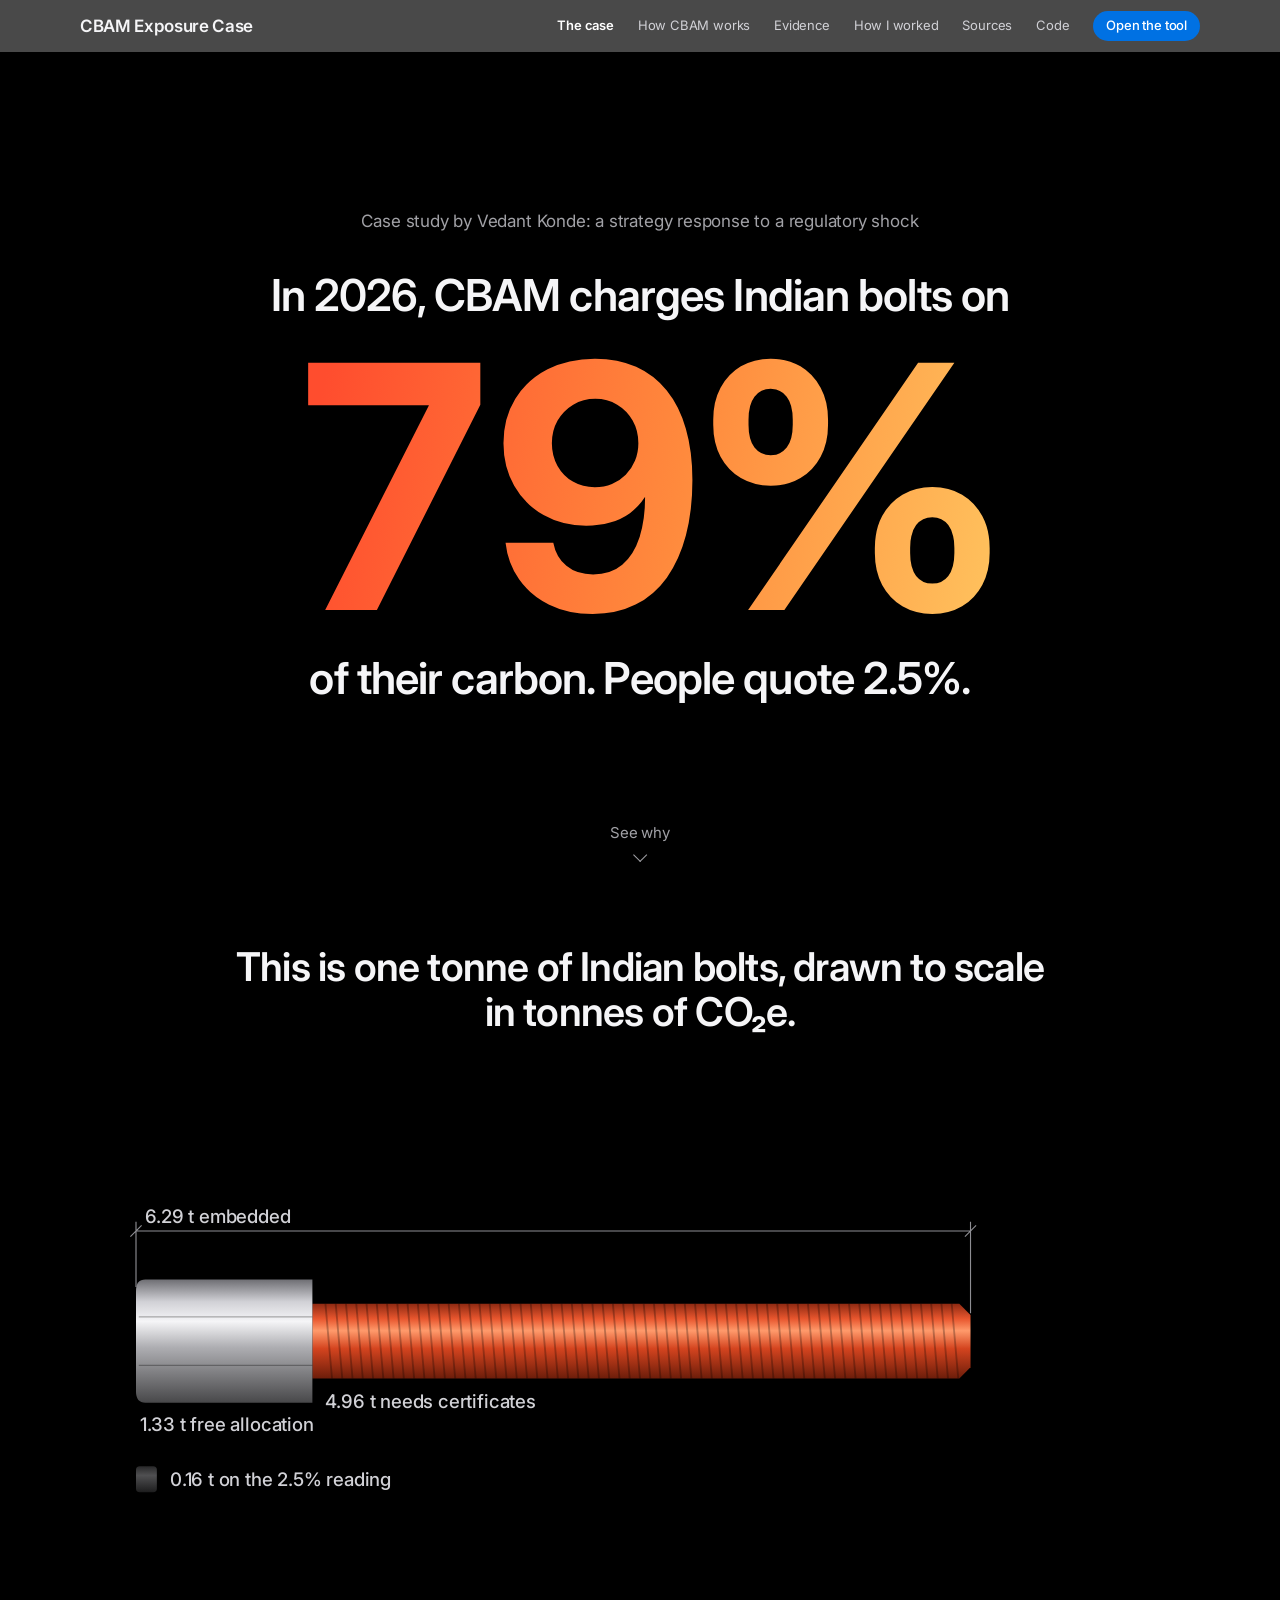
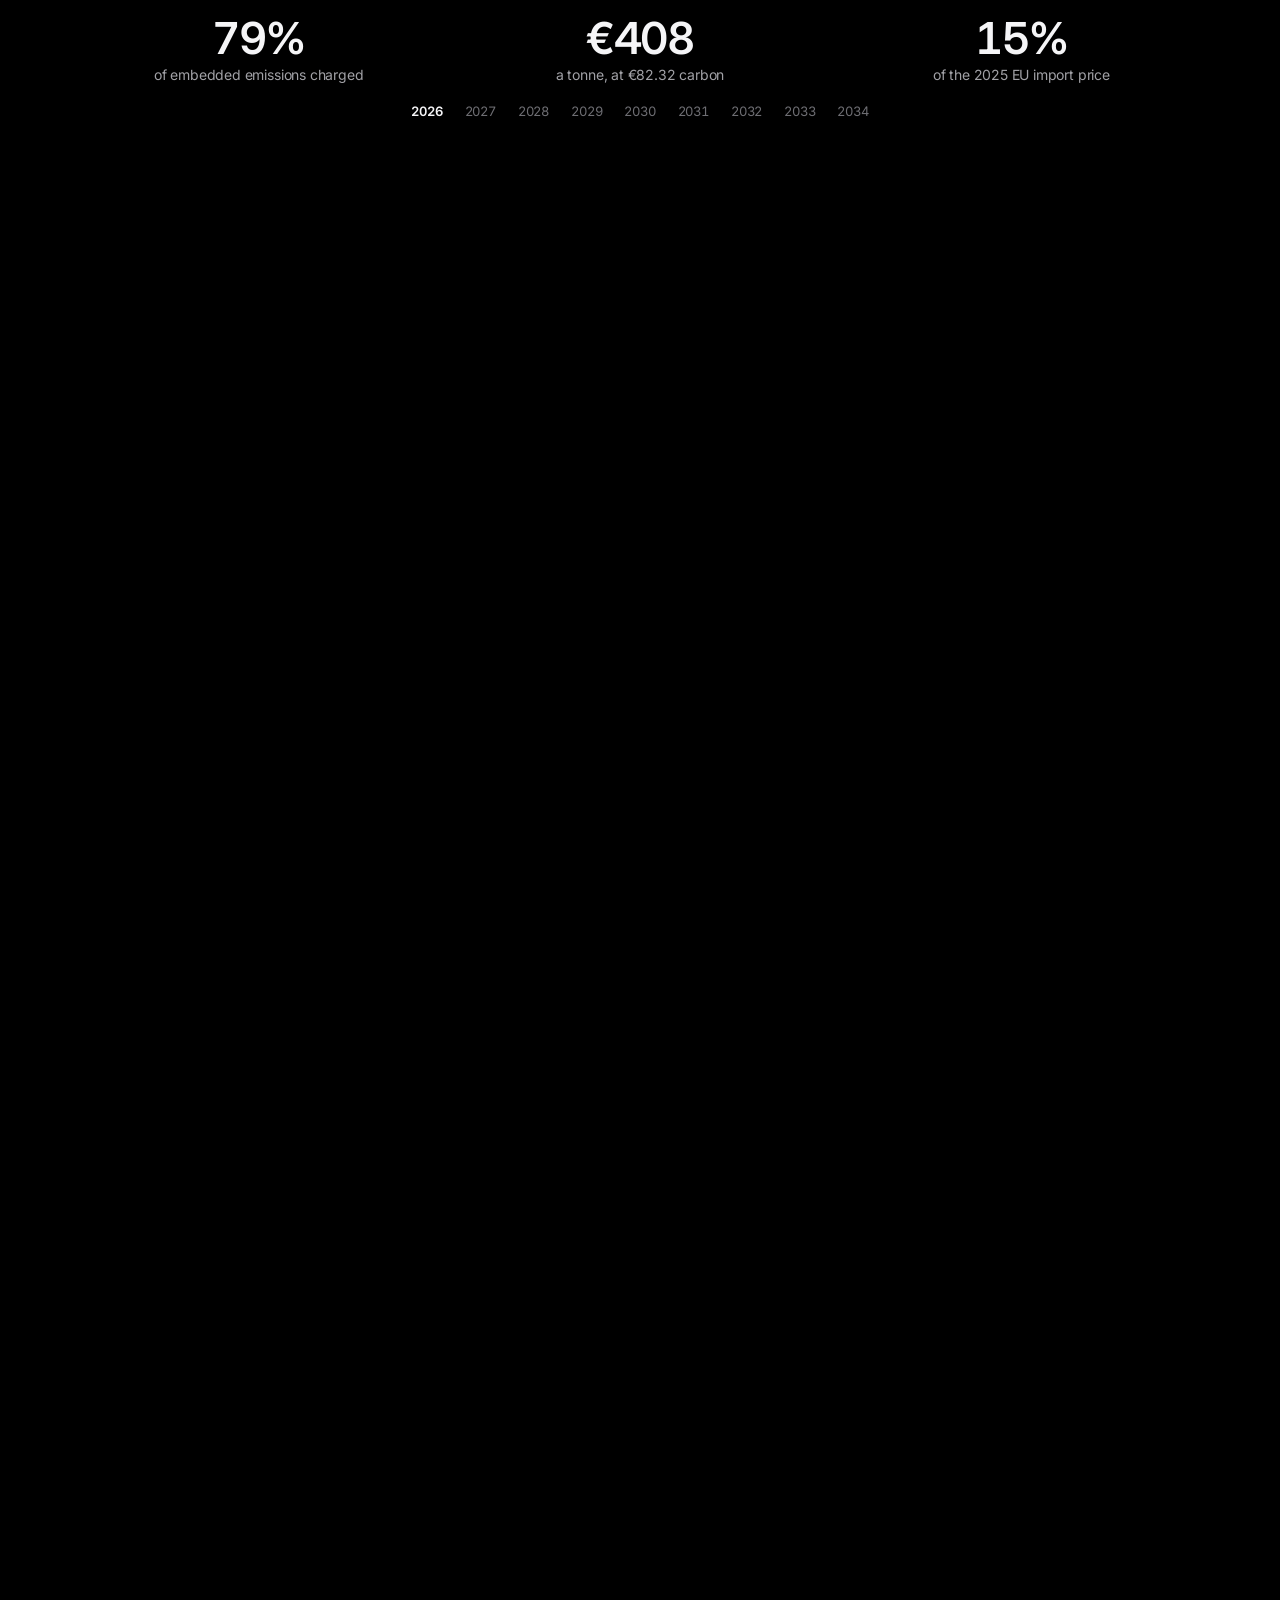
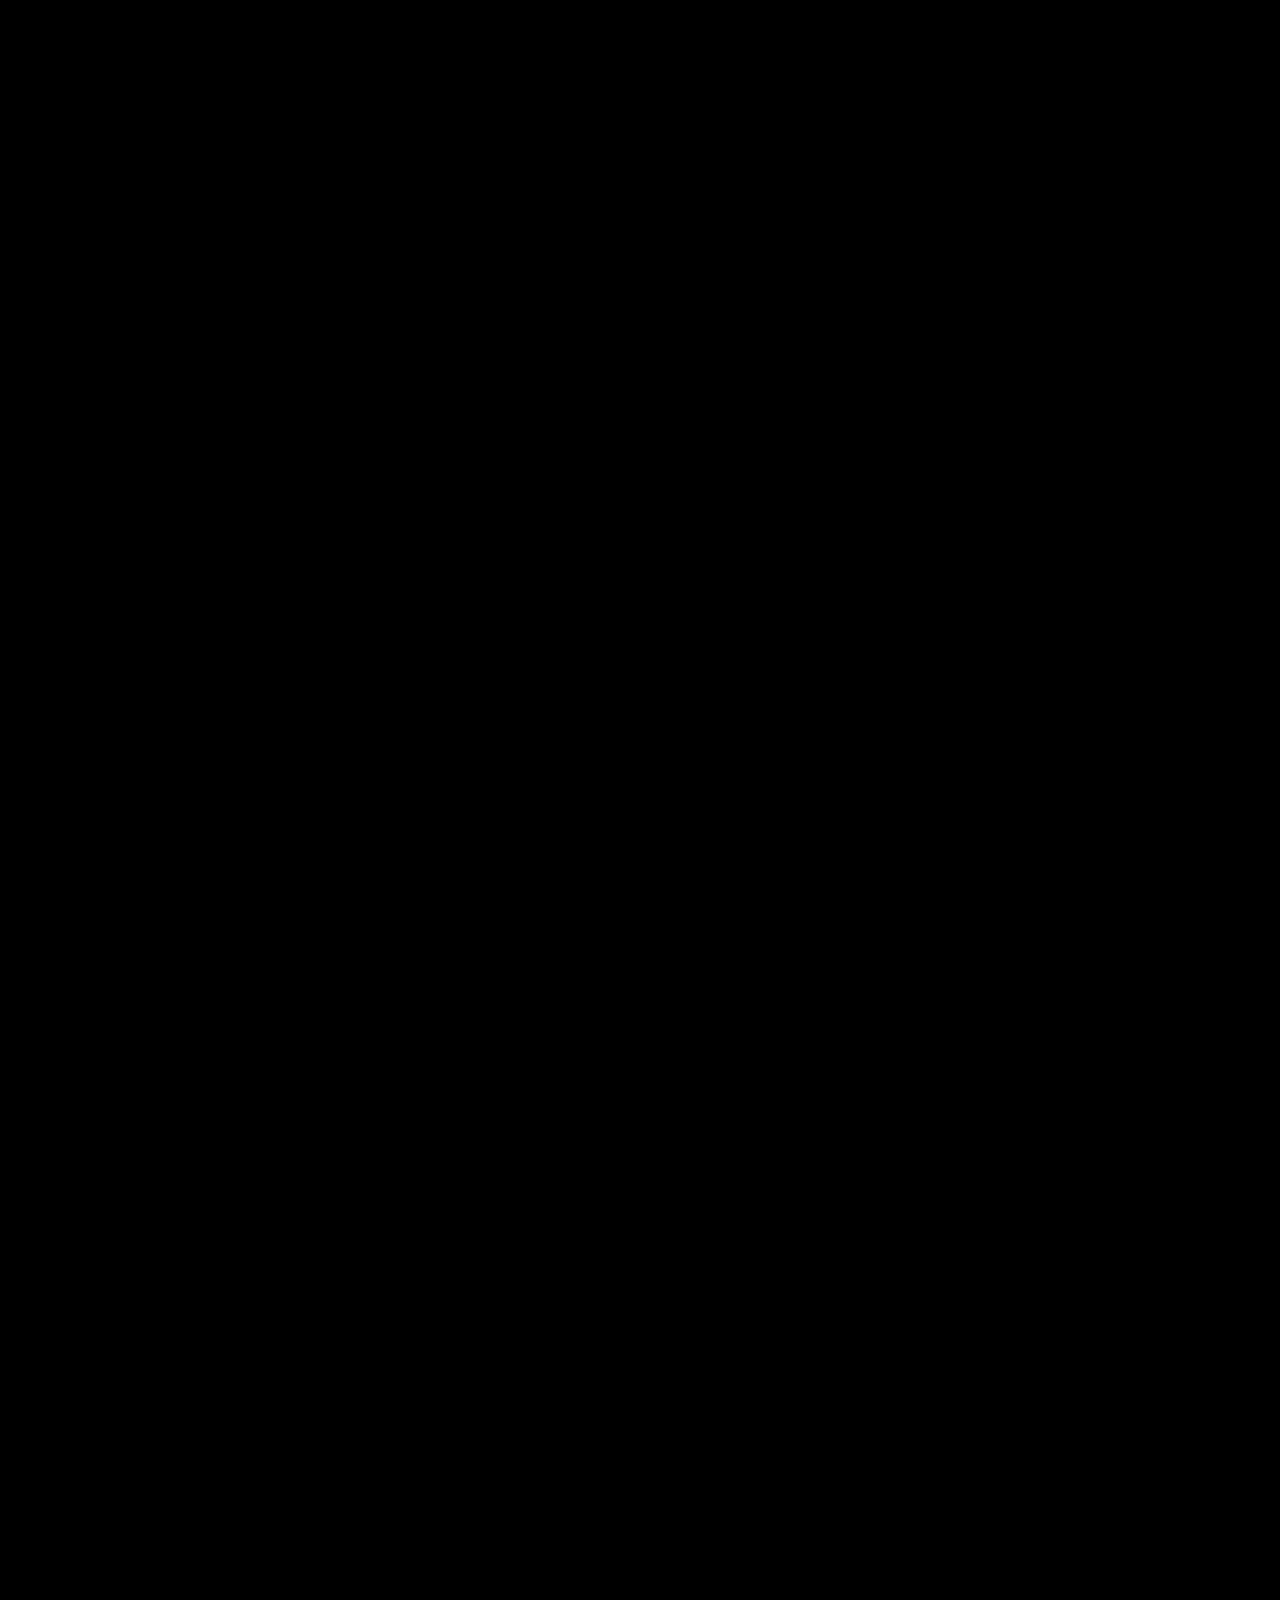
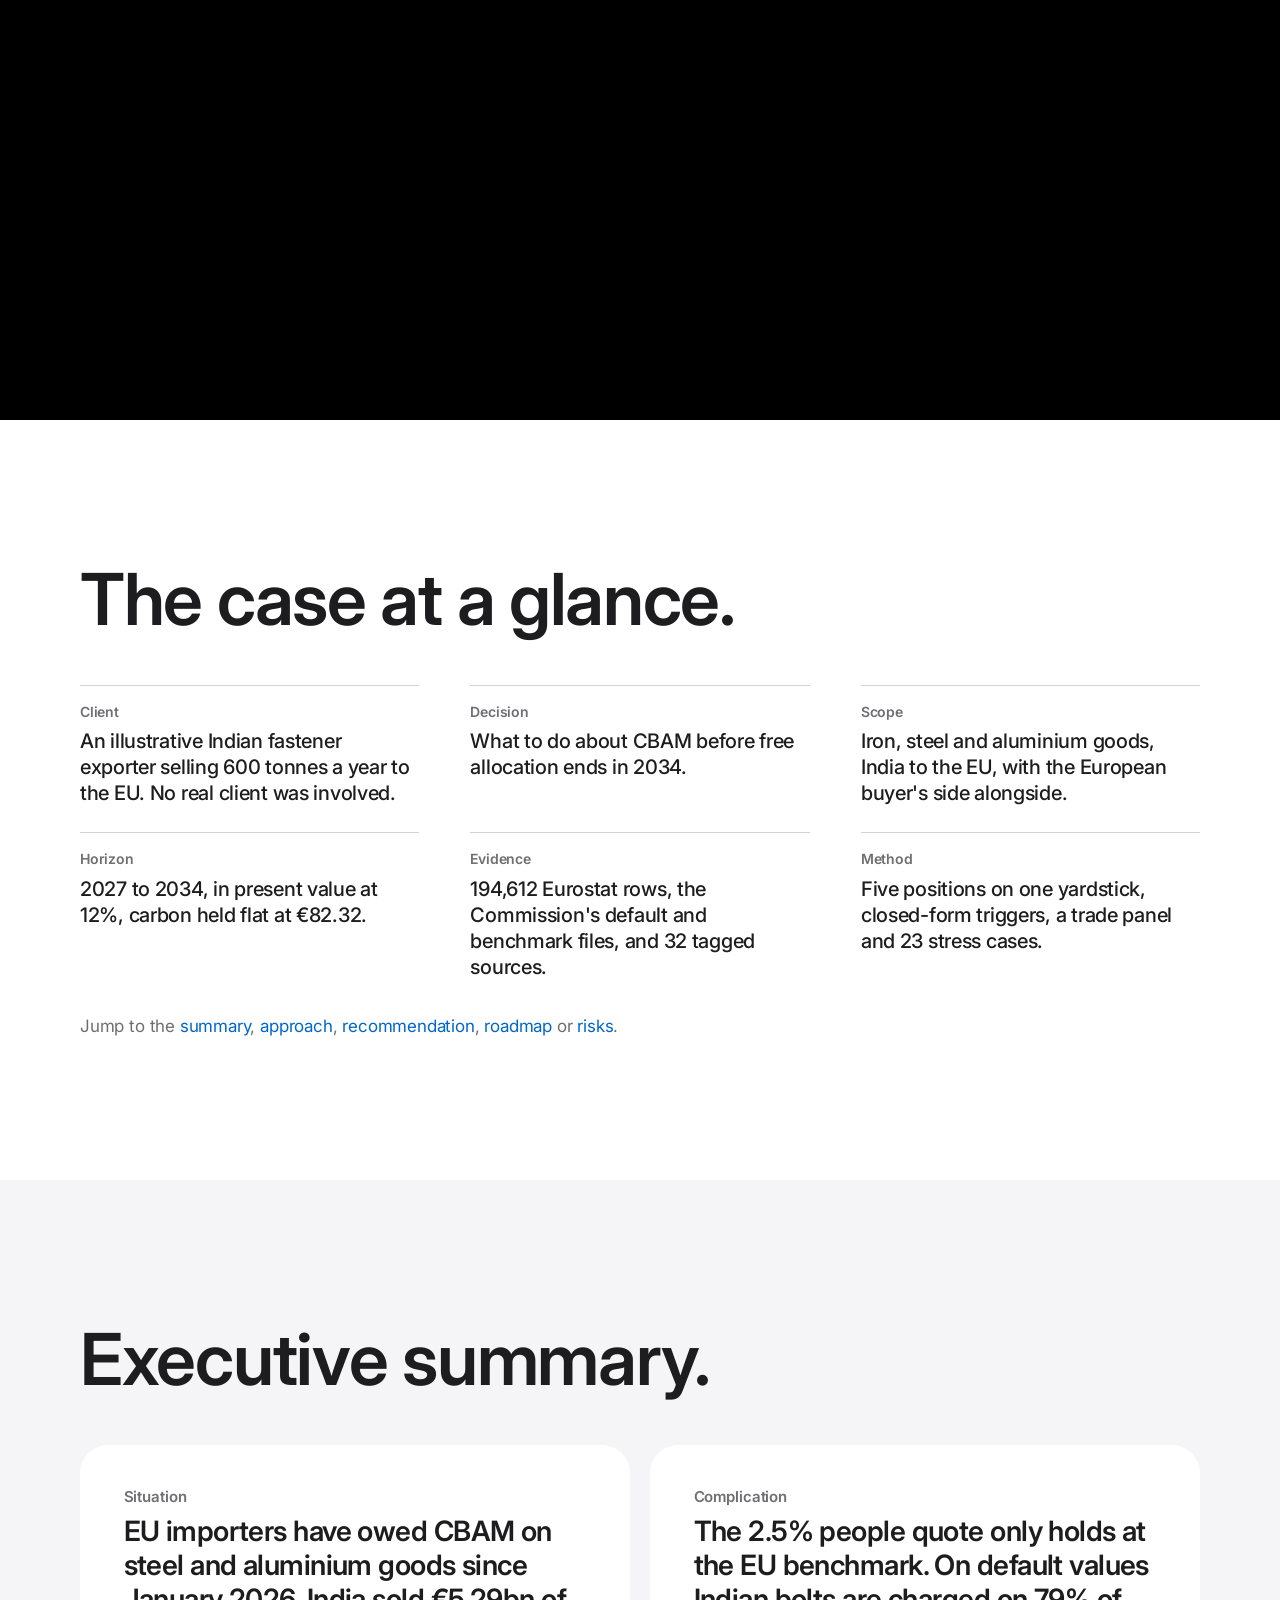
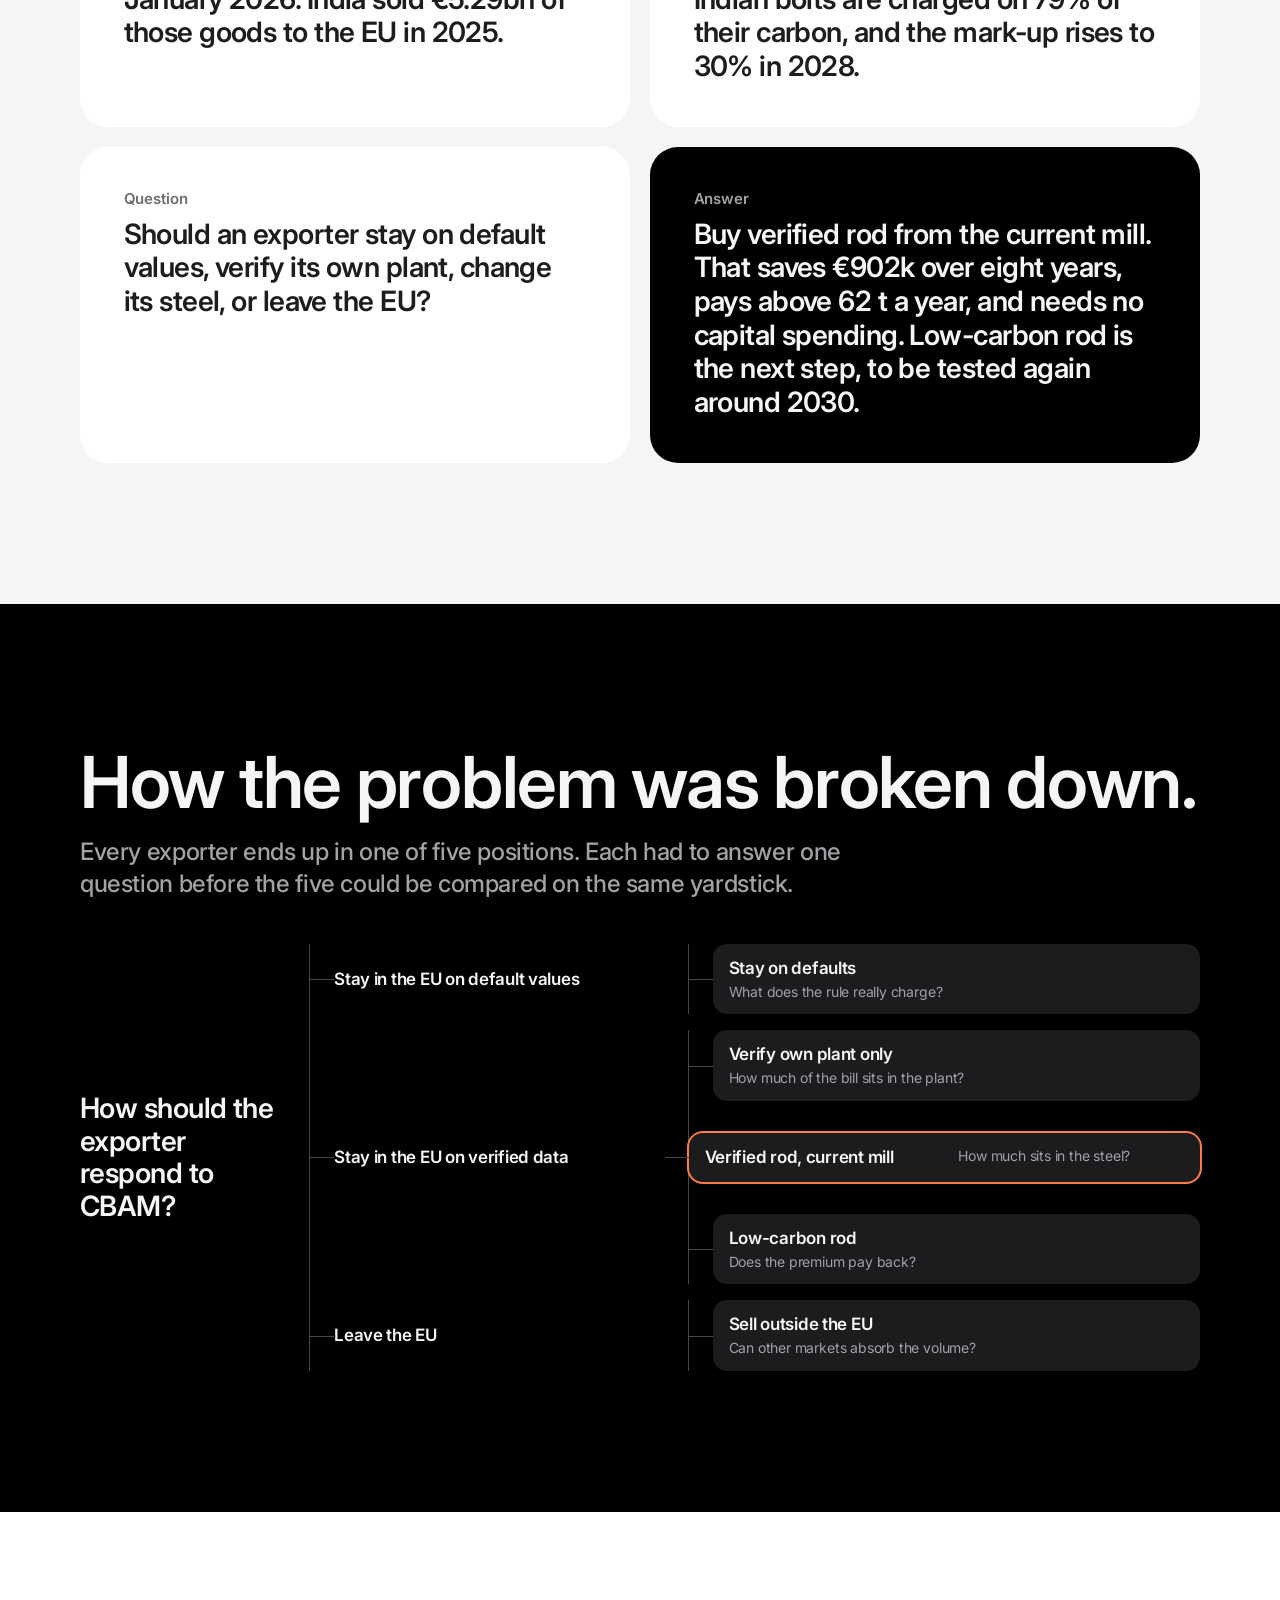
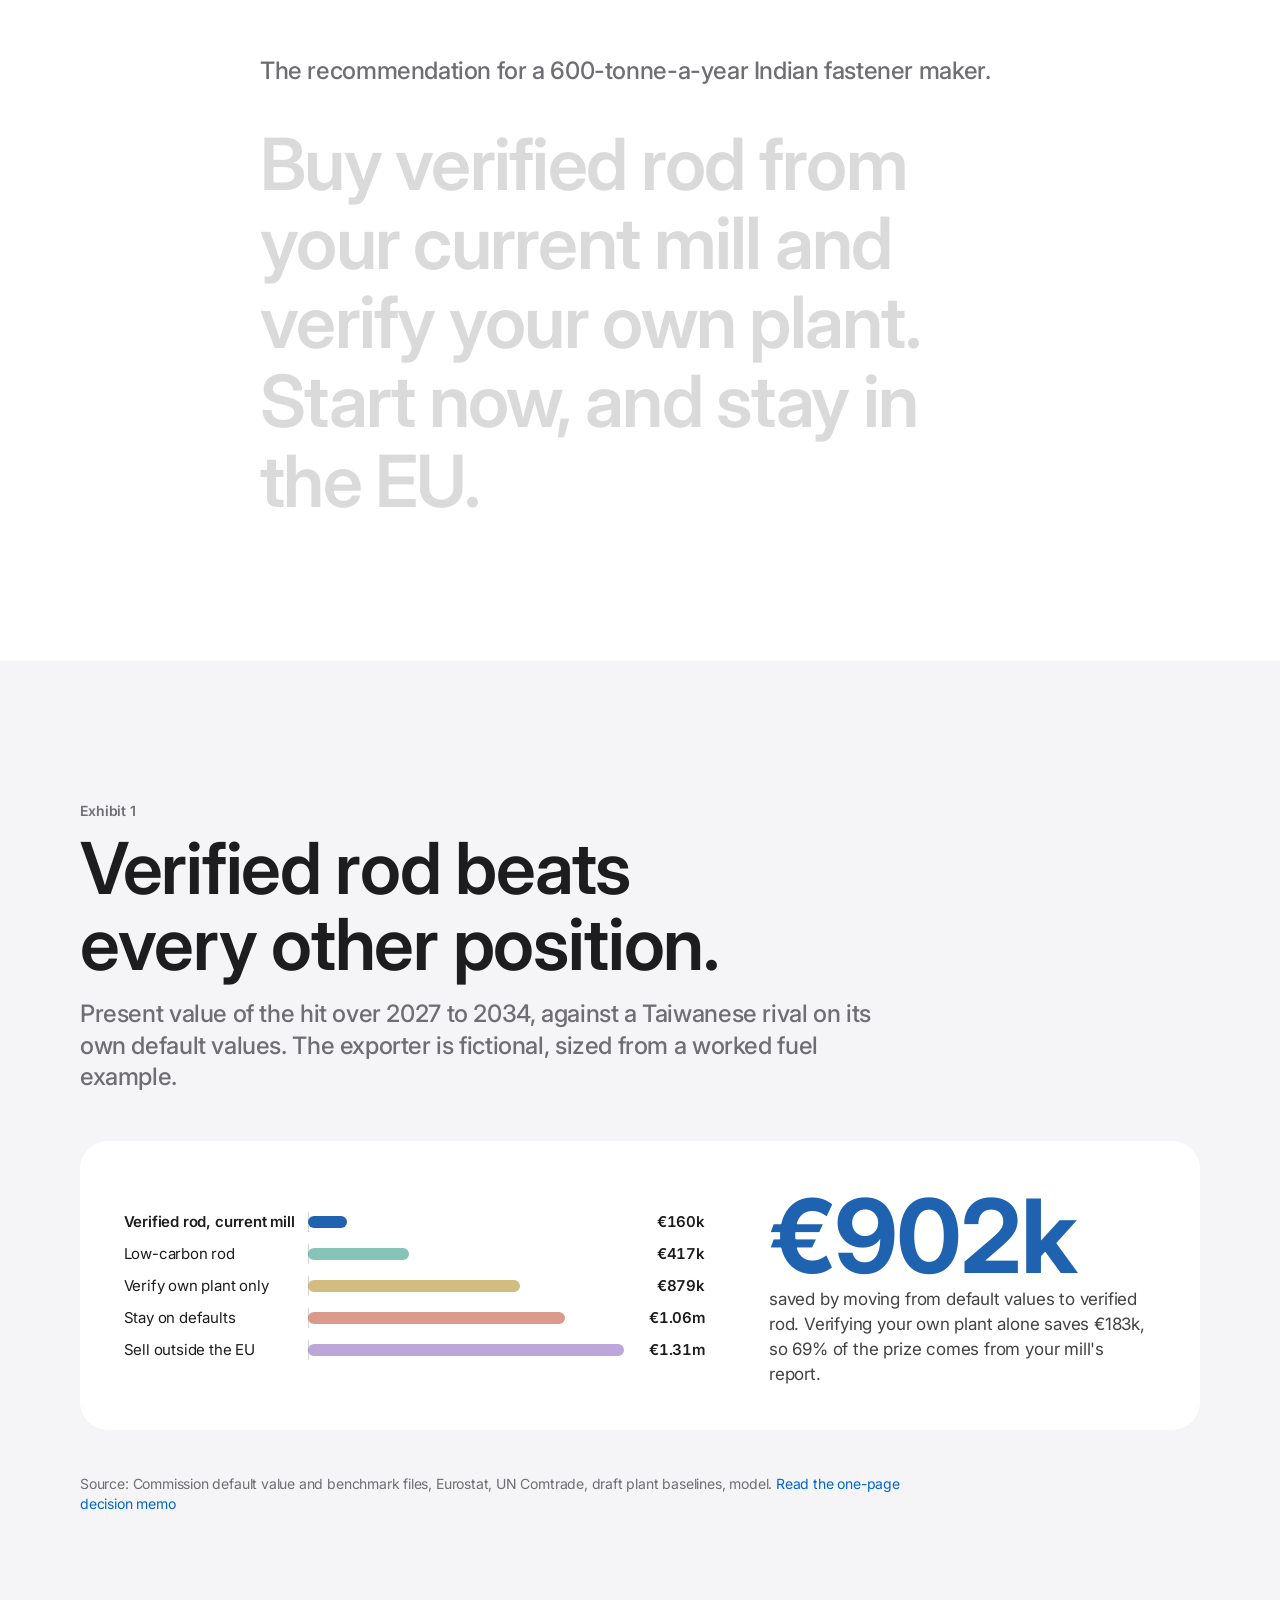
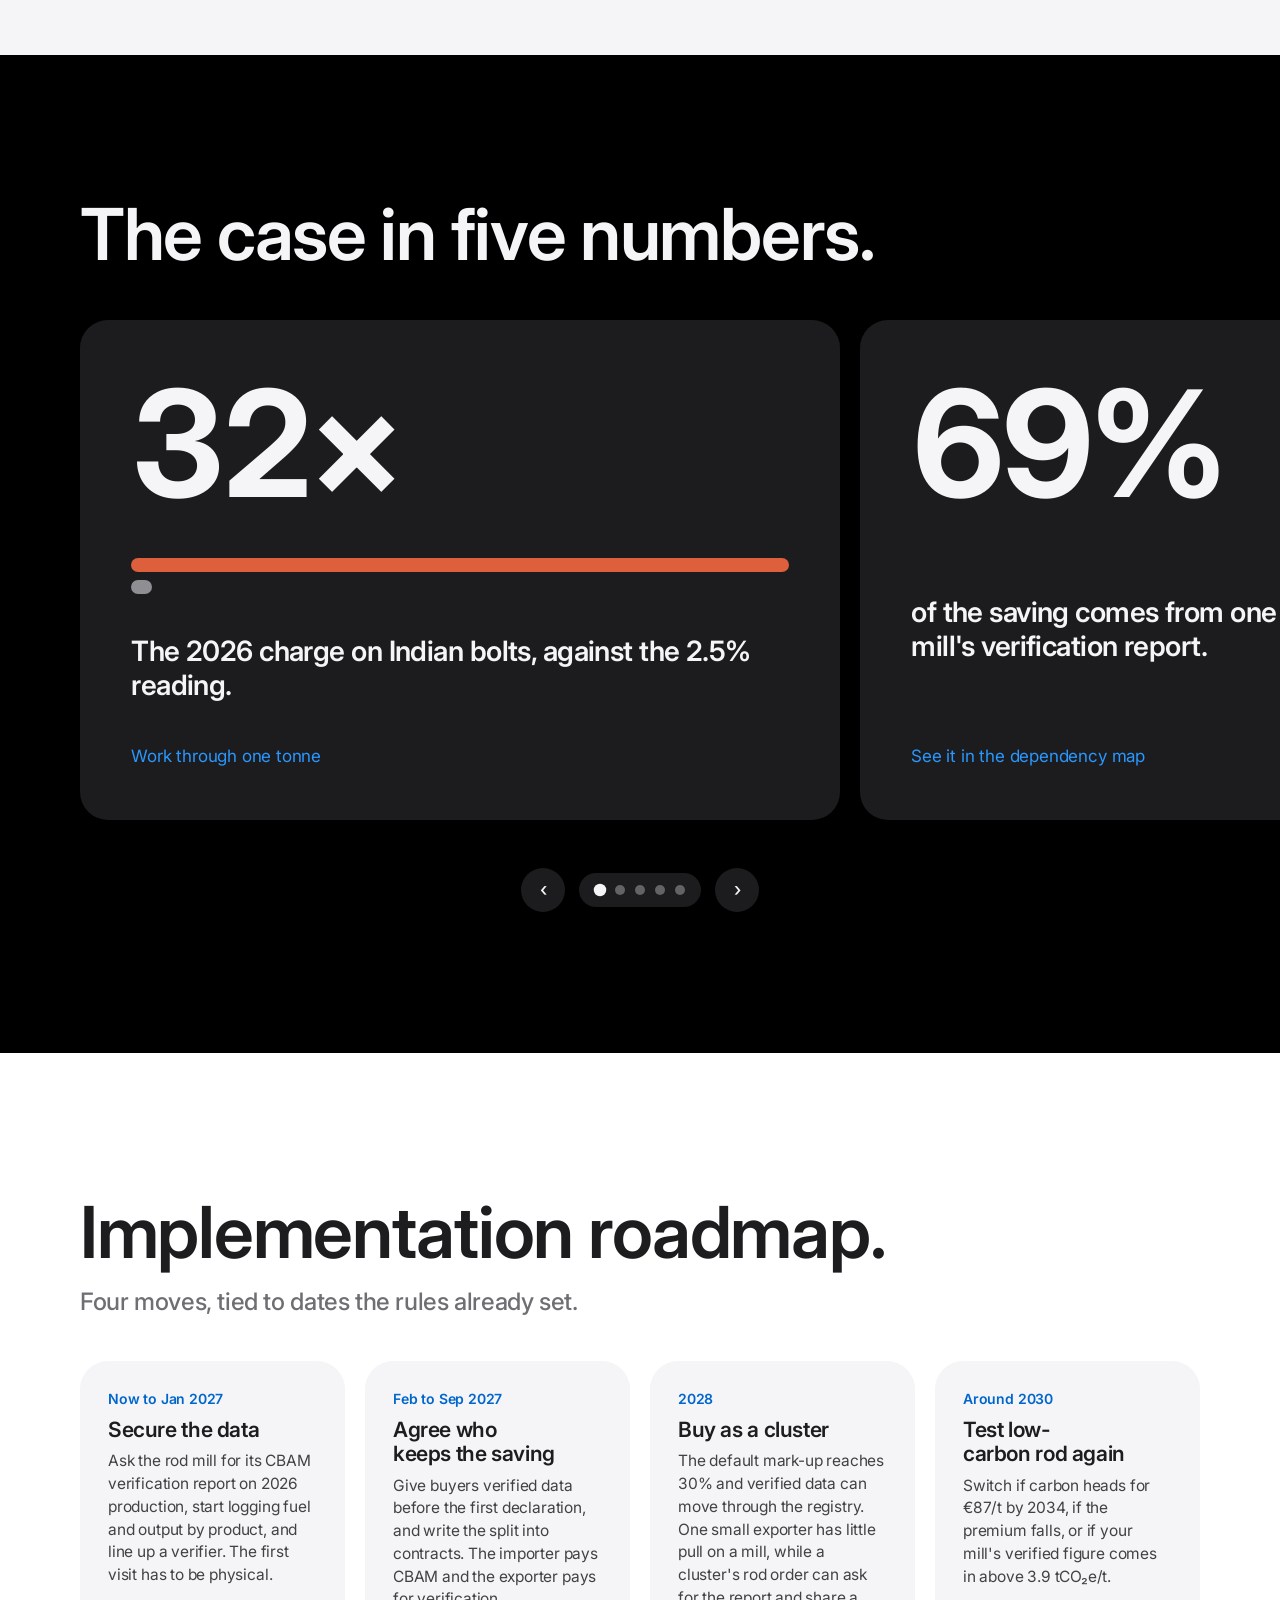
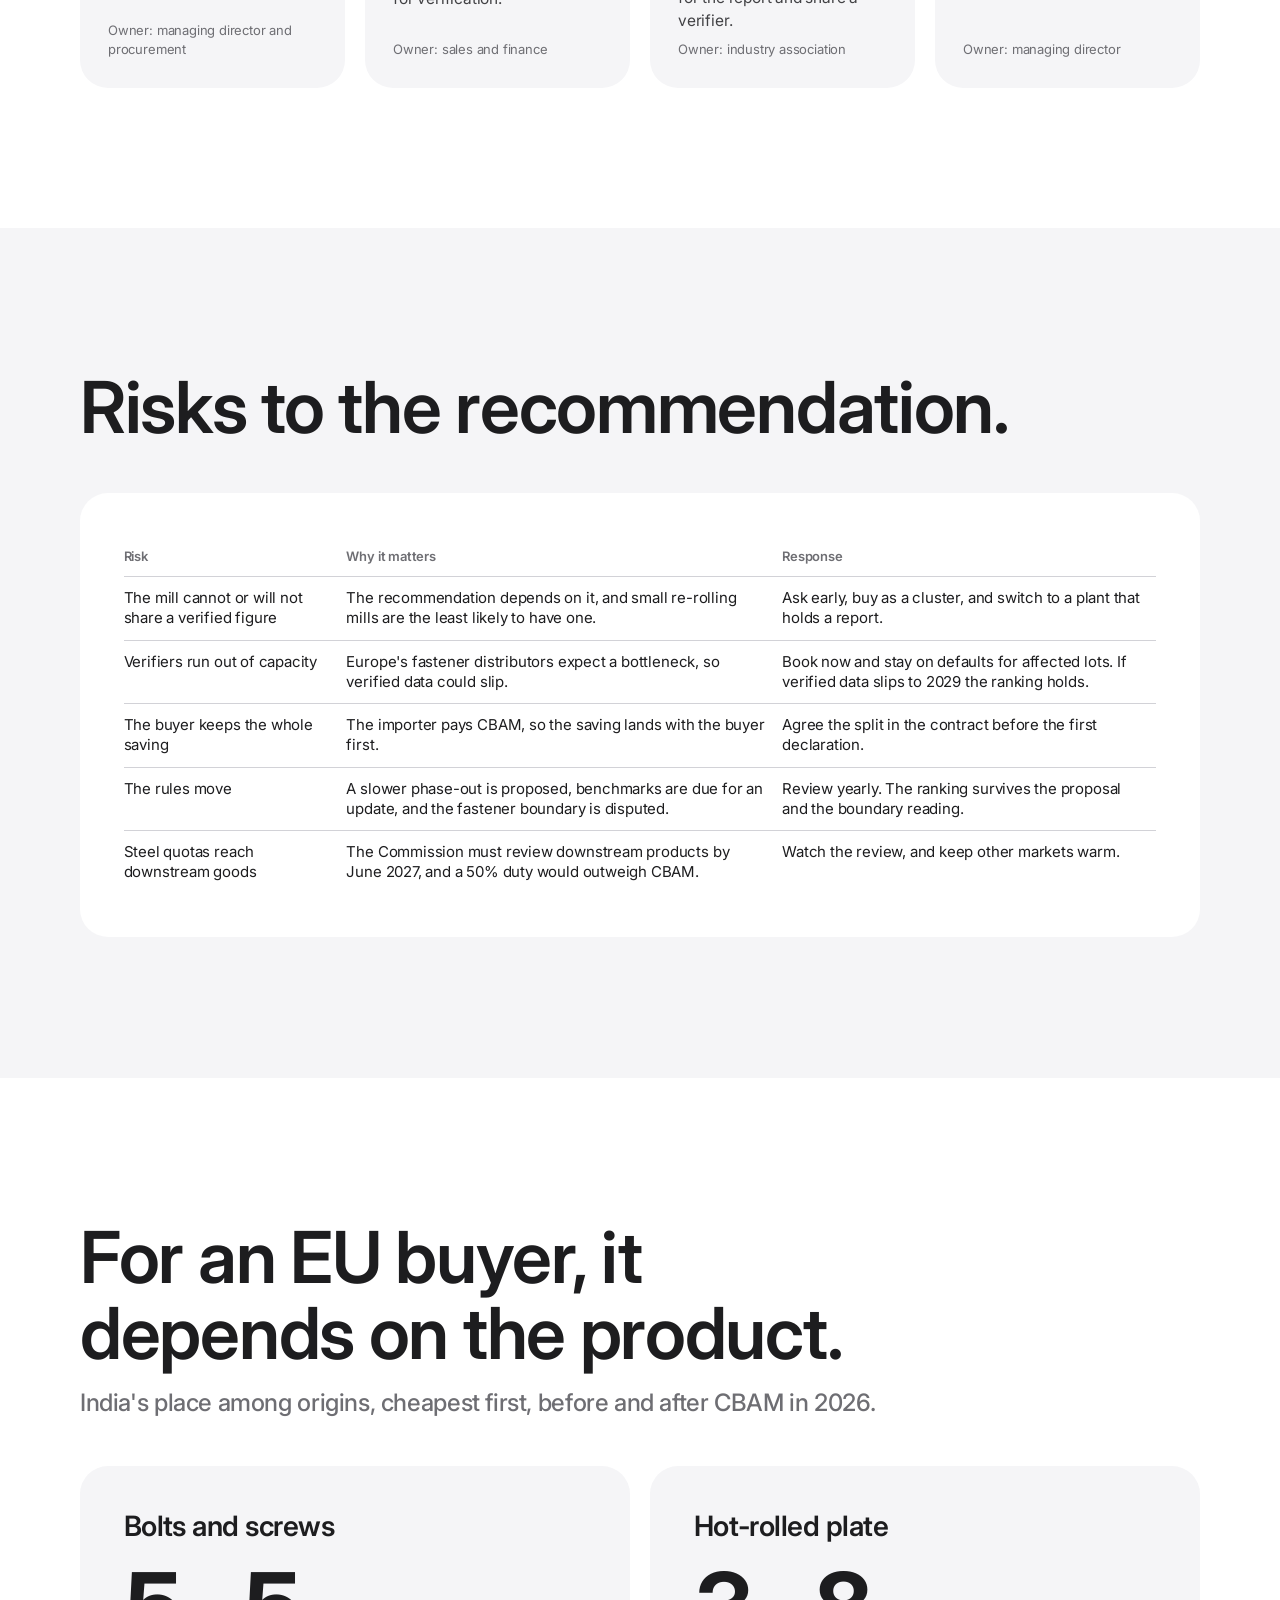
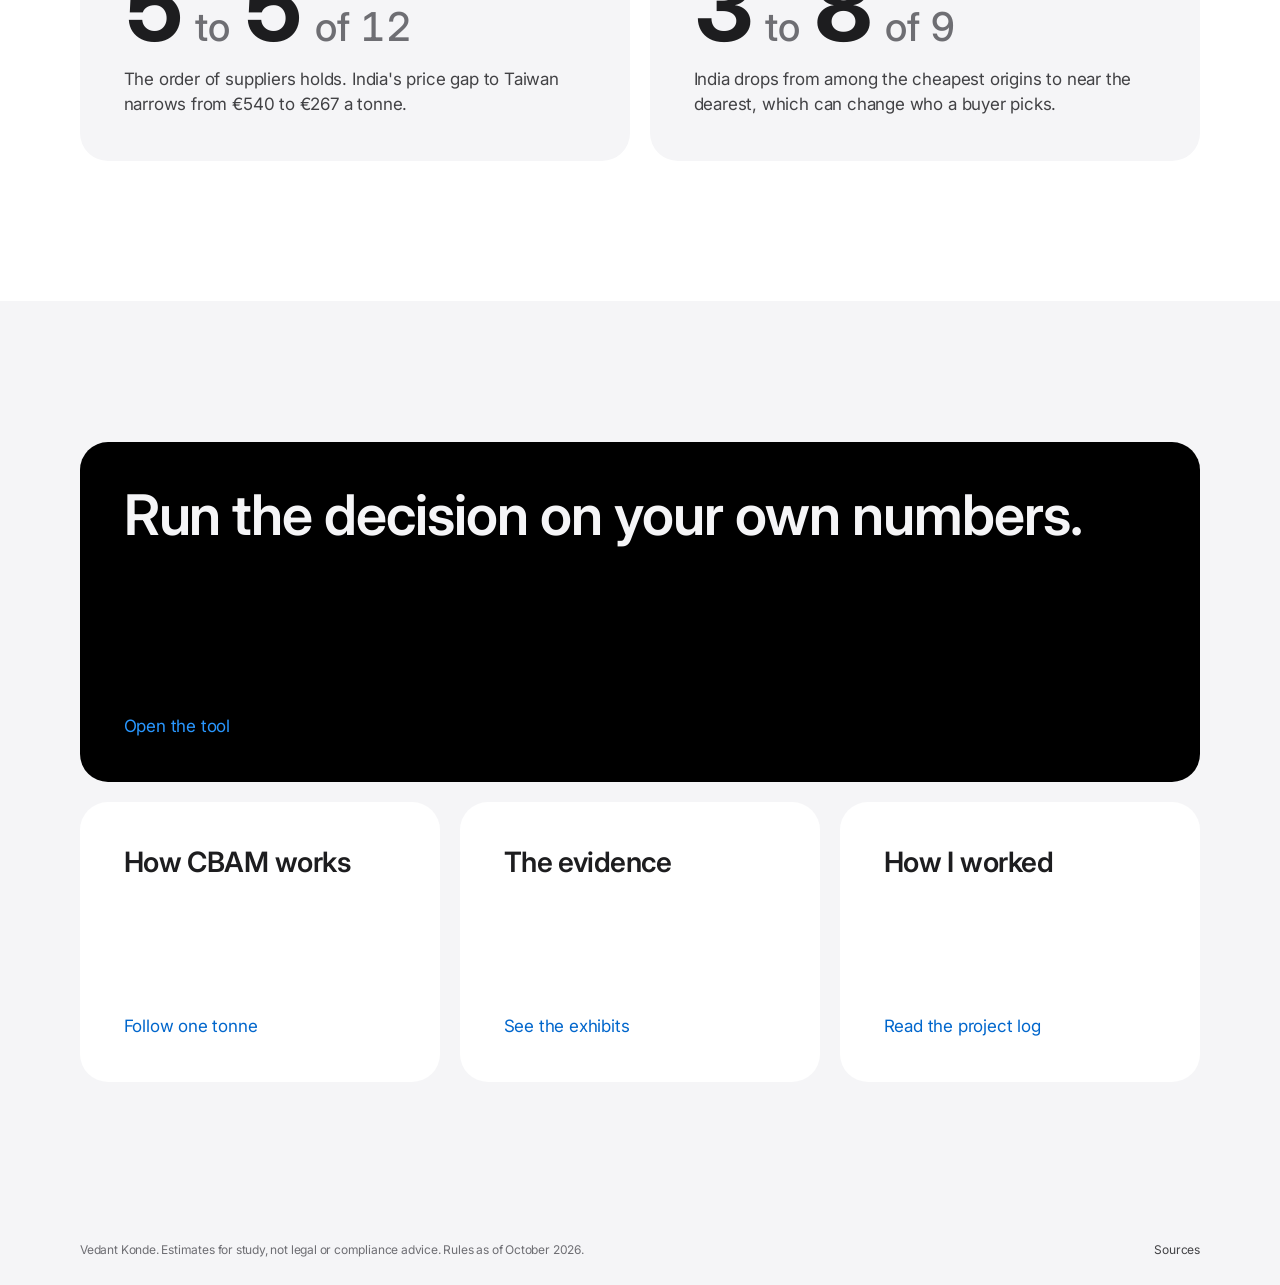
==== site/index.html @ 1410bd66 "Case-study structure: brief, executive summary, issue tree, roadmap, risks, numbered exhibits" ====
<!doctype html>
<html lang="en">
<head>
<meta charset="utf-8">
<meta name="viewport" content="width=device-width, initial-scale=1">
<title>CBAM Exposure Case</title>
<meta name="description" content="What an Indian steel exporter should do about the EU carbon border charge before 2034, with a working decision tool built on official EU data.">
<meta name="theme-color" content="#000000">
<script>document.documentElement.classList.add("js")</script>
<link rel="preconnect" href="https://fonts.googleapis.com">
<link rel="preconnect" href="https://fonts.gstatic.com" crossorigin>
<link href="https://fonts.googleapis.com/css2?family=Inter:wght@400;500;600;700&display=swap" rel="stylesheet">
<link rel="stylesheet" href="styles.css?v=11">
</head>
<body data-page="case">
<a class="skip" href="#answer">Skip to the answer</a>
<header class="nav">
  <div class="nav-in">
    <a class="brand" href="index.html">CBAM Exposure Case</a>
    <button class="menu-btn" id="menu" type="button" aria-expanded="false" aria-controls="links">Menu</button>
    <nav id="links" aria-label="Pages">
      <a href="index.html" aria-current="page">The case</a>
      <a href="learn.html">How CBAM works</a>
      <a href="evidence.html">Evidence</a>
      <a href="method.html">How I worked</a>
      <a href="sources.html">Sources</a>
      <a href="https://github.com/Vedantk910/cbam-exposure-case">Code</a>
      <a class="pill" href="tool.html">Open the tool</a>
    </nav>
  </div>
</header>

<main>
<p class="status" id="status" role="status">Loading the figures.</p>

<section class="hero dark" id="hero">
  <p class="by">Case study by Vedant Konde: a strategy response to a regulatory shock</p>
  <h1><span class="lead">In 2026, CBAM charges Indian bolts on</span> <span class="big" id="heroNum" data-v="payable"></span> <span class="tail">of their carbon. People quote 2.5%.</span></h1>
  <a class="down" href="#story">See why</a>
</section>

<section class="story dark" id="story" aria-label="One tonne of Indian bolts, drawn to scale, from 2026 to 2034">
  <div class="stage">
    <div class="caps wrap" id="caps">
      <p class="cap on">This is one tonne of Indian bolts, drawn to scale in tonnes of CO₂e.</p>
      <p class="cap">The steel head is free allocation, a fixed amount set by the EU benchmark.</p>
      <p class="cap">The red shank sits above the benchmark, so it is charged in full from the first day.</p>
      <p class="cap">The small block is the 2.5% reading. It only holds for a good sitting at the benchmark.</p>
      <p class="cap">Free allocation runs out by 2034. The head goes, the mark-up climbs, and the two readings meet.</p>
    </div>
    <div class="boltbox wrap"><svg id="boltSvg" viewBox="0 0 1200 330" role="img" aria-label="Scale drawing of one tonne of bolts in carbon terms"></svg></div>
    <div class="readout wrap" id="boltRead"></div>
    <div class="years wrap" id="years" aria-hidden="true"></div>
    <div class="scrub wrap ctl"><label for="yearRange">Import year <output id="yearOut">2026</output></label><input id="yearRange" type="range" min="0" max="8" step="1" value="0"></div>
  </div>
</section>

<section class="chapter" id="brief">
  <div class="wrap">
    <h2 class="reveal">The case at a glance.</h2>
    <dl class="brief reveal">
      <div><dt>Client</dt><dd>An illustrative Indian fastener exporter selling 600 tonnes a year to the EU. No real client was involved.</dd></div>
      <div><dt>Decision</dt><dd>What to do about CBAM before free allocation ends in 2034.</dd></div>
      <div><dt>Scope</dt><dd>Iron, steel and aluminium goods, India to the EU, with the European buyer's side alongside.</dd></div>
      <div><dt>Horizon</dt><dd>2027 to 2034, in present value at 12%, carbon held flat at <span data-v="priceBase"></span>.</dd></div>
      <div><dt>Evidence</dt><dd><span data-v="wRows"></span> Eurostat rows, the Commission's default and benchmark files, and <span data-v="wSources"></span> tagged sources.</dd></div>
      <div><dt>Method</dt><dd>Five positions on one yardstick, closed-form triggers, a trade panel and <span data-v="stressN"></span> stress cases.</dd></div>
    </dl>
    <p class="toc reveal">Jump to the <a href="#summary">summary</a>, <a href="#approach">approach</a>, <a href="#answer">recommendation</a>, <a href="#roadmap">roadmap</a> or <a href="#risks">risks</a>.</p>
  </div>
</section>

<section class="chapter alt" id="summary">
  <div class="wrap">
    <h2 class="reveal">Executive summary.</h2>
    <div class="scqa">
      <div class="card reveal"><h3>Situation</h3><p>EU importers have owed CBAM on steel and aluminium goods since January 2026. India sold <span data-v="scopeValue"></span> of those goods to the EU in 2025.</p></div>
      <div class="card reveal" style="--d:1"><h3>Complication</h3><p>The 2.5% people quote only holds at the EU benchmark. On default values Indian bolts are charged on <span data-v="payable"></span> of their carbon, and the mark-up rises to 30% in 2028.</p></div>
      <div class="card reveal"><h3>Question</h3><p>Should an exporter stay on default values, verify its own plant, change its steel, or leave the EU?</p></div>
      <div class="card reveal lead-card" style="--d:1"><h3>Answer</h3><p>Buy verified rod from the current mill. That saves <span data-v="saveMill"></span> over eight years, pays above <span data-v="flipTU"></span> a year, and needs no capital spending. Low-carbon rod is the next step, to be tested again around 2030.</p></div>
    </div>
  </div>
</section>

<section class="chapter dark" id="approach">
  <div class="wrap">
    <h2 class="reveal">How the problem was broken down.</h2>
    <p class="intro reveal">Every exporter ends up in one of five positions. Each had to answer one question before the five could be compared on the same yardstick.</p>
    <div class="tree gap reveal">
      <div class="t-root">How should the exporter respond to CBAM?</div>
      <div class="t-branches">
        <div class="t-branch">
          <div class="t-node">Stay in the EU on default values</div>
          <div class="t-leaves"><div class="t-leaf"><b>Stay on defaults</b><span>What does the rule really charge?</span></div></div>
        </div>
        <div class="t-branch">
          <div class="t-node">Stay in the EU on verified data</div>
          <div class="t-leaves">
            <div class="t-leaf"><b>Verify own plant only</b><span>How much of the bill sits in the plant?</span></div>
            <div class="t-leaf pick"><b>Verified rod, current mill</b><span>How much sits in the steel?</span></div>
            <div class="t-leaf"><b>Low-carbon rod</b><span>Does the premium pay back?</span></div>
          </div>
        </div>
        <div class="t-branch">
          <div class="t-node">Leave the EU</div>
          <div class="t-leaves"><div class="t-leaf"><b>Sell outside the EU</b><span>Can other markets absorb the volume?</span></div></div>
        </div>
      </div>
    </div>
  </div>
</section>

<section class="chapter" id="answer">
  <div class="wrap narrow">
    <p class="ask reveal">The recommendation for a 600-tonne-a-year Indian fastener maker.</p>
    <p class="statement" id="statement">Buy verified rod from your current mill and verify your own plant. Start now, and stay in the EU.</p>
  </div>
</section>

<section class="chapter alt">
  <div class="wrap">
    <p class="tag reveal">Exhibit 1</p>
    <h2 class="reveal">Verified rod beats every other position.</h2>
    <p class="intro reveal">Present value of the hit over 2027 to 2034, against a Taiwanese rival on its own default values. The exporter is fictional, sized from a worked fuel example.</p>
    <div class="card rank reveal">
      <div id="answerBars" class="hbars grow"></div>
      <div>
        <p class="bignum count" data-v="saveMill"></p>
        <p class="body">saved by moving from default values to verified rod. Verifying your own plant alone saves <span data-v="saveVerify"></span>, so <span data-v="rodShare"></span> of the prize comes from your mill's report.</p>
      </div>
    </div>
    <p class="note gap">Source: Commission default value and benchmark files, Eurostat, UN Comtrade, draft plant baselines, model. <a href="https://github.com/Vedantk910/cbam-exposure-case/blob/main/report/decision_page.md">Read the one-page decision memo</a></p>
  </div>
</section>

<section class="chapter dark" style="padding-left:0;padding-right:0">
  <div class="wrap"><h2 class="reveal">The case in five numbers.</h2></div>
  <div class="rail" id="rail" tabindex="0" role="region" aria-label="Key numbers">
    <article class="slide">
      <div class="stat count" data-v="ratioX"></div>
      <div class="viz" aria-hidden="true"><i style="background:var(--stay)"></i><i id="vizStub" style="background:var(--steel);width:3%"></i></div>
      <div><p>The 2026 charge on Indian bolts, against the 2.5% reading.</p></div>
      <a href="learn.html">Work through one tonne</a>
    </article>
    <article class="slide">
      <div class="stat count" data-v="rodShare"></div>
      <div><p>of the saving comes from one document: your rod mill's verification report.</p></div>
      <a href="tool.html">See it in the dependency map</a>
    </article>
    <article class="slide">
      <div class="stat count" data-v="flipTU"></div>
      <div><p>a year of EU sales is enough for verified rod to pay for itself.</p></div>
      <a href="tool.html">Try your own volume</a>
    </article>
    <article class="slide">
      <div class="stat count" data-v="millFlip"></div>
      <div><p>tCO₂e a tonne is where a mill loses to low-carbon rod. All ten plants in India's draft schedule sit below it.</p></div>
      <a href="evidence.html#mills">See the ten plants</a>
    </article>
    <article class="slide">
      <div class="stat">7 of 8</div>
      <div><p>worked examples from Europe's fastener distributors match this model to within 5 cents.</p></div>
      <a href="evidence.html#checks">See the comparison</a>
    </article>
  </div>
  <div class="rail-ctl">
    <button class="round" id="railPrev" type="button" aria-label="Previous number">‹</button>
    <div class="dots" id="railDots" role="group" aria-label="Choose a number"></div>
    <button class="round" id="railNext" type="button" aria-label="Next number">›</button>
  </div>
</section>

<section class="chapter" id="roadmap">
  <div class="wrap">
    <h2 class="reveal">Implementation roadmap.</h2>
    <p class="intro reveal">Four moves, tied to dates the rules already set.</p>
    <ol class="road gap">
      <li class="reveal"><time>Now to Jan 2027</time><h3>Secure the data</h3><p>Ask the rod mill for its CBAM verification report on 2026 production, start logging fuel and output by product, and line up a verifier. The first visit has to be physical.</p><small>Owner: managing director and procurement</small></li>
      <li class="reveal" style="--d:1"><time>Feb to Sep 2027</time><h3>Agree who keeps the saving</h3><p>Give buyers verified data before the first declaration, and write the split into contracts. The importer pays CBAM and the exporter pays for verification.</p><small>Owner: sales and finance</small></li>
      <li class="reveal" style="--d:2"><time>2028</time><h3>Buy as a cluster</h3><p>The default mark-up reaches 30% and verified data can move through the registry. One small exporter has little pull on a mill, while a cluster's rod order can ask for the report and share a verifier.</p><small>Owner: industry association</small></li>
      <li class="reveal" style="--d:3"><time>Around 2030</time><h3>Test low-carbon rod again</h3><p>Switch if carbon heads for <span data-v="pStar"></span>/t by 2034, if the premium falls, or if your mill's verified figure comes in above <span data-v="millFlip"></span> tCO₂e/t.</p><small>Owner: managing director</small></li>
    </ol>
  </div>
</section>

<section class="chapter alt" id="risks">
  <div class="wrap">
    <h2 class="reveal">Risks to the recommendation.</h2>
    <div class="card scrollx reveal" tabindex="0" role="region" aria-label="Risks"><table class="plain">
      <thead><tr><th>Risk</th><th>Why it matters</th><th>Response</th></tr></thead>
      <tbody>
        <tr><td>The mill cannot or will not share a verified figure</td><td>The recommendation depends on it, and small re-rolling mills are the least likely to have one.</td><td>Ask early, buy as a cluster, and switch to a plant that holds a report.</td></tr>
        <tr><td>Verifiers run out of capacity</td><td>Europe's fastener distributors expect a bottleneck, so verified data could slip.</td><td>Book now and stay on defaults for affected lots. If verified data slips to 2029 the ranking holds.</td></tr>
        <tr><td>The buyer keeps the whole saving</td><td>The importer pays CBAM, so the saving lands with the buyer first.</td><td>Agree the split in the contract before the first declaration.</td></tr>
        <tr><td>The rules move</td><td>A slower phase-out is proposed, benchmarks are due for an update, and the fastener boundary is disputed.</td><td>Review yearly. The ranking survives the proposal and the boundary reading.</td></tr>
        <tr><td>Steel quotas reach downstream goods</td><td>The Commission must review downstream products by June 2027, and a 50% duty would outweigh CBAM.</td><td>Watch the review, and keep other markets warm.</td></tr>
      </tbody>
    </table></div>
  </div>
</section>

<section class="chapter">
  <div class="wrap">
    <h2 class="reveal">For an EU buyer, it depends on the product.</h2>
    <p class="intro reveal">India's place among origins, cheapest first, before and after CBAM in 2026.</p>
    <div class="pair">
      <div class="card reveal">
        <h3>Bolts and screws</h3>
        <p class="shift"><span data-v="boltBefore"></span><small>to</small><span data-v="boltAfter"></span><small>of <span data-v="boltOf"></span></small></p>
        <p class="body">The order of suppliers holds. India's price gap to Taiwan narrows from <span data-v="twBefore"></span> to <span data-v="twAfter"></span> a tonne.</p>
      </div>
      <div class="card reveal" style="--d:1">
        <h3>Hot-rolled plate</h3>
        <p class="shift"><span data-v="plateBefore"></span><small>to</small><span data-v="plateAfter"></span><small>of <span data-v="plateOf"></span></small></p>
        <p class="body">India drops from among the cheapest origins to near the dearest, which can change who a buyer picks.</p>
      </div>
    </div>
  </div>
</section>

<section class="chapter alt">
  <div class="wrap tiles">
    <a class="tile main reveal" href="tool.html"><h3>Run the decision on your own numbers.</h3><span>Open the tool</span></a>
    <a class="tile reveal" href="learn.html"><h3>How CBAM works</h3><span>Follow one tonne</span></a>
    <a class="tile reveal" style="--d:1" href="evidence.html"><h3>The evidence</h3><span>See the exhibits</span></a>
    <a class="tile reveal" style="--d:2" href="method.html"><h3>How I worked</h3><span>Read the project log</span></a>
  </div>
</section>
</main>

<footer><div class="wrap"><span>Vedant Konde. Estimates for study, not legal or compliance advice. Rules as of October 2026.</span><span><a href="sources.html">Sources</a></span></div></footer>
<div class="tip" id="tip" role="status" hidden></div>
<script src="engine.js?v=11"></script>
<script src="app.js?v=11"></script>
</body>
</html>
---- site/styles.css ----
/* Direction: a product launch page for a piece of analysis. Black and light chapters, one idea per screen,
   a machined bolt as the hero object, and ember kept for the carbon bill. Type scale and card radius follow
   measurements from Apple's Environment page, at the owner's request. */
:root {
  --font: -apple-system, BlinkMacSystemFont, "SF Pro Display", "SF Pro Text", Inter, "Helvetica Neue", Arial, sans-serif;
  --ease: cubic-bezier(.16, 1, .3, 1);
  --gutter: clamp(20px, 5vw, 48px);
  --pad: clamp(72px, 11vw, 144px);
  --bg: #fff; --panel: #f5f5f7; --ink: #1d1d1f; --ink-2: #424245; --ink-3: #6e6e73; --rule: #d2d2d7; --link: #0066cc;
  --steel: #86868b; --stay: #b5381c; --mill: #1f62b0; --verify: #a87b00; --divert: #7a4fb5; --green: #0c8a70;
}
.alt { --bg: #f5f5f7; --panel: #fff; }
.dark {
  --bg: #000; --panel: #1c1c1e; --ink: #f5f5f7; --ink-2: #d1d1d6; --ink-3: #a1a1a6; --rule: #3a3a3c; --link: #2997ff;
  --steel: #8e8e93; --stay: #dd5f3c; --mill: #5393e0; --verify: #bb8d12; --divert: #9a7bda; --green: #2aa88d;
}
@view-transition { navigation: auto; }

* { box-sizing: border-box; }
html { scroll-behavior: smooth; scroll-padding-top: 64px; -webkit-text-size-adjust: 100%; }
body { margin: 0; background: #fff; color: #1d1d1f; font: 400 17px/1.47 var(--font); letter-spacing: -.011em; -webkit-font-smoothing: antialiased; }
a { color: var(--link); text-decoration: none; }
a:hover { text-decoration: underline; text-underline-offset: 3px; }
:focus-visible { outline: 2px solid #0a84ff; outline-offset: 2px; border-radius: 4px; }
.skip { position: absolute; left: -999px; z-index: 30; }
.skip:focus { left: 16px; top: 8px; background: #fff; padding: 8px 12px; border-radius: 8px; }
[hidden] { display: none !important; }
h1, h2, h3, p { margin: 0; }
h1, h2, h3 { font-weight: 600; letter-spacing: -.018em; color: var(--ink); text-wrap: balance; }

/* Frosted bar: the one glass surface on the site, so content stays visible behind the navigation. */
.nav { position: sticky; top: 0; z-index: 20; background: rgba(22, 22, 23, .78); backdrop-filter: saturate(180%) blur(20px); -webkit-backdrop-filter: saturate(180%) blur(20px); }
.nav-in { display: flex; align-items: center; justify-content: space-between; gap: 16px; min-height: 52px; width: min(1120px, 100% - 2 * var(--gutter)); margin: 0 auto; }
.brand { font-size: 17px; font-weight: 600; color: #f5f5f7; letter-spacing: -.02em; }
.brand:hover { text-decoration: none; }
.nav nav { display: flex; align-items: center; gap: 24px; font-size: 13px; }
.nav nav a { color: #d1d1d6; transition: color .2s; }
.nav nav a:hover { color: #fff; text-decoration: none; }
.nav nav a[aria-current="page"] { color: #fff; font-weight: 600; }
.nav nav a.pill { color: #fff; background: #0071e3; border-radius: 980px; padding: 5px 13px; font-weight: 500; transition: background .2s; }
.nav nav a.pill:hover { background: #0077ed; }
.menu-btn { display: none; font: 500 15px var(--font); color: #f5f5f7; background: none; border: 0; min-height: 44px; padding: 0 2px; cursor: pointer; }

.status { position: fixed; top: 64px; left: 50%; transform: translateX(-50%); z-index: 15; font-size: 14px; color: #fff; background: rgba(22, 22, 23, .86); border-radius: 980px; padding: 8px 16px; }

.chapter { background: var(--bg); color: var(--ink); padding: var(--pad) 0; }
.wrap { width: min(1120px, 100% - 2 * var(--gutter)); margin: 0 auto; }
.wrap.narrow { max-width: 760px; }
.center { text-align: center; }
.chapter h2 { font-size: clamp(36px, 5.6vw, 72px); line-height: 1.06; }
.chapter h2.sm { font-size: clamp(30px, 4.2vw, 52px); line-height: 1.08; }
h3 { font-size: clamp(21px, 2.2vw, 28px); line-height: 1.16; }
.intro { font-size: clamp(19px, 2.1vw, 24px); line-height: 1.32; color: var(--ink-3); font-weight: 500; letter-spacing: -.016em; margin-top: 16px; max-width: 34em; }
.center .intro { margin-left: auto; margin-right: auto; }
.note { font-size: 14px; line-height: 1.43; color: var(--ink-3); max-width: 62em; }
.body { max-width: 40em; color: var(--ink-2); }
.body + .body { margin-top: 12px; }
.card { background: var(--panel); border-radius: 28px; padding: clamp(22px, 3.4vw, 48px); margin-top: clamp(28px, 4vw, 48px); }
.gap { margin-top: clamp(28px, 4vw, 44px); }

.page-head { padding: clamp(64px, 9vw, 112px) 0 clamp(36px, 5vw, 64px); }
.page-head h1 { font-size: clamp(44px, 7.4vw, 96px); line-height: 1.03; letter-spacing: -.024em; }

/* Hero */
.hero { position: relative; min-height: calc(100svh - 52px); display: flex; flex-direction: column; align-items: center; justify-content: center; text-align: center; background: var(--bg); padding: 48px var(--gutter) 88px; overflow: hidden; }
.by { font-size: clamp(15px, 1.5vw, 17px); color: var(--ink-3); margin-bottom: clamp(20px, 3vw, 36px); }
.hero h1 { font-weight: 600; }
.hero .lead, .hero .tail { display: block; font-size: clamp(25px, 3.5vw, 44px); line-height: 1.14; letter-spacing: -.02em; color: var(--ink); }
.hero .big { display: block; font-size: clamp(120px, 27vw, 340px); line-height: .98; letter-spacing: -.045em; font-weight: 700; font-variant-numeric: tabular-nums; will-change: transform;
  /* Heat gradient on this one number: it is the bill, and nothing else on the site gets it. */
  background: linear-gradient(100deg, #ff4d2e 8%, #ff8a3d 55%, #ffc05c 96%); -webkit-background-clip: text; background-clip: text; color: transparent; }
.down { position: absolute; bottom: 28px; left: 50%; transform: translateX(-50%); font-size: 15px; color: var(--ink-3); padding: 12px; }
.down::after { content: ""; display: block; width: 9px; height: 9px; margin: 6px auto 0; border-right: 1.6px solid currentColor; border-bottom: 1.6px solid currentColor; transform: rotate(45deg); }
.down:hover { color: var(--ink); text-decoration: none; }

/* The pinned bolt */
.story { position: relative; height: 480vh; background: var(--bg); color: var(--ink); }
.stage { position: sticky; top: 52px; height: calc(100svh - 52px); display: grid; grid-template-rows: auto minmax(0, 1fr) auto auto; gap: clamp(8px, 2vh, 20px); padding: clamp(20px, 5vh, 56px) 0 clamp(18px, 3vh, 32px); overflow: hidden; }
.caps { position: relative; min-height: 3.9em; font-size: clamp(22px, 3.1vw, 40px); line-height: 1.14; letter-spacing: -.02em; font-weight: 600; text-align: center; }
.cap { position: absolute; inset: 0 0 auto; max-width: 21em; margin: 0 auto; opacity: 0; transform: translateY(14px); transition: opacity .5s, transform .7s var(--ease); }
.cap.on { opacity: 1; transform: none; }
.boltbox { min-height: 0; display: flex; align-items: center; justify-content: center; }
#boltSvg { display: block; width: 100%; max-height: 100%; }
.dim-line { stroke: #8e8e93; stroke-width: 1.2; fill: none; }
.dim-text { font: 500 20px var(--font); fill: #d1d1d6; letter-spacing: -.01em; }
.bolt-head, .bolt-shank, .bolt-stub, .dim-g { transition: opacity .5s; }
.readout { display: grid; grid-template-columns: repeat(3, minmax(0, 1fr)); gap: 8px 24px; text-align: center; }
.readout b { display: block; font-size: clamp(26px, 3.6vw, 44px); line-height: 1.08; font-weight: 600; letter-spacing: -.025em; font-variant-numeric: tabular-nums; }
.readout span { display: block; font-size: clamp(12px, 1.2vw, 14px); line-height: 1.3; color: var(--ink-3); margin-top: 3px; }
.years { display: flex; justify-content: center; gap: clamp(8px, 2vw, 22px); font-size: clamp(11px, 1.1vw, 13px); color: #6e6e73; font-variant-numeric: tabular-nums; }
.years span { transition: color .3s; }
.years .on { color: #f5f5f7; font-weight: 600; }
.scrub { display: none; max-width: 520px; margin: 0 auto; width: 100%; }

/* Words fill as they are read */
.statement { font-size: clamp(34px, 5.8vw, 72px); line-height: 1.1; font-weight: 600; letter-spacing: -.024em; color: var(--ink); }
.js .statement .w { opacity: .16; transition: opacity .25s linear; }
.ask { font-size: clamp(19px, 2.1vw, 24px); color: var(--ink-3); font-weight: 500; letter-spacing: -.016em; margin-bottom: clamp(20px, 3vw, 36px); }

/* Case-study furniture. Exhibit numbers run across the site so a reader can cite one. */
main { counter-reset: exhibit 1; }
.tag, .ex-head::before { font-size: 14px; font-weight: 600; color: var(--ink-3); letter-spacing: -.008em; }
.tag { margin-bottom: 8px; }
.ex-head::before { counter-increment: exhibit; content: "Exhibit " counter(exhibit); grid-column: 1 / -1; }
.brief { display: grid; grid-template-columns: repeat(3, minmax(0, 1fr)); gap: 0 clamp(24px, 4vw, 56px); margin: clamp(28px, 4vw, 48px) 0 0; }
.brief div { border-top: 1px solid var(--rule); padding: 16px 0 26px; }
.brief dt { font-size: 14px; font-weight: 600; color: var(--ink-3); margin-bottom: 6px; }
.brief dd { margin: 0; font-size: clamp(17px, 1.7vw, 20px); line-height: 1.3; letter-spacing: -.014em; font-weight: 500; color: var(--ink); }
.toc { color: var(--ink-3); margin-top: 8px; }
.scqa { display: grid; grid-template-columns: repeat(2, minmax(0, 1fr)); gap: 20px; margin-top: clamp(28px, 4vw, 48px); }
.scqa .card { margin-top: 0; }
.scqa h3 { color: var(--ink-3); font-size: 15px; letter-spacing: -.008em; margin-bottom: 10px; }
.scqa p { font-size: clamp(20px, 2.2vw, 28px); line-height: 1.2; font-weight: 600; letter-spacing: -.02em; color: var(--ink); }
.scqa .lead-card { background: #000; }
.scqa .lead-card h3 { color: #a1a1a6; }
.scqa .lead-card p { color: #f5f5f7; }

.tree { display: grid; grid-template-columns: minmax(170px, .72fr) minmax(0, 2.8fr); gap: 0; align-items: center; }
.t-root { font-size: clamp(20px, 2.2vw, 28px); line-height: 1.16; font-weight: 600; letter-spacing: -.02em; padding-right: 28px; }
.t-branches { border-left: 1.5px solid #48484a; display: grid; gap: 16px; padding-left: 0; }
.t-branch { display: grid; grid-template-columns: minmax(0, 1fr) minmax(0, 1.45fr); align-items: center; position: relative; padding-left: 24px; }
.t-branch::before { content: ""; position: absolute; left: 0; top: 50%; width: 24px; border-top: 1.5px solid #48484a; }
.t-node { font-weight: 600; letter-spacing: -.016em; padding-right: 24px; }
.t-leaves { border-left: 1.5px solid #48484a; display: grid; gap: 10px; }
.t-leaf { position: relative; margin-left: 24px; background: #1c1c1e; border-radius: 14px; padding: 12px 16px; }
.t-leaf::before { content: ""; position: absolute; left: -24px; top: 50%; width: 24px; border-top: 1.5px solid #48484a; }
.t-leaf b { display: block; font-weight: 600; letter-spacing: -.016em; }
.t-leaf span { display: block; font-size: 14px; color: #a1a1a6; margin-top: 1px; }
.t-leaf.pick { box-shadow: 0 0 0 2px #ff7a45; }

.road { list-style: none; margin-bottom: 0; padding: 0; display: grid; grid-template-columns: repeat(4, minmax(0, 1fr)); gap: 20px; }
.road li { background: var(--panel); border-radius: 28px; padding: clamp(20px, 2.2vw, 28px); display: flex; flex-direction: column; gap: 8px; }
.road time { font-size: 14px; font-weight: 600; color: var(--link); }
.road h3 { font-size: 21px; }
.road p { color: var(--ink-2); font-size: 15.5px; flex: 1; }
.road small { color: var(--ink-3); font-size: 13px; }

/* Ranking */
.rank { display: grid; grid-template-columns: minmax(0, 1.5fr) minmax(0, 1fr); gap: clamp(28px, 5vw, 72px); align-items: center; }
.bignum { font-size: clamp(56px, 8vw, 104px); line-height: 1; font-weight: 700; letter-spacing: -.035em; color: var(--mill); font-variant-numeric: tabular-nums; }
.hbars { display: grid; gap: 14px; }
.hb { display: grid; grid-template-columns: minmax(118px, 11.5em) minmax(0, 1fr) 4.6em; gap: 12px; align-items: center; font-size: 15px; line-height: 1.2; }
.hb .track { position: relative; height: 12px; }
.hb .fill { position: absolute; top: 0; height: 12px; border-radius: 6px; transition: left .5s var(--ease), width .5s var(--ease); }
.js .grow:not(.in) .fill { width: 0 !important; }
.grow.in .fill { transition-duration: 1.2s; }
.grow.settled .fill { transition-duration: .5s; }
.hb .zero { position: absolute; top: -4px; bottom: -4px; width: 1px; background: var(--rule); }
.hb .val { text-align: right; font-weight: 600; font-variant-numeric: tabular-nums; }
.hb.best .name { font-weight: 600; }
.hb.dim .fill { opacity: .5; }

/* Number gallery */
.rail { display: flex; gap: 20px; overflow-x: auto; scroll-snap-type: x mandatory; padding: clamp(28px, 4vw, 48px) max(var(--gutter), calc((100% - 1120px) / 2)); scrollbar-width: none; scroll-behavior: smooth; }
.rail::-webkit-scrollbar { display: none; }
.slide { flex: 0 0 min(760px, 84vw); scroll-snap-align: center; background: var(--panel); border-radius: 28px; padding: clamp(26px, 4vw, 52px); min-height: clamp(360px, 44vw, 500px); display: flex; flex-direction: column; justify-content: space-between; gap: 28px; }
.slide .stat { font-size: clamp(72px, 12vw, 148px); line-height: .98; font-weight: 700; letter-spacing: -.04em; font-variant-numeric: tabular-nums; }
.slide p { font-size: clamp(19px, 2.2vw, 28px); line-height: 1.2; font-weight: 600; letter-spacing: -.02em; }
.slide a { font-size: 17px; }
.viz { display: grid; gap: 8px; }
.viz i { display: block; height: 14px; border-radius: 7px; }
.rail-ctl { display: flex; align-items: center; justify-content: center; gap: 14px; }
.dots { display: flex; gap: 10px; background: var(--panel); border-radius: 980px; padding: 12px 16px; }
.dots button { width: 10px; height: 10px; padding: 0; border: 0; border-radius: 50%; background: #636366; cursor: pointer; position: relative; transition: background .3s, transform .3s; }
.dots button::after { content: ""; position: absolute; inset: -17px -5px; }
.dots button[aria-current="true"] { background: #f5f5f7; transform: scale(1.25); }
.round { width: 44px; height: 44px; border-radius: 50%; border: 0; background: var(--panel); color: var(--ink); font: 500 19px var(--font); cursor: pointer; transition: background .2s; }
.round:hover { background: #2c2c2e; }

/* Sticky heading beside a list of steps */
.split { display: grid; grid-template-columns: minmax(0, 1fr) minmax(0, 1.25fr); gap: clamp(32px, 6vw, 88px); align-items: start; }
.split .pin { position: sticky; top: 96px; }
.todo { list-style: none; margin: 0; padding: 0; counter-reset: s; }
.todo li { counter-increment: s; padding: 28px 0; border-top: 1px solid var(--rule); }
.todo li:first-child { border-top: 0; padding-top: 0; }
.todo b { display: block; font-size: clamp(21px, 2.3vw, 28px); line-height: 1.16; letter-spacing: -.02em; margin-bottom: 8px; font-weight: 600; }
.todo b::before { content: counter(s) ". "; color: var(--ink-3); }
.todo span { color: var(--ink-2); }

.pair { display: grid; grid-template-columns: repeat(2, minmax(0, 1fr)); gap: 20px; margin-top: clamp(28px, 4vw, 48px); }
.pair .card { margin-top: 0; }
.shift { display: flex; align-items: baseline; gap: 14px; font-size: clamp(56px, 7.4vw, 96px); font-weight: 700; letter-spacing: -.035em; line-height: 1; font-variant-numeric: tabular-nums; margin: 18px 0 12px; }
.shift small { font-size: .42em; color: var(--ink-3); font-weight: 500; letter-spacing: -.01em; }

/* Routes onward: the tool gets the most room because it is the part people use. */
.tiles { display: grid; grid-template-columns: repeat(6, minmax(0, 1fr)); gap: 20px; }
.tile { display: flex; flex-direction: column; justify-content: space-between; gap: 40px; min-height: 280px; border-radius: 28px; background: var(--panel); color: var(--ink); padding: clamp(24px, 3.4vw, 44px); transition: transform .6s var(--ease); grid-column: span 2; }
.tile:hover { text-decoration: none; transform: scale(1.015); }
.tile.main { grid-column: span 6; min-height: 340px; background: #000; color: #f5f5f7; }
.tile.main h3 { color: #f5f5f7; font-size: clamp(32px, 4.4vw, 56px); line-height: 1.06; }
.tile.main span { color: #2997ff; }
.tile span { color: var(--link); font-size: 17px; }

footer { background: #f5f5f7; color: #6e6e73; font-size: 12px; line-height: 1.5; padding: 18px 0 26px; }
footer .wrap { display: flex; flex-wrap: wrap; gap: 6px 24px; justify-content: space-between; }
footer a { color: #424245; }

/* Controls, built to feel like a settings panel */
input[type="range"] { -webkit-appearance: none; appearance: none; width: 100%; height: 34px; margin: 0; background: none; cursor: pointer; --v: 50%; }
input[type="range"]::-webkit-slider-runnable-track { height: 4px; border-radius: 2px; background: linear-gradient(to right, #0a84ff var(--v), var(--rule) var(--v)); }
input[type="range"]::-moz-range-track { height: 4px; border-radius: 2px; background: var(--rule); }
input[type="range"]::-moz-range-progress { height: 4px; border-radius: 2px; background: #0a84ff; }
input[type="range"]::-webkit-slider-thumb { -webkit-appearance: none; width: 24px; height: 24px; margin-top: -10px; border-radius: 50%; background: #fff; border: 0; box-shadow: 0 1px 4px rgba(0, 0, 0, .28), 0 0 0 .5px rgba(0, 0, 0, .08); transition: transform .2s var(--ease); }
input[type="range"]::-moz-range-thumb { width: 24px; height: 24px; border-radius: 50%; background: #fff; border: 0; box-shadow: 0 1px 4px rgba(0, 0, 0, .28); }
input[type="range"]:active::-webkit-slider-thumb { transform: scale(1.12); }

.segment { position: relative; display: inline-grid; grid-template-columns: 1fr 1fr; background: #e8e8ed; border-radius: 980px; padding: 3px; margin-top: 28px; }
.segment .thumb { position: absolute; top: 3px; bottom: 3px; left: 3px; width: calc(50% - 3px); background: #fff; border-radius: 980px; box-shadow: 0 1px 4px rgba(0, 0, 0, .14); transition: transform .5s var(--ease); }
.segment[data-on="buyer"] .thumb { transform: translateX(100%); }
.segment button { position: relative; font: 500 15px var(--font); color: #1d1d1f; background: none; border: 0; border-radius: 980px; padding: 11px 22px; min-height: 44px; cursor: pointer; white-space: nowrap; }

.toolgrid { display: grid; grid-template-columns: minmax(270px, 340px) minmax(0, 1fr); gap: 20px; align-items: start; }
.controls, .results { background: var(--panel); border-radius: 28px; padding: clamp(20px, 2.6vw, 32px); }
.results { position: sticky; top: 72px; }
.controls { display: grid; gap: 16px; font-size: 15px; }
.ctl { border: 0; padding: 0; margin: 0; min-width: 0; font-size: 15px; }
.ctl label, .ctl legend { display: flex; justify-content: space-between; gap: 8px; font-weight: 500; padding: 0; width: 100%; line-height: 1.25; color: var(--ink); }
.ctl output { font-weight: 600; font-variant-numeric: tabular-nums; white-space: nowrap; color: var(--ink-2); }
.ctl select { -webkit-appearance: none; appearance: none; width: 100%; font: inherit; min-height: 44px; padding: 8px 34px 8px 13px; color: var(--ink); background: var(--bg) url("data:image/svg+xml,%3Csvg xmlns='http://www.w3.org/2000/svg' width='12' height='8'%3E%3Cpath d='M1 1.5l5 5 5-5' fill='none' stroke='%236e6e73' stroke-width='1.6'/%3E%3C/svg%3E") no-repeat right 13px center; border: 1px solid var(--rule); border-radius: 12px; margin-top: 6px; }
.ctl .radio { justify-content: flex-start; font-weight: 400; margin-top: 6px; min-height: 28px; align-items: center; }
.more { margin-top: 4px; }
.more summary { cursor: pointer; font-weight: 500; font-size: 15px; color: var(--link); min-height: 32px; }
.more[open] summary { margin-bottom: 10px; }
.more .ctl { margin-bottom: 12px; }
#reset { font: 500 15px var(--font); color: var(--link); background: none; border: 0; padding: 10px 0; min-height: 44px; cursor: pointer; justify-self: start; }
.tool-verdict { font-size: clamp(24px, 2.8vw, 34px); line-height: 1.1; font-weight: 600; letter-spacing: -.022em; margin-bottom: 20px; }
.tool-verdict small { display: block; font-size: 16px; line-height: 1.4; font-weight: 400; letter-spacing: -.011em; color: var(--ink-3); margin-top: 8px; }
.flips { display: grid; grid-template-columns: repeat(3, minmax(0, 1fr)); gap: 12px 24px; margin: 26px 0 0; }
.flips dt { font-size: 13px; line-height: 1.3; color: var(--ink-3); }
.flips dd { margin: 4px 0 0; font-size: clamp(22px, 2.4vw, 30px); line-height: 1.08; font-weight: 600; letter-spacing: -.022em; font-variant-numeric: tabular-nums; }
.pick { display: grid; grid-template-columns: repeat(auto-fit, minmax(200px, 1fr)); gap: 14px 28px; margin: 22px 0; }

.legend { display: flex; flex-wrap: wrap; gap: 4px 18px; font-size: 13px; color: var(--ink-3); margin: 18px 0 6px; }
.legend i { display: inline-block; width: 14px; height: 3px; margin-right: 6px; vertical-align: 3px; border-radius: 2px; }
.legend i.block { height: 10px; border-radius: 3px; vertical-align: 0; }
.chart svg { display: block; width: 100%; height: auto; }
.chart text { font: 500 13px var(--font); fill: var(--ink-3); }
.draw { stroke-dasharray: 1; stroke-dashoffset: 0; }
.js .chart:not(.in) .draw { stroke-dashoffset: 1; }
.chart.in:not(.settled) .draw { animation: draw 1.6s var(--ease) both; }
@keyframes draw { from { stroke-dashoffset: 1; } to { stroke-dashoffset: 0; } }

/* Dependency map: columns read left to right */
.map { position: relative; display: grid; grid-template-columns: 1.2fr 1fr 1fr 1fr 1fr; gap: 0 36px; }
.map svg { position: absolute; inset: 0; width: 100%; height: 100%; pointer-events: none; overflow: visible; }
.map .edge { fill: none; stroke: var(--rule); stroke-width: 1.5; transition: stroke .3s; }
.map .edge.on { stroke: #ff7a45; stroke-width: 2; }
.map .col { display: flex; flex-direction: column; justify-content: center; gap: 8px; position: relative; z-index: 1; padding-top: 28px; }
.map .head { position: absolute; top: 0; left: 0; font-size: 13px; font-weight: 500; color: var(--ink-3); }
.node { display: block; width: 100%; text-align: left; font-family: var(--font); color: var(--ink); background: #2c2c2e; border: 0; border-radius: 12px; padding: 8px 11px; min-height: 44px; cursor: pointer; transition: opacity .3s, background .2s, transform .4s var(--ease); }
.node:hover { background: #3a3a3c; transform: translateY(-1px); }
.node.input { background: #1c1c1e; box-shadow: inset 0 0 0 1px #48484a; }
.node.result { background: #f5f5f7; color: #1d1d1f; }
.node span { display: block; font-size: 12.5px; line-height: 1.2; color: inherit; opacity: .78; }
.node b { display: block; font-size: 18px; line-height: 1.2; font-weight: 600; letter-spacing: -.02em; font-variant-numeric: tabular-nums; }
.node.off { opacity: .55; }
.node.sel { box-shadow: 0 0 0 2px #ff7a45; }
.info { margin-top: 22px; border-top: 1px solid var(--rule); padding-top: 18px; max-width: 46em; min-height: 124px; font-size: 16px; }
.info h3 { margin: 0 0 6px; font-size: 22px; }
.info p { margin: 0 0 6px; color: var(--ink-2); }
.info .meta { color: var(--ink-3); font-size: 14px; }

.swing { display: grid; gap: 16px; }
.sw { display: grid; grid-template-columns: minmax(130px, 15em) minmax(0, 1fr); gap: 14px; align-items: center; font-size: 15px; line-height: 1.2; }
.sw .track { position: relative; height: 34px; }
.sw .bar { position: absolute; top: 2px; height: 12px; border-radius: 6px; background: var(--mill); transition: left .5s var(--ease), width .5s var(--ease); }
.sw .base { position: absolute; top: -2px; bottom: 16px; width: 2px; background: var(--ink); }
.sw .ends { position: absolute; top: 18px; left: 0; right: 0; display: flex; justify-content: space-between; font-size: 12.5px; color: var(--ink-3); font-variant-numeric: tabular-nums; }
.sw small { display: block; color: var(--ink-3); font-size: 12.5px; margin-top: 2px; }

.stack { display: grid; gap: 12px; margin: 10px 0 16px; }
.st { display: grid; grid-template-columns: minmax(96px, 8.5em) minmax(0, 1fr) 4.2em; gap: 12px; align-items: center; font-size: 15px; }
.st.me .name { font-weight: 700; }
.st .track { display: flex; gap: 2px; height: 12px; }
.st .a, .st .b { display: block; height: 12px; transition: width .5s var(--ease); }
.st .a { background: var(--steel); border-radius: 6px 0 0 6px; }
.st .b { background: var(--stay); border-radius: 0 6px 6px 0; }
.st .val { text-align: right; font-weight: 600; font-variant-numeric: tabular-nums; }

/* Evidence */
.ex-head { display: grid; grid-template-columns: minmax(0, 1.4fr) minmax(0, 1fr); gap: 14px clamp(28px, 5vw, 64px); align-items: end; }
.so { max-width: 44em; margin-top: 24px; color: var(--ink-2); }
.scrollx { overflow-x: auto; }
table { border-collapse: collapse; font-size: 15px; line-height: 1.35; }
.heat th, .heat td { padding: 7px 9px; text-align: right; font-variant-numeric: tabular-nums; white-space: nowrap; }
.heat th:first-child, .heat td:first-child { text-align: left; font-weight: 500; }
.heat thead th { font-weight: 600; color: var(--ink-3); font-size: 13px; }
.heat td.c { border: 2px solid var(--panel); border-radius: 8px; min-width: 58px; }
.plain { width: 100%; }
.plain th, .plain td { text-align: left; padding: 11px 16px 11px 0; border-bottom: 1px solid var(--rule); vertical-align: top; }
.plain tbody tr:last-child td { border-bottom: 0; }
.plain th { font-weight: 600; color: var(--ink-3); font-size: 13px; }
.plain td.n, .plain th.n { text-align: right; font-variant-numeric: tabular-nums; white-space: nowrap; }
.plain small { color: var(--ink-3); }
.attack td:first-child { width: 42%; font-weight: 500; }
.steps-table td:first-child { width: 44%; }
.src td:first-child { white-space: nowrap; color: var(--ink-3); }
#ablate { margin-top: 20px; }
.mills .lane { position: relative; height: 22px; min-width: 300px; }
.mills td { vertical-align: middle; }
.mills .dot { position: absolute; top: 4px; width: 14px; height: 14px; margin-left: -7px; border-radius: 50%; background: var(--mill); }
.mills .line { position: absolute; top: -12px; bottom: -12px; width: 1.5px; background: var(--ink-3); }
.mills .line.fault { background: var(--stay); }
.mills th.lanehead { position: relative; min-width: 300px; height: 44px; }
.mills th.lanehead span { position: absolute; bottom: 8px; line-height: 1.15; }

/* Timeline: the line fills as the reader moves down it */
.timeline { --p: 0; position: relative; list-style: none; margin: 0; padding: 0 0 0 26px; max-width: 46em; }
.timeline::before, .timeline::after { content: ""; position: absolute; left: 4px; top: 8px; bottom: 8px; width: 2px; border-radius: 1px; background: var(--rule); }
.timeline::after { background: #ff7a45; transform-origin: top; transform: scaleY(var(--p)); }
.timeline li { position: relative; display: grid; grid-template-columns: 6.6em minmax(0, 1fr); gap: 16px; padding: 12px 0; }
.timeline li::before { content: ""; position: absolute; left: -26px; top: 18px; width: 10px; height: 10px; border-radius: 50%; background: var(--panel); box-shadow: 0 0 0 2px var(--ink-3); z-index: 1; }
.timeline time { font-weight: 600; letter-spacing: -.02em; }
.timeline li.next time { color: var(--link); }
.timeline span { color: var(--ink-2); }
.qa { display: grid; grid-template-columns: repeat(auto-fit, minmax(300px, 1fr)); gap: 20px; margin-top: clamp(28px, 4vw, 48px); }
.qa .card { margin-top: 0; padding: clamp(22px, 2.8vw, 34px); }
.qa h3 { font-size: 21px; margin-bottom: 8px; }
.qa p { color: var(--ink-2); font-size: 16px; }
.terms { margin: clamp(28px, 4vw, 44px) 0 0; display: grid; grid-template-columns: repeat(auto-fit, minmax(290px, 1fr)); gap: 20px 40px; }
.terms dt { font-weight: 600; letter-spacing: -.016em; }
.terms dd { margin: 2px 0 0; color: var(--ink-3); font-size: 15.5px; }
.voices { margin: clamp(24px, 3vw, 36px) 0 0; display: grid; gap: 20px; }
.voices dt { font-weight: 600; letter-spacing: -.016em; }
.voices dd { margin: 3px 0 0; color: var(--ink-2); }
.changes { display: grid; grid-template-columns: repeat(auto-fit, minmax(300px, 1fr)); gap: 20px; margin-top: clamp(28px, 4vw, 48px); }
.changes .card { margin-top: 0; padding: clamp(22px, 2.8vw, 34px); }
.changes h3 { font-size: 21px; margin-bottom: 8px; }
.changes p { color: var(--ink-2); font-size: 16px; }
.counts { display: grid; grid-template-columns: repeat(auto-fit, minmax(160px, 1fr)); gap: 28px; margin: clamp(28px, 4vw, 44px) 0 0; }
.counts dd { margin: 0; font-size: clamp(38px, 4.8vw, 60px); line-height: 1; font-weight: 700; letter-spacing: -.03em; font-variant-numeric: tabular-nums; }
.counts dt { font-size: 14px; line-height: 1.3; color: var(--ink-3); margin-top: 6px; }
.tight { margin: 8px 0 0; padding-left: 1.1em; color: var(--ink-2); }
.tight li { margin-bottom: 8px; }
.filters { display: inline-flex; flex-wrap: wrap; gap: 4px; background: #e8e8ed; border-radius: 22px; padding: 3px; margin-top: 24px; }
.filters button { font: 500 15px var(--font); color: #1d1d1f; background: none; border: 0; border-radius: 980px; padding: 8px 16px; min-height: 44px; cursor: pointer; transition: background .25s; }
.filters button[aria-pressed="true"] { background: #fff; box-shadow: 0 1px 4px rgba(0, 0, 0, .14); }
.tip { position: fixed; z-index: 30; pointer-events: none; background: rgba(29, 29, 31, .94); color: #f5f5f7; font-size: 13px; line-height: 1.35; padding: 8px 11px; border-radius: 10px; max-width: 240px; }

/* Reveal: fade and rise on entry, once. Used on content blocks, never on every element. */
.js .reveal { opacity: 0; transform: translateY(26px); transition: opacity 1s var(--ease), transform 1.2s var(--ease); transition-delay: calc(var(--d, 0) * 90ms); }
.js .reveal.in { opacity: 1; transform: none; }

/* Tablet and small laptop: fewer columns, same system. */
@media (max-width: 1068px) {
  .map { gap: 0 22px; }
  .node b { font-size: 16px; }
  .road { grid-template-columns: repeat(2, minmax(0, 1fr)); }
  .brief { grid-template-columns: repeat(2, minmax(0, 1fr)); }
  .tile { grid-column: span 3; }
  .tile.main { grid-column: span 6; }
  .tile:nth-child(4) { grid-column: span 6; min-height: 200px; }
  .toolgrid { grid-template-columns: minmax(250px, 300px) minmax(0, 1fr); }
  .rank { grid-template-columns: minmax(0, 1fr); }
}
/* Phone: a different layout, with the nav behind a labelled menu. */
@media (max-width: 860px) {
  .menu-btn { display: block; }
  .nav nav { display: none; position: absolute; top: 100%; left: 0; right: 0; flex-direction: column; align-items: stretch; gap: 0; background: rgba(22, 22, 23, .96); padding: 6px var(--gutter) 16px; }
  .nav nav.open { display: flex; }
  .nav nav a { font-size: 19px; font-weight: 500; padding: 11px 0; }
  .nav nav a.pill { background: none; color: #2997ff; padding: 11px 0; border-radius: 0; }
  .toolgrid, .split, .ex-head, .pair, .scqa, .road, .tree, .t-branch { grid-template-columns: minmax(0, 1fr); }
  .brief { grid-template-columns: minmax(0, 1fr); }
  .t-root { padding: 0 0 16px; }
  .t-branches { gap: 20px; padding-left: 0; }
  .t-node { padding: 0 0 10px; }
  .t-branch::before { top: 11px; }
  .results, .split .pin { position: static; }
  .flips { grid-template-columns: minmax(0, 1fr); }
  .map { grid-template-columns: minmax(0, 1fr); gap: 18px; }
  .map svg { display: none; }
  .map .col { padding-top: 0; }
  .map .head { position: static; }
  .sw { grid-template-columns: minmax(0, 1fr); gap: 4px; }
  .timeline li { grid-template-columns: minmax(0, 1fr); gap: 2px; }
  .tile, .tile:nth-child(4) { grid-column: span 6; min-height: 180px; }
  .tile.main { min-height: 240px; }
  .hb { grid-template-columns: minmax(96px, 9em) minmax(0, 1fr) 4.2em; font-size: 14px; }
  .story { height: 420vh; }
  .caps { min-height: 5.4em; font-size: clamp(21px, 5.6vw, 28px); }
  .dim-text { display: none; }
  .round { display: none; }
  .segment button { padding: 11px 15px; }
}
@media (prefers-reduced-motion: reduce) {
  html { scroll-behavior: auto; }
  @view-transition { navigation: none; }
  .js .reveal, .js .statement .w { opacity: 1; transform: none; transition: none; }
  .js .grow:not(.in) .fill { width: revert-layer !important; }
  .story { height: auto; }
  .stage { position: static; height: auto; overflow: visible; }
  .caps { min-height: 0; }
  .cap { position: static; opacity: 1; transform: none; margin-bottom: 14px; }
  .scrub { display: block; }
  .rail { scroll-behavior: auto; }
  .tile:hover { transform: none; }
  .timeline { --p: 1 !important; }
}
@media print {
  .nav, .controls, .rail-ctl, .down, .segment { display: none; }
  .story { height: auto; }
  .stage { position: static; height: auto; }
}
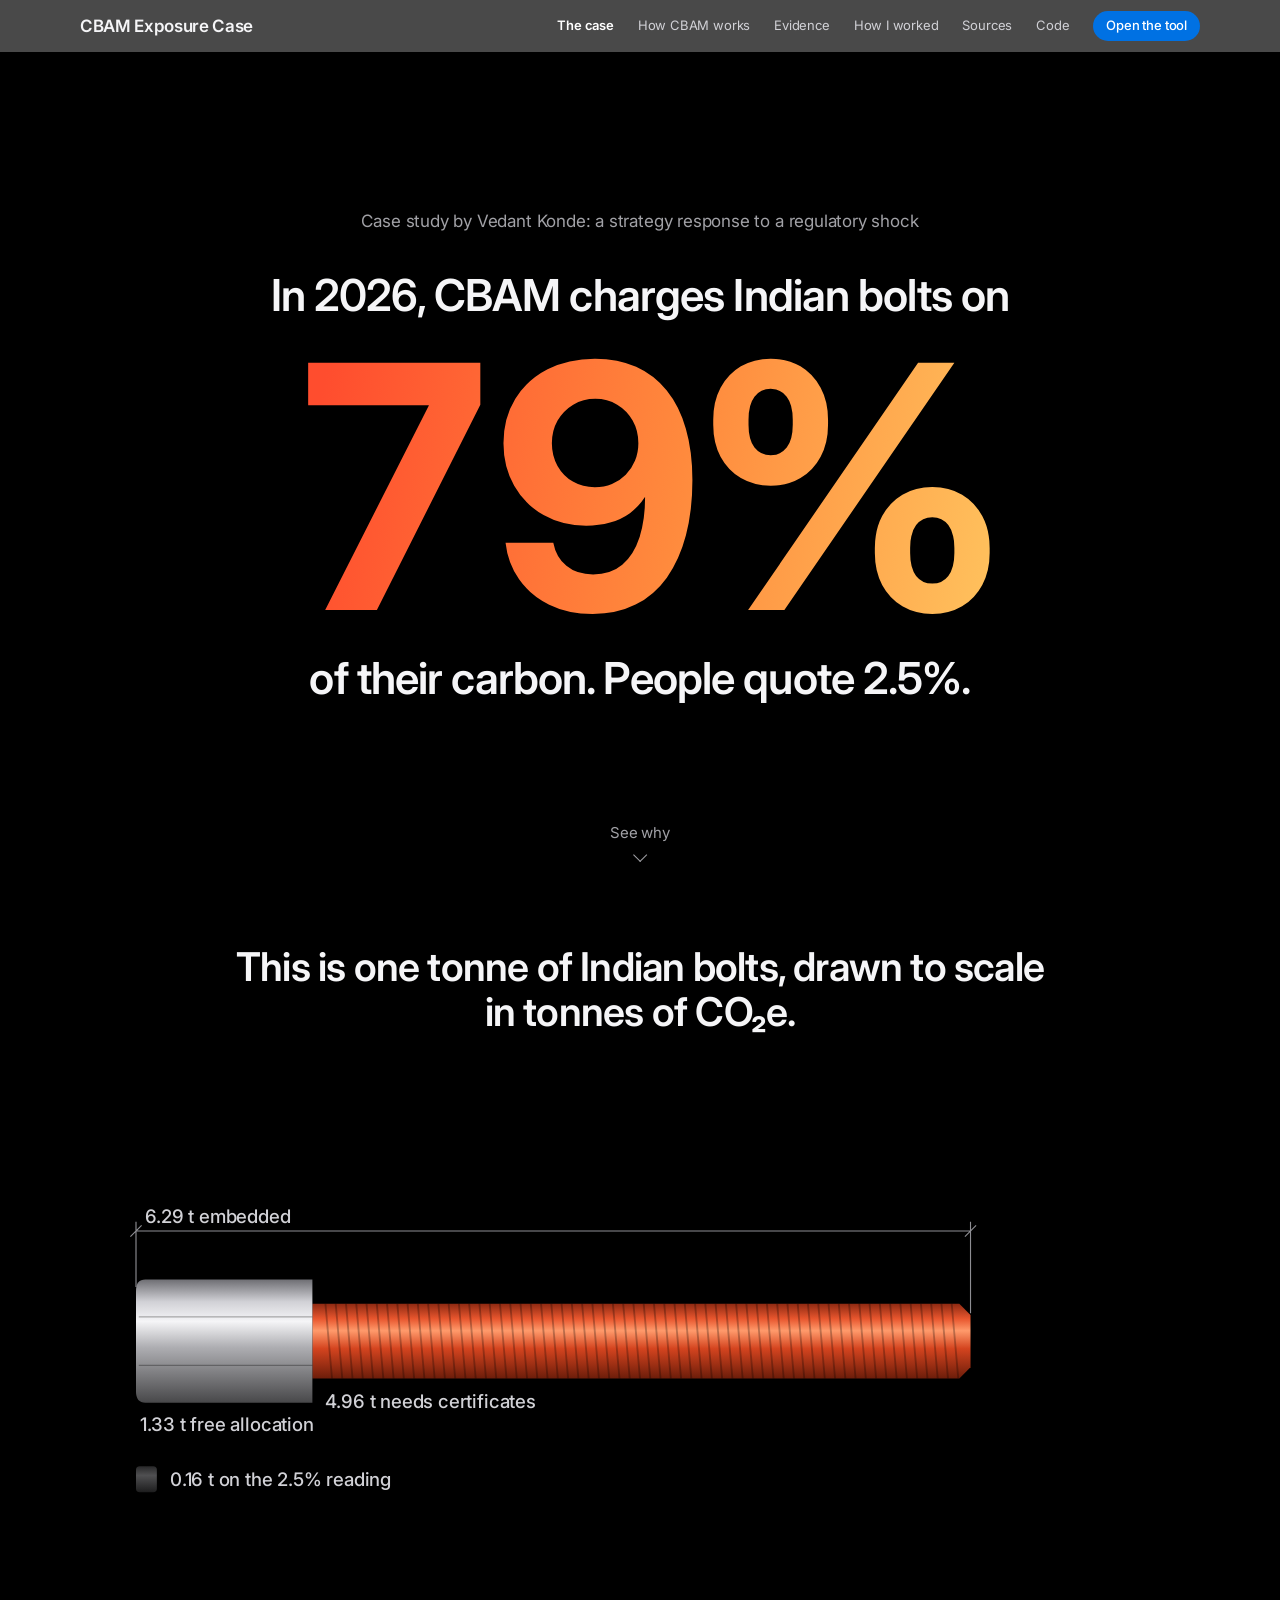
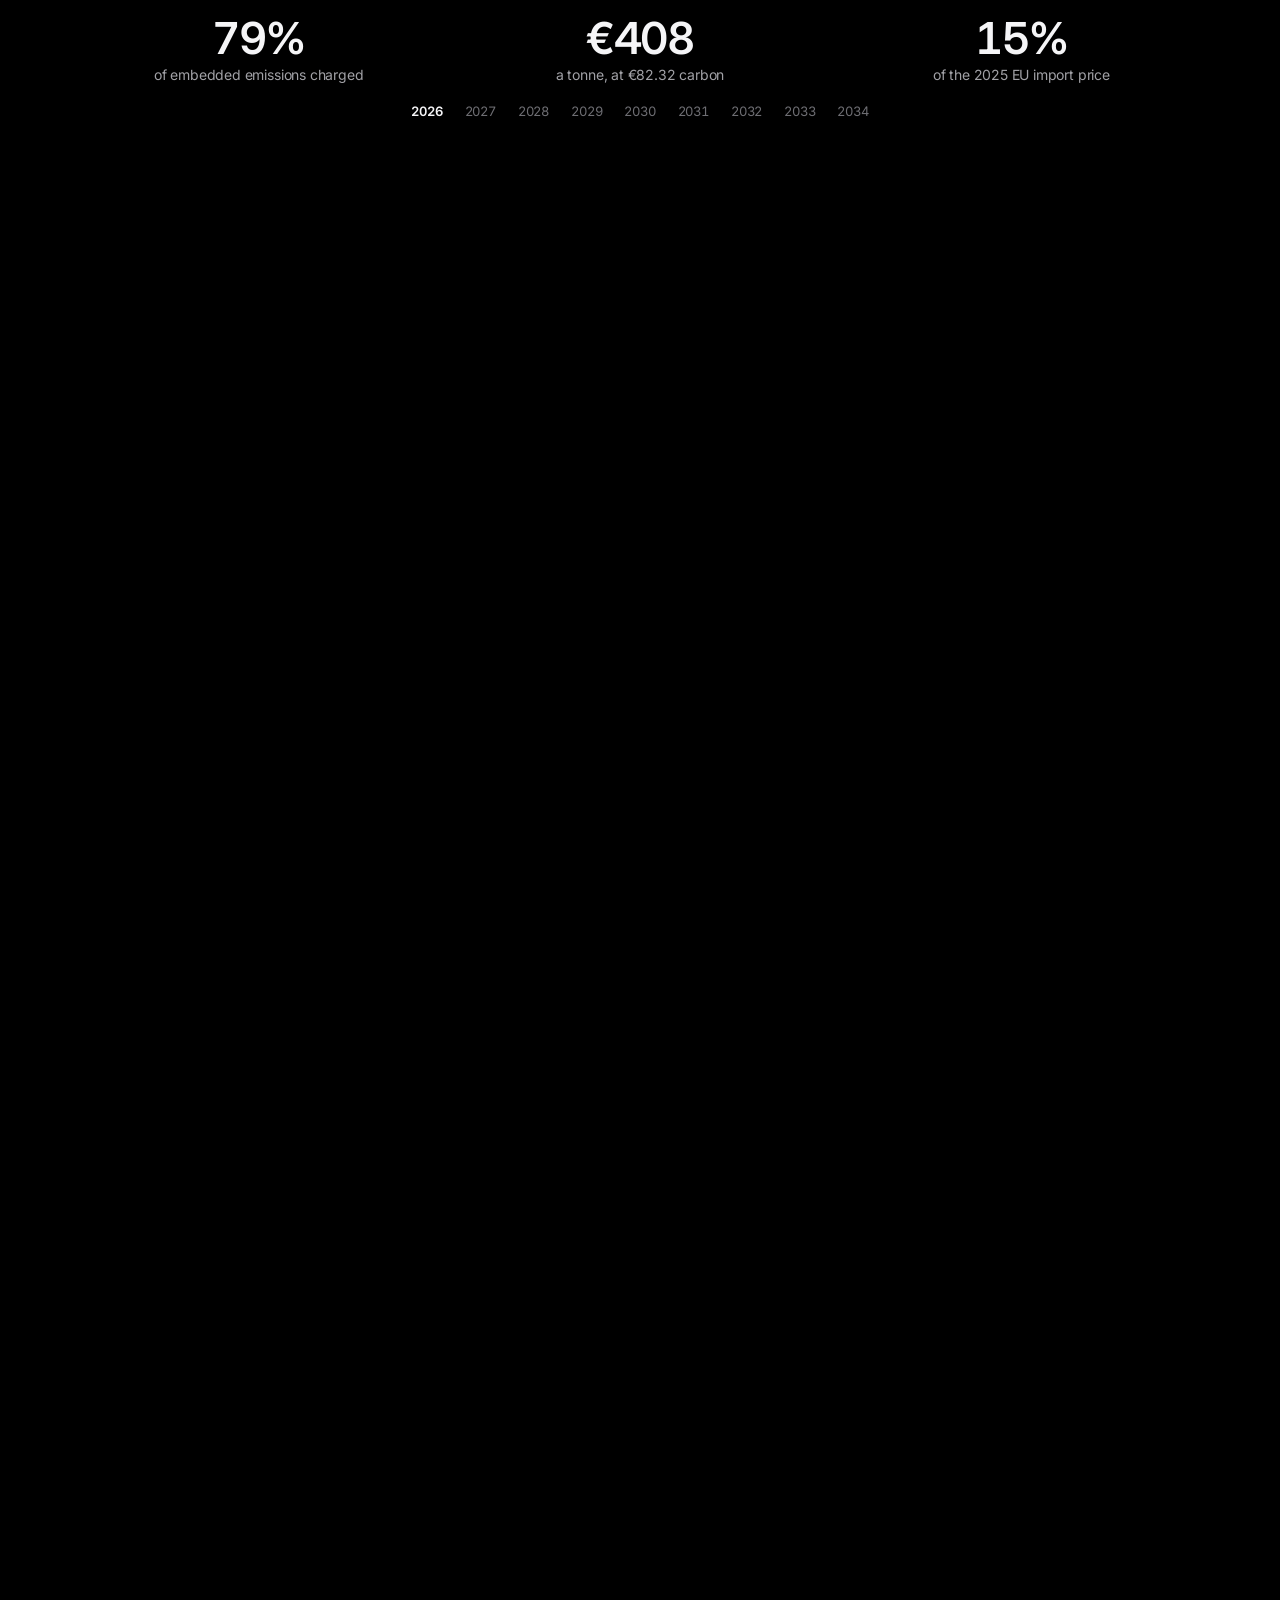
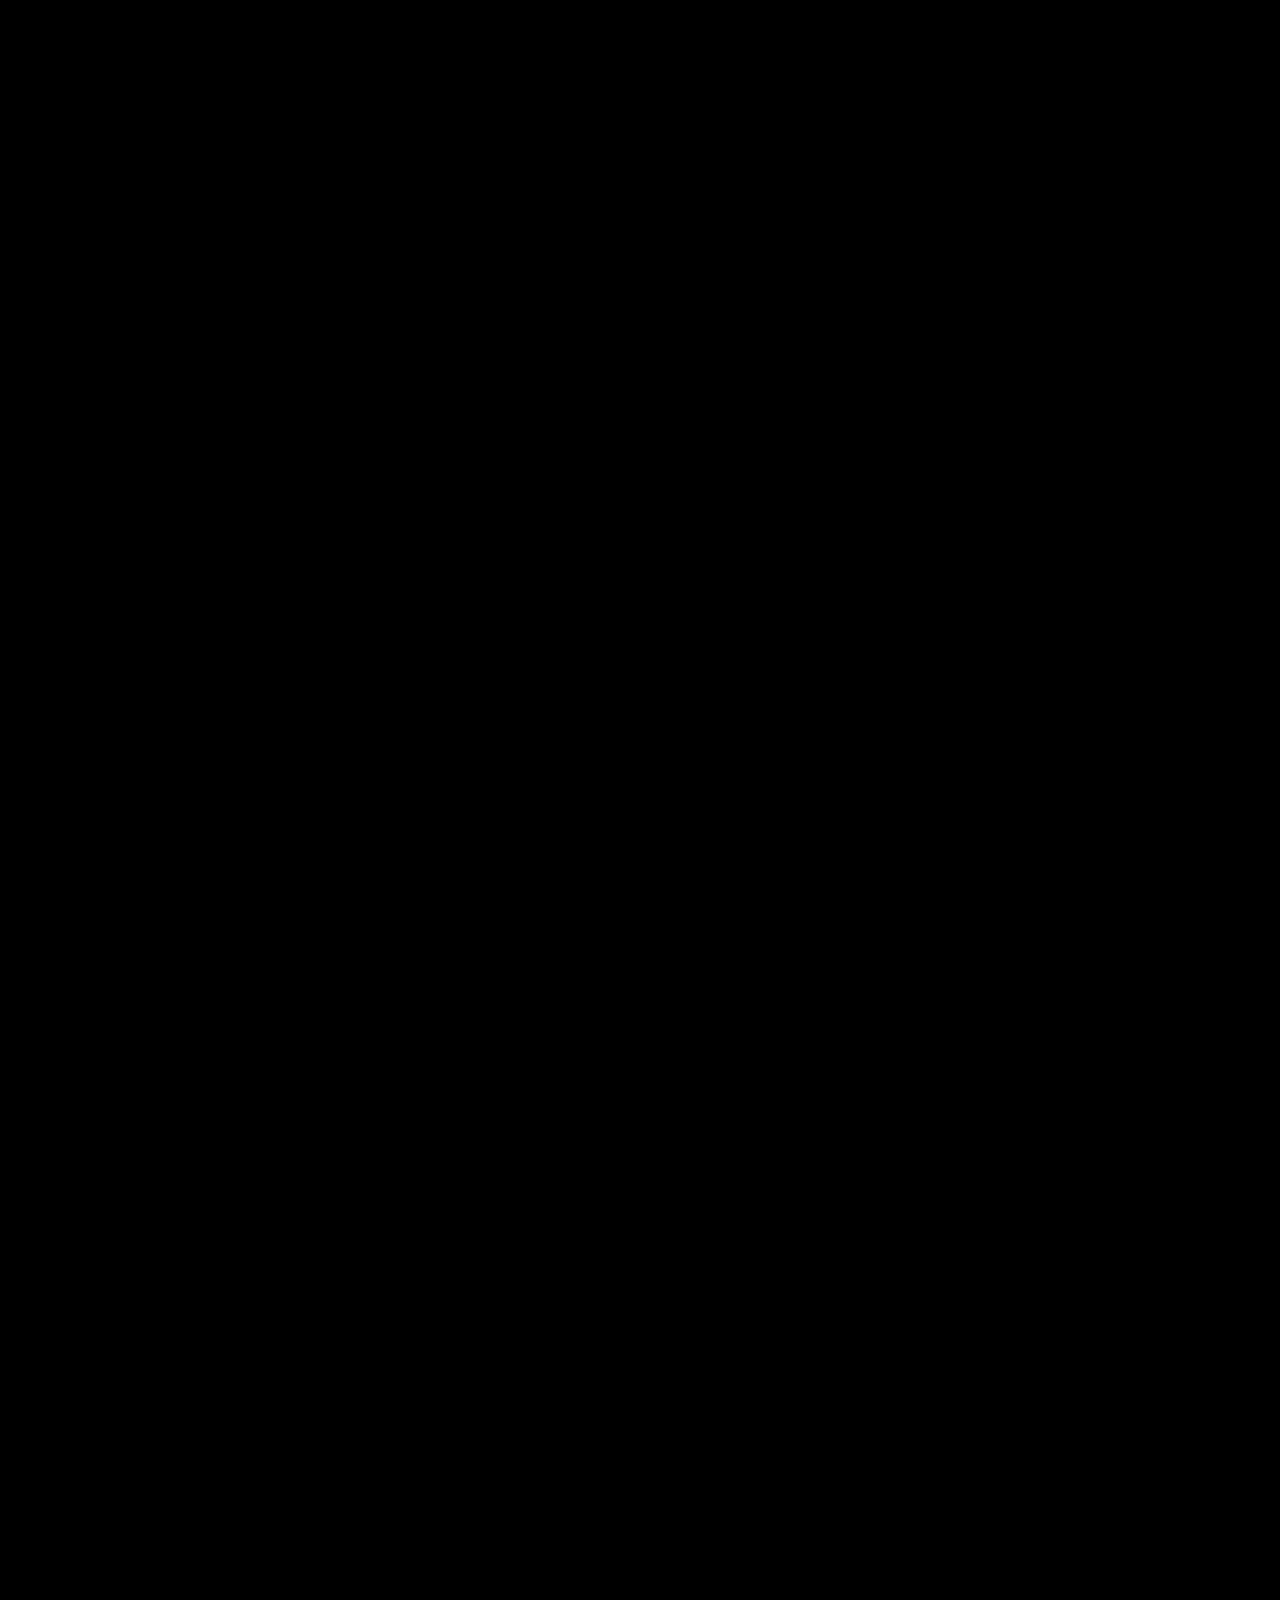
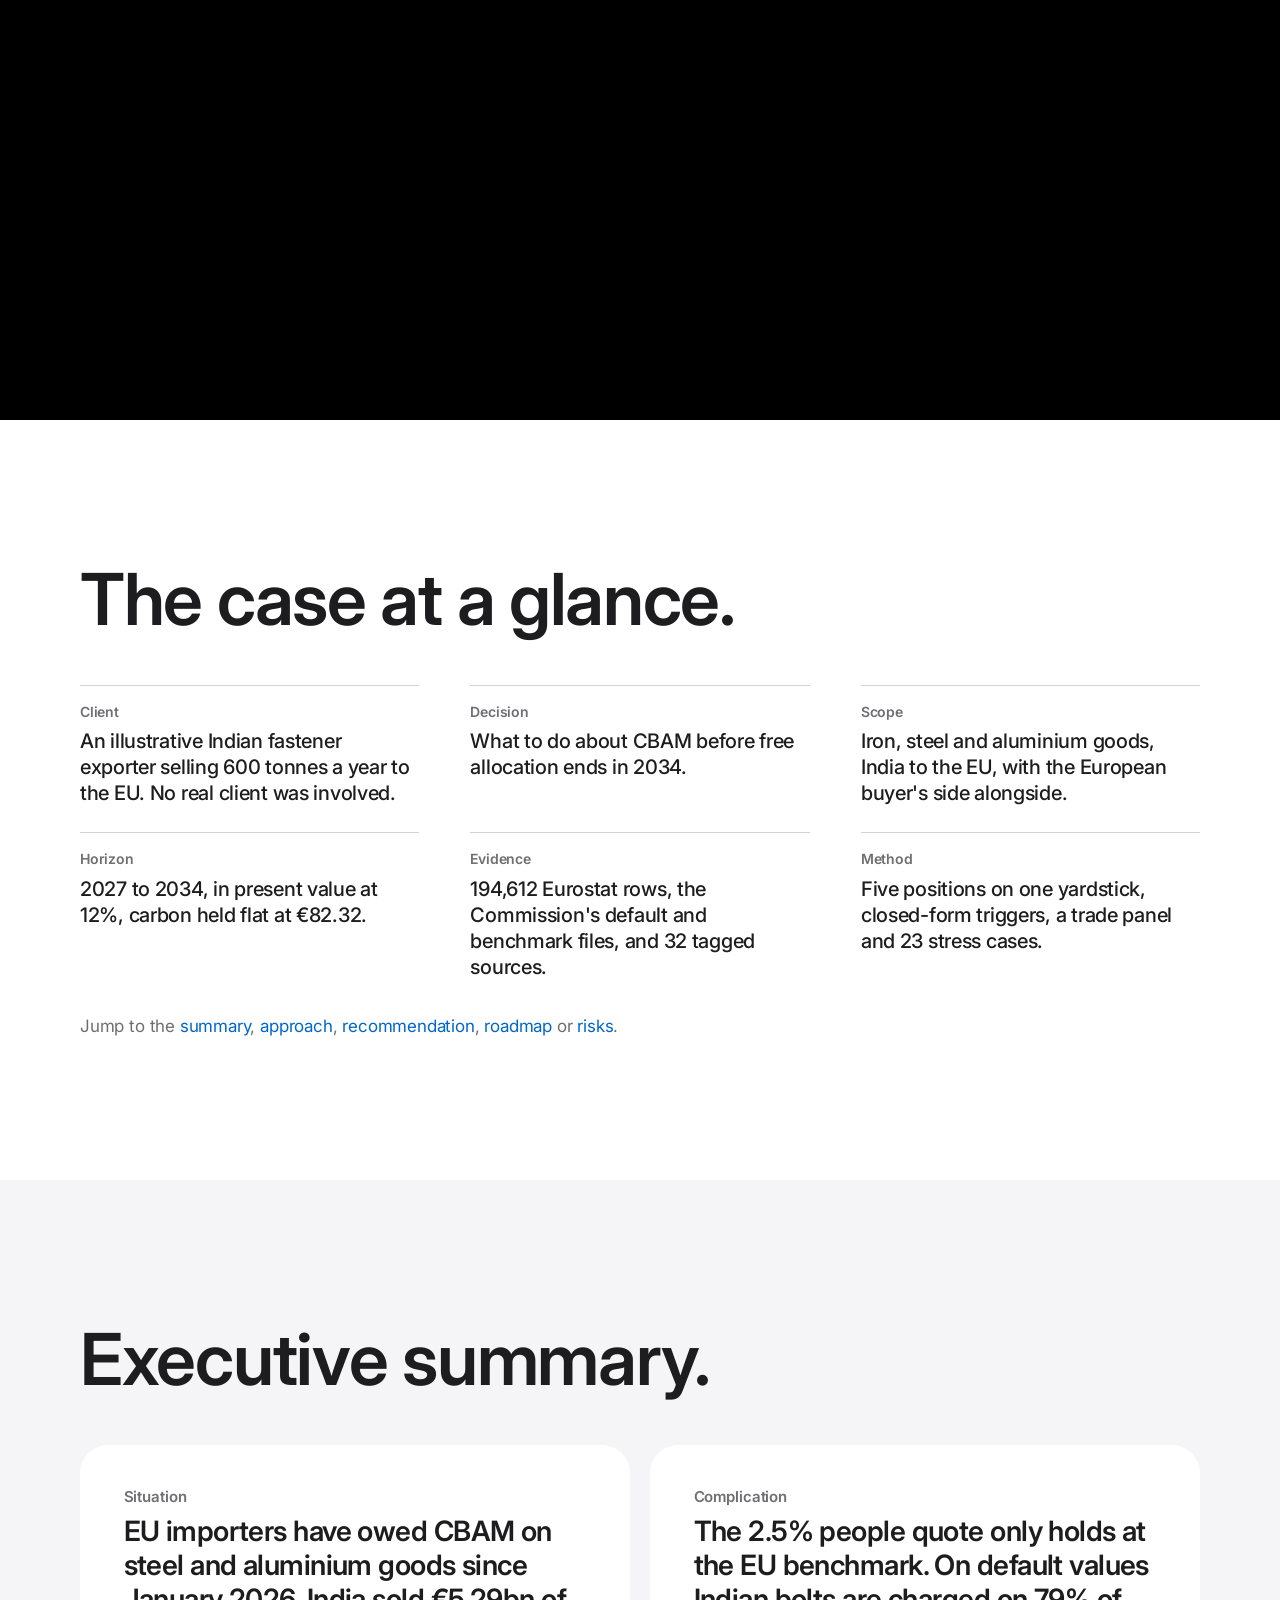
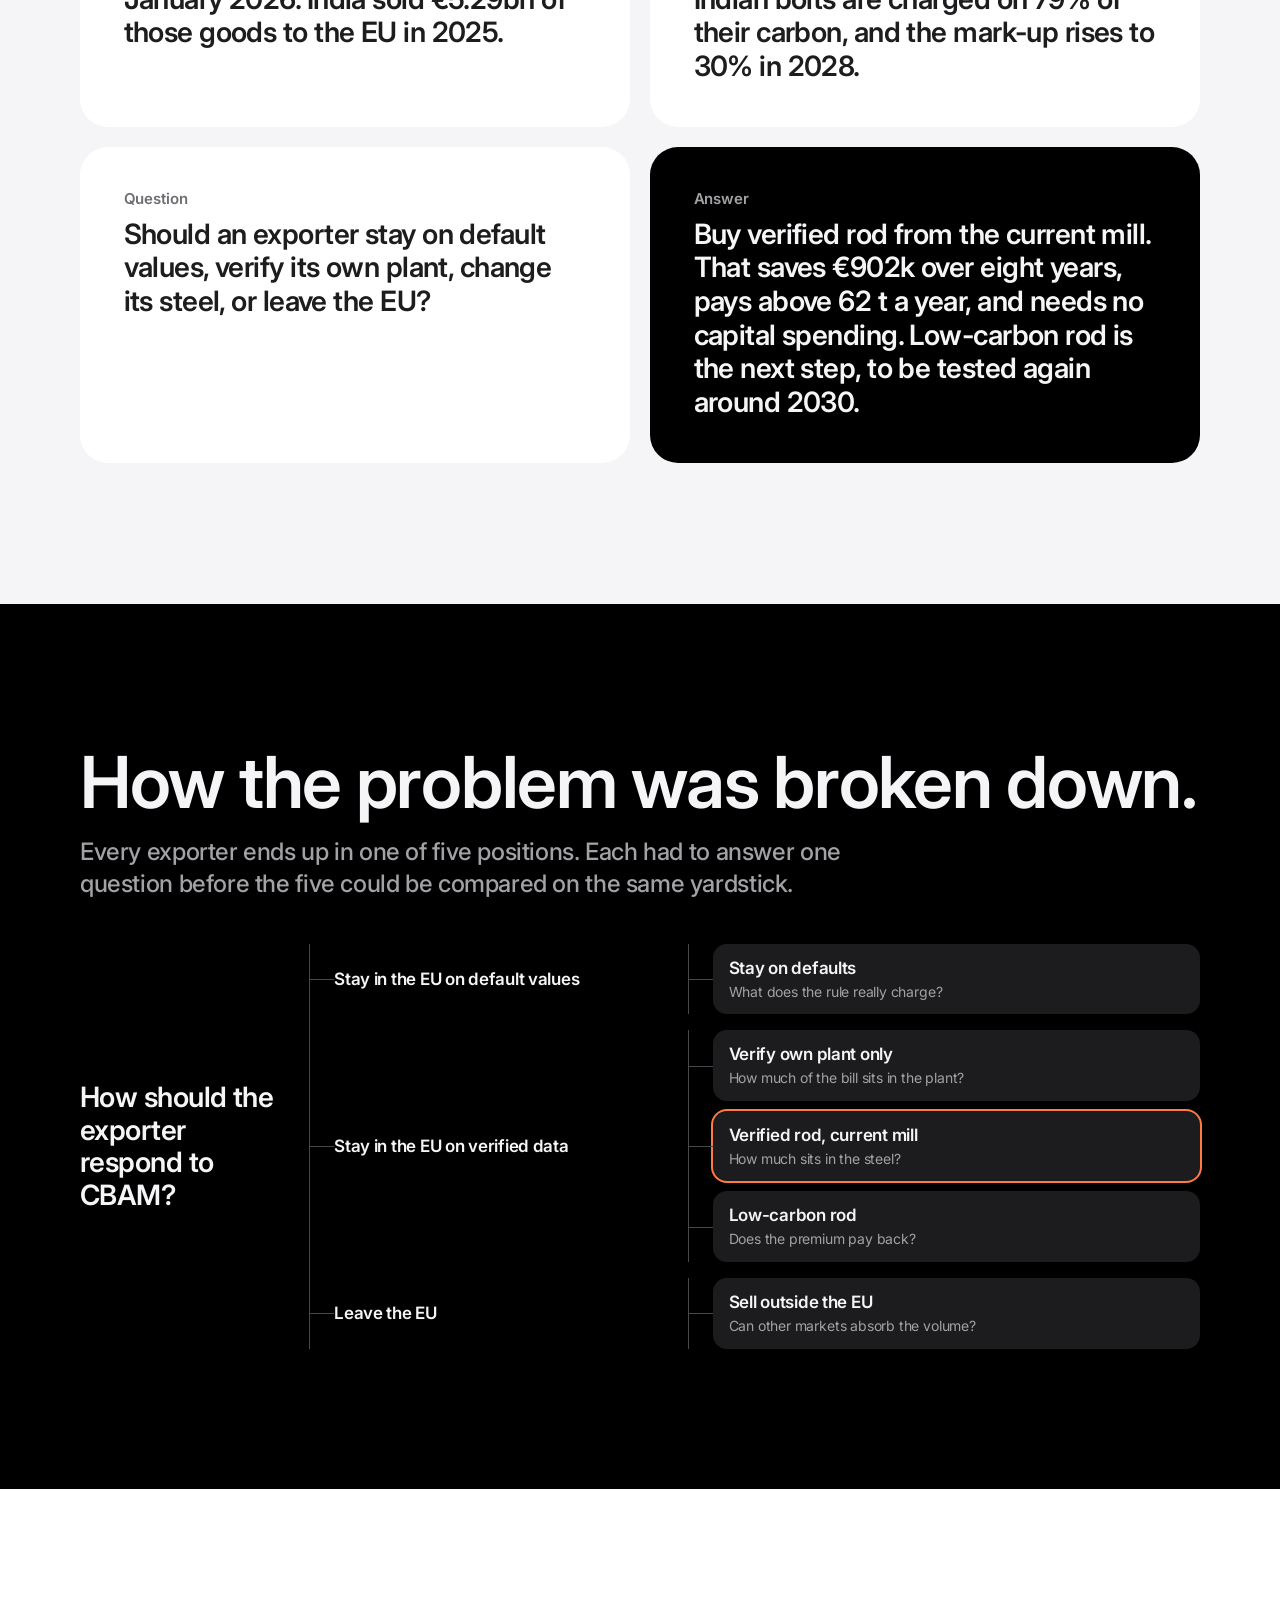
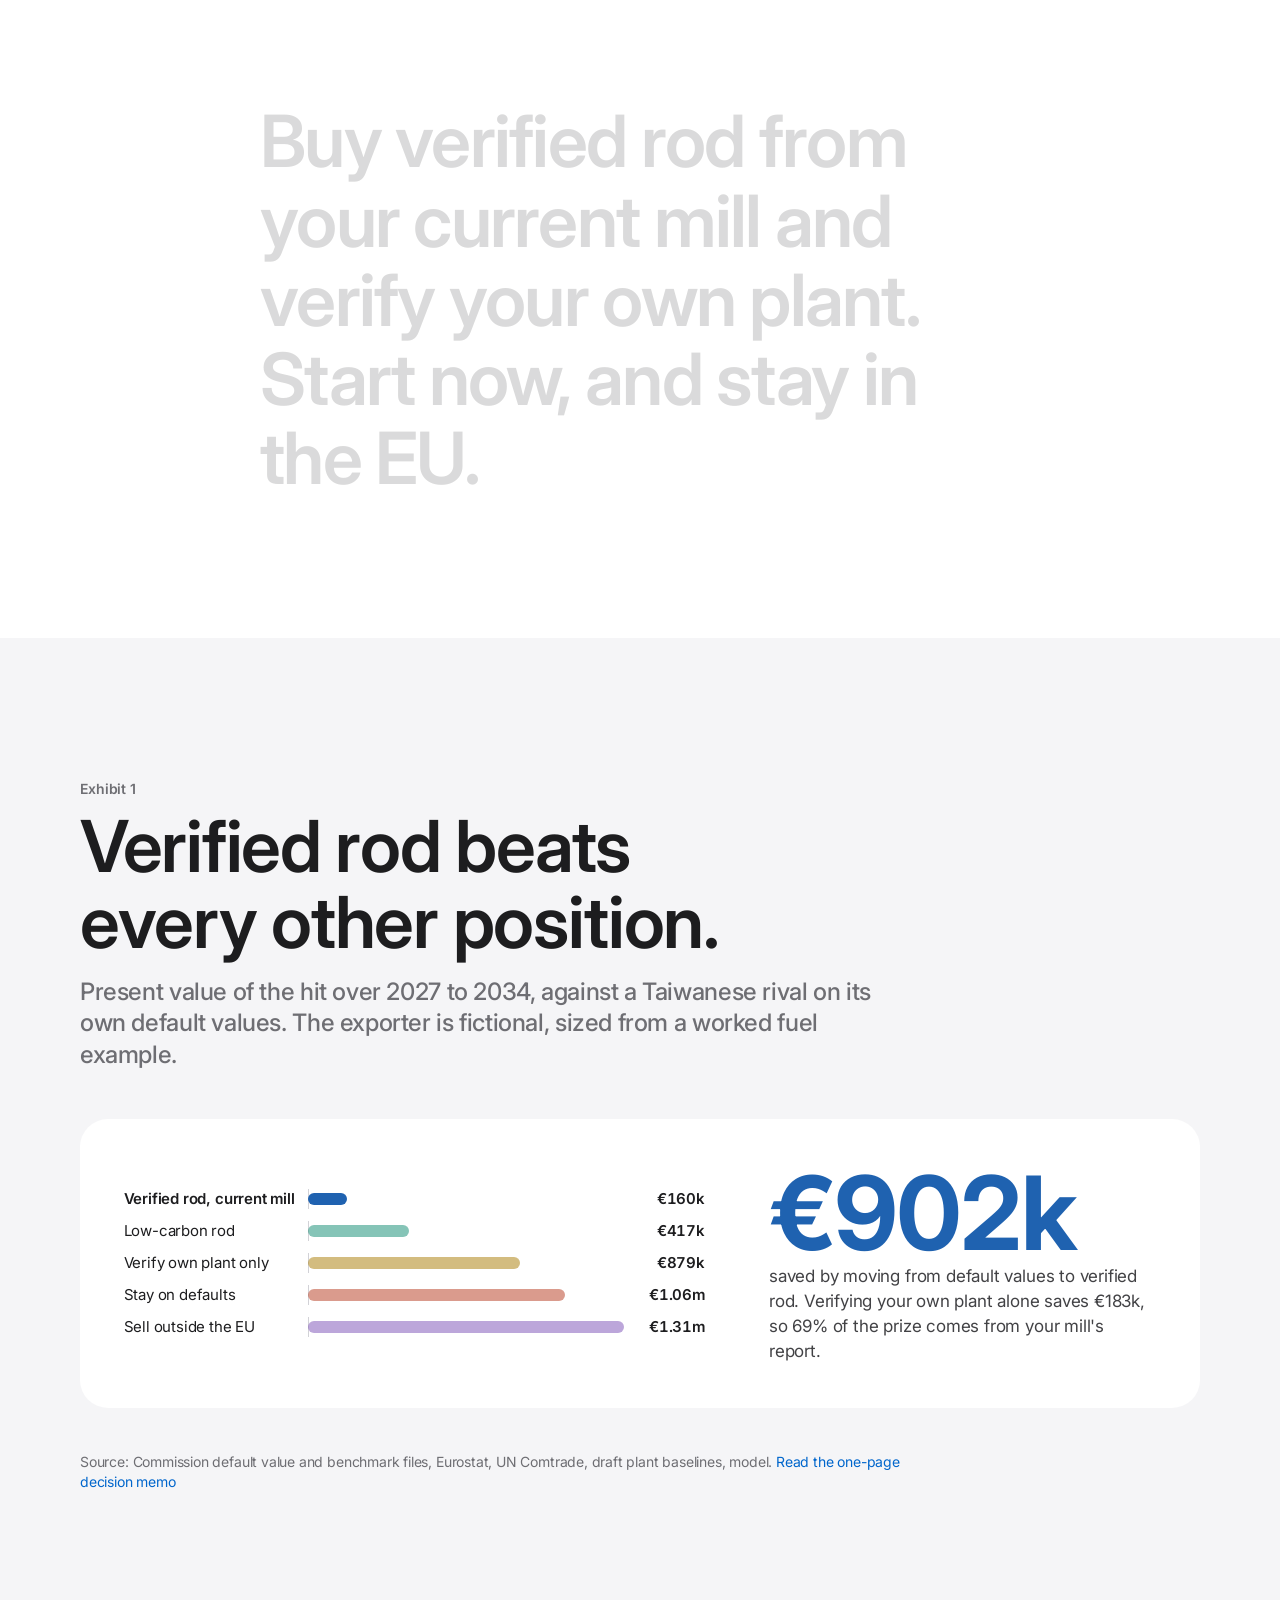
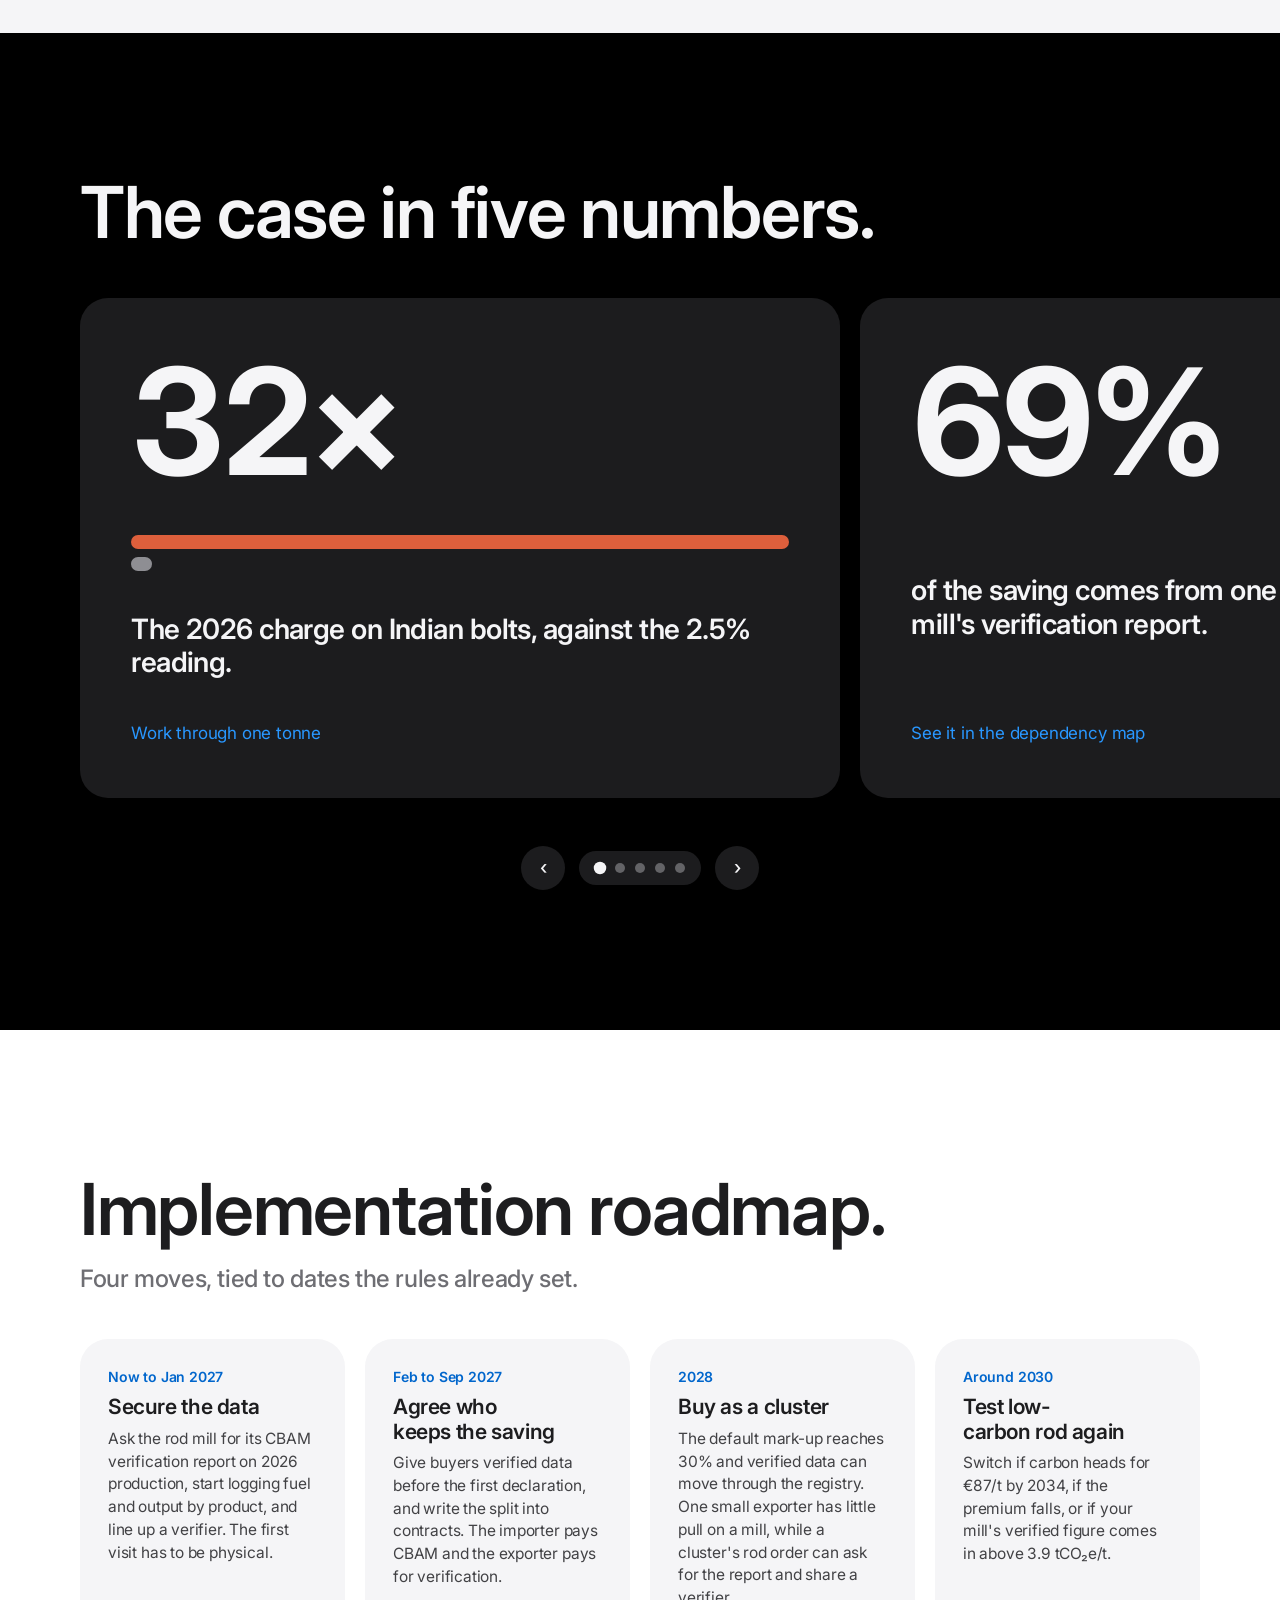
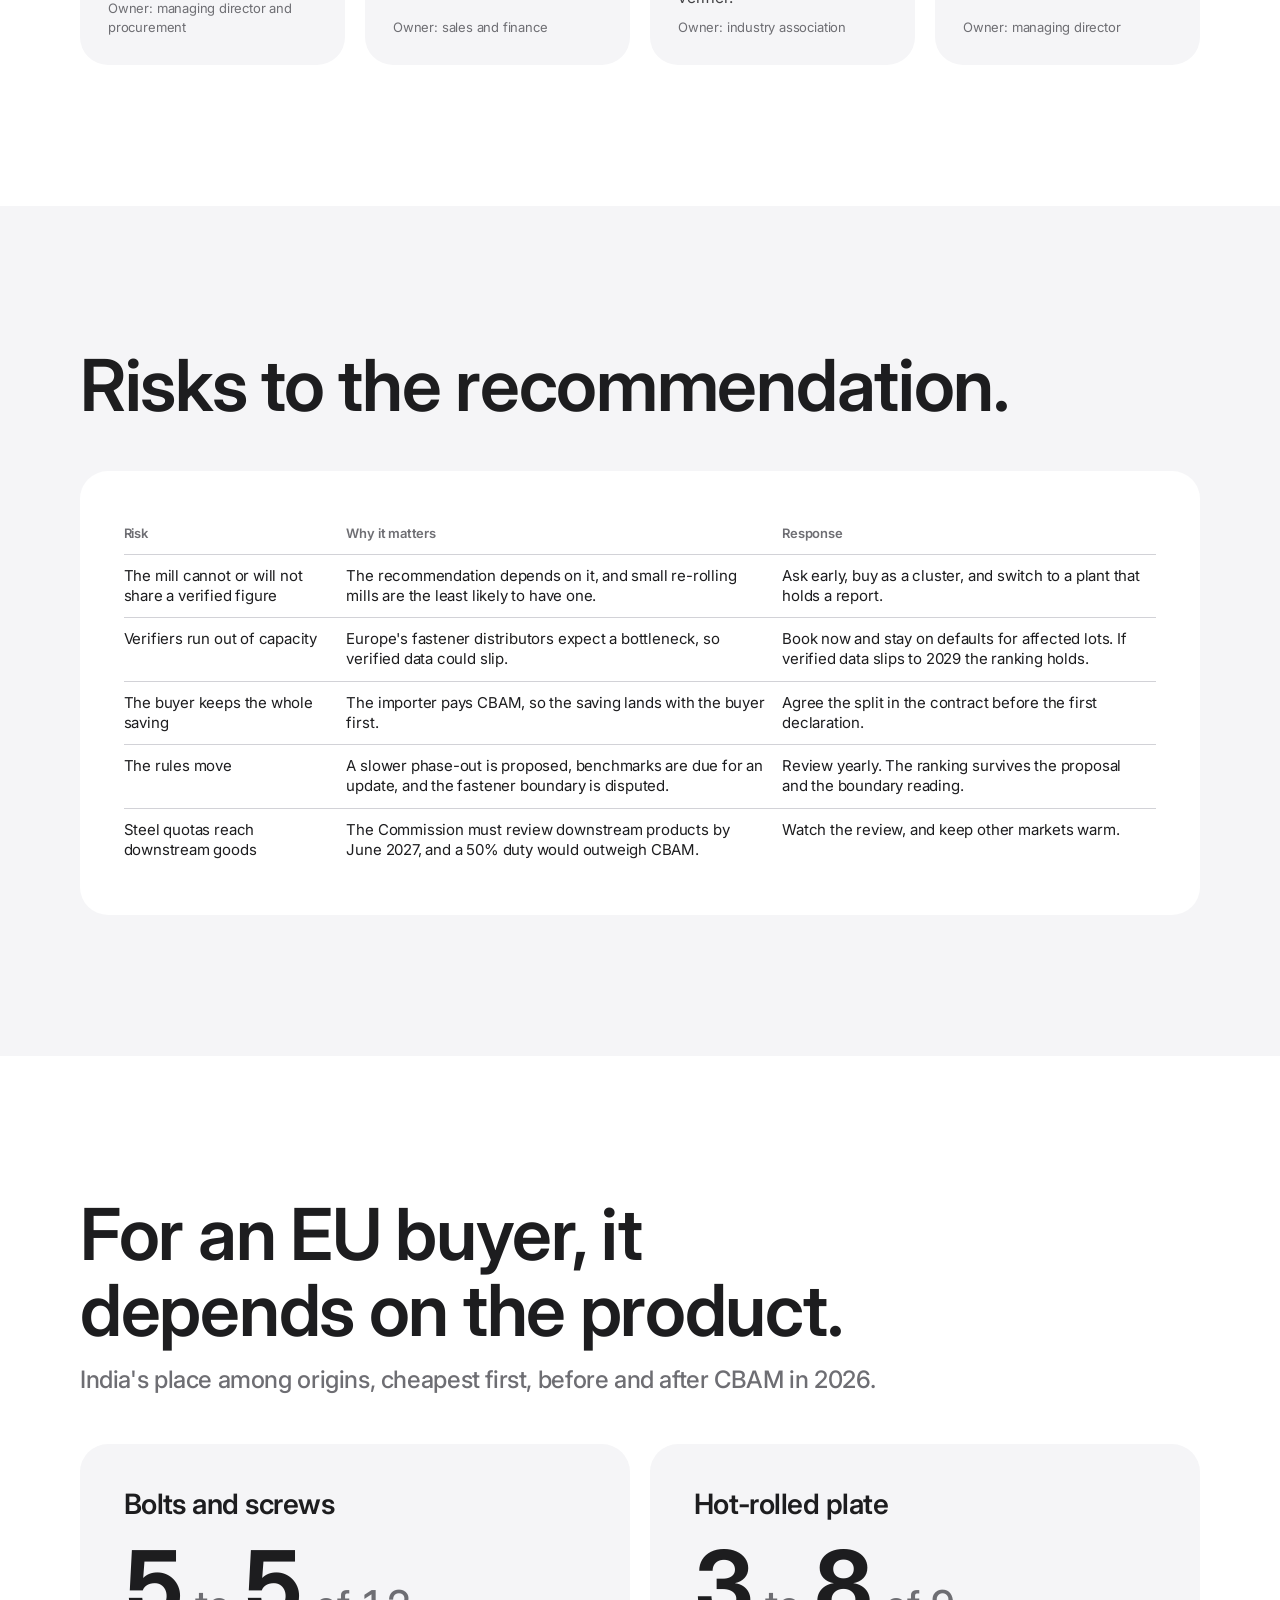
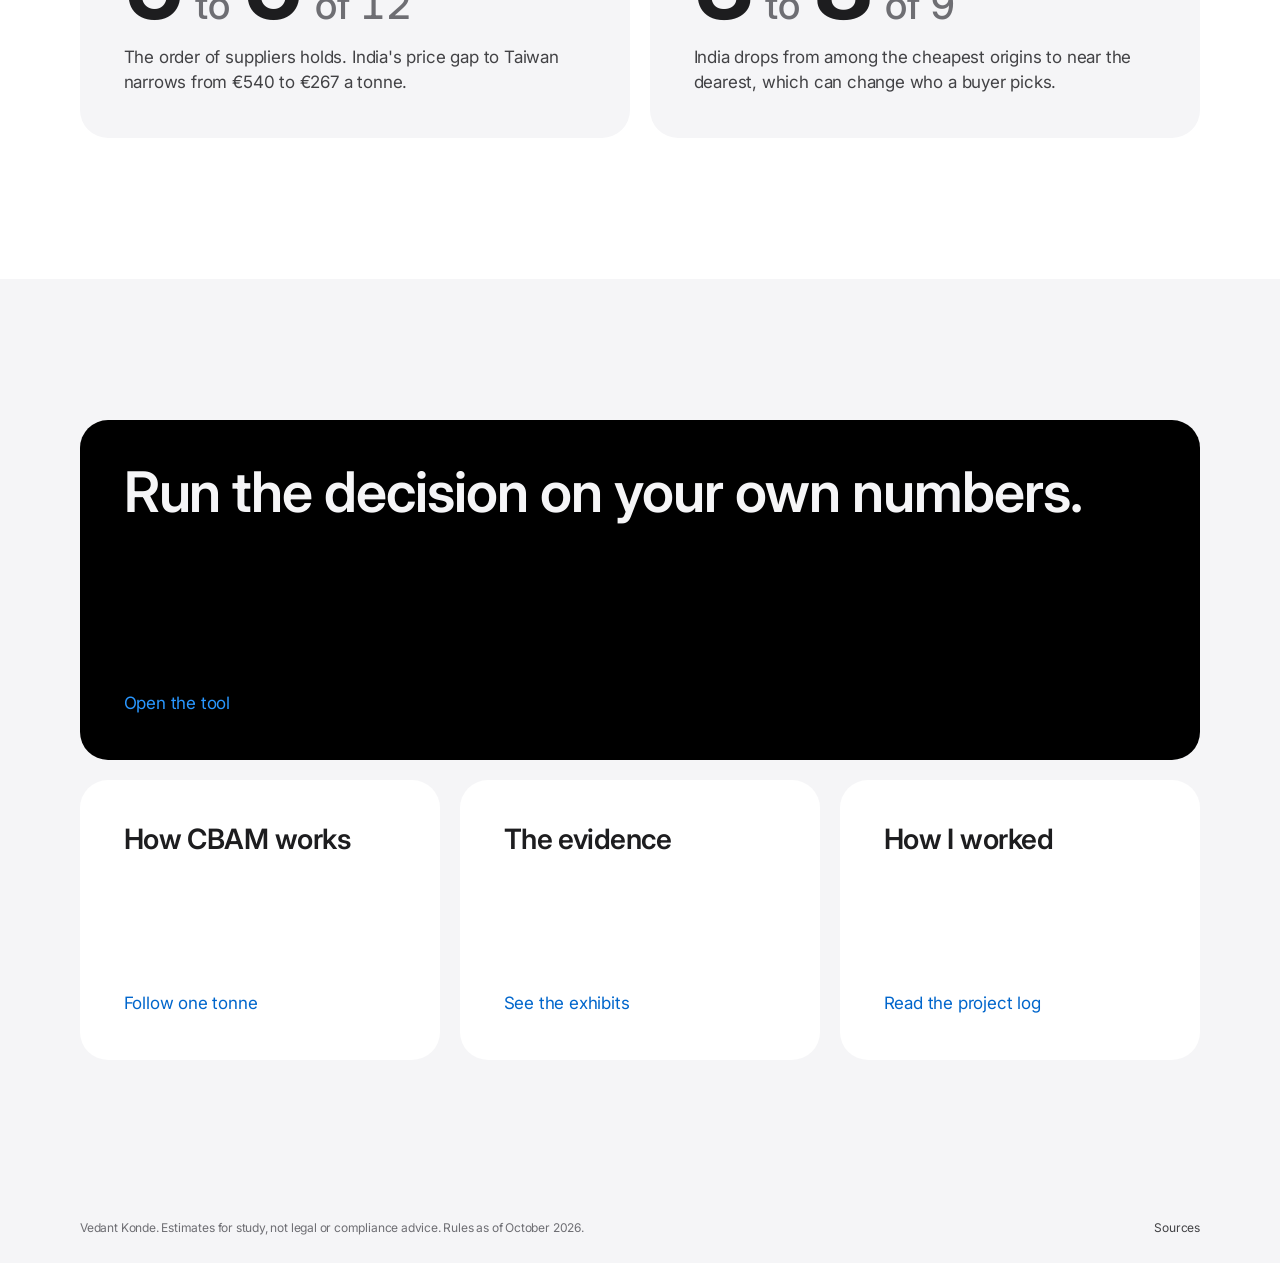
==== commit f406c198: "Fix chosen leaf layout in the issue tree" ====
--- a/site/index.html
+++ b/site/index.html
@@ -10,7 +10,7 @@
 <link rel="preconnect" href="https://fonts.googleapis.com">
 <link rel="preconnect" href="https://fonts.gstatic.com" crossorigin>
 <link href="https://fonts.googleapis.com/css2?family=Inter:wght@400;500;600;700&display=swap" rel="stylesheet">
-<link rel="stylesheet" href="styles.css?v=11">
+<link rel="stylesheet" href="styles.css?v=12">
 </head>
 <body data-page="case">
 <a class="skip" href="#answer">Skip to the answer</a>
@@ -97,7 +97,7 @@
           <div class="t-node">Stay in the EU on verified data</div>
           <div class="t-leaves">
             <div class="t-leaf"><b>Verify own plant only</b><span>How much of the bill sits in the plant?</span></div>
-            <div class="t-leaf pick"><b>Verified rod, current mill</b><span>How much sits in the steel?</span></div>
+            <div class="t-leaf chosen"><b>Verified rod, current mill</b><span>How much sits in the steel?</span></div>
             <div class="t-leaf"><b>Low-carbon rod</b><span>Does the premium pay back?</span></div>
           </div>
         </div>
@@ -230,7 +230,7 @@
 
 <footer><div class="wrap"><span>Vedant Konde. Estimates for study, not legal or compliance advice. Rules as of October 2026.</span><span><a href="sources.html">Sources</a></span></div></footer>
 <div class="tip" id="tip" role="status" hidden></div>
-<script src="engine.js?v=11"></script>
-<script src="app.js?v=11"></script>
+<script src="engine.js?v=12"></script>
+<script src="app.js?v=12"></script>
 </body>
 </html>
--- a/site/styles.css
+++ b/site/styles.css
@@ -126,7 +126,7 @@
 .t-leaf::before { content: ""; position: absolute; left: -24px; top: 50%; width: 24px; border-top: 1.5px solid #48484a; }
 .t-leaf b { display: block; font-weight: 600; letter-spacing: -.016em; }
 .t-leaf span { display: block; font-size: 14px; color: #a1a1a6; margin-top: 1px; }
-.t-leaf.pick { box-shadow: 0 0 0 2px #ff7a45; }
+.t-leaf.chosen { box-shadow: 0 0 0 2px #ff7a45; }
 
 .road { list-style: none; margin-bottom: 0; padding: 0; display: grid; grid-template-columns: repeat(4, minmax(0, 1fr)); gap: 20px; }
 .road li { background: var(--panel); border-radius: 28px; padding: clamp(20px, 2.2vw, 28px); display: flex; flex-direction: column; gap: 8px; }
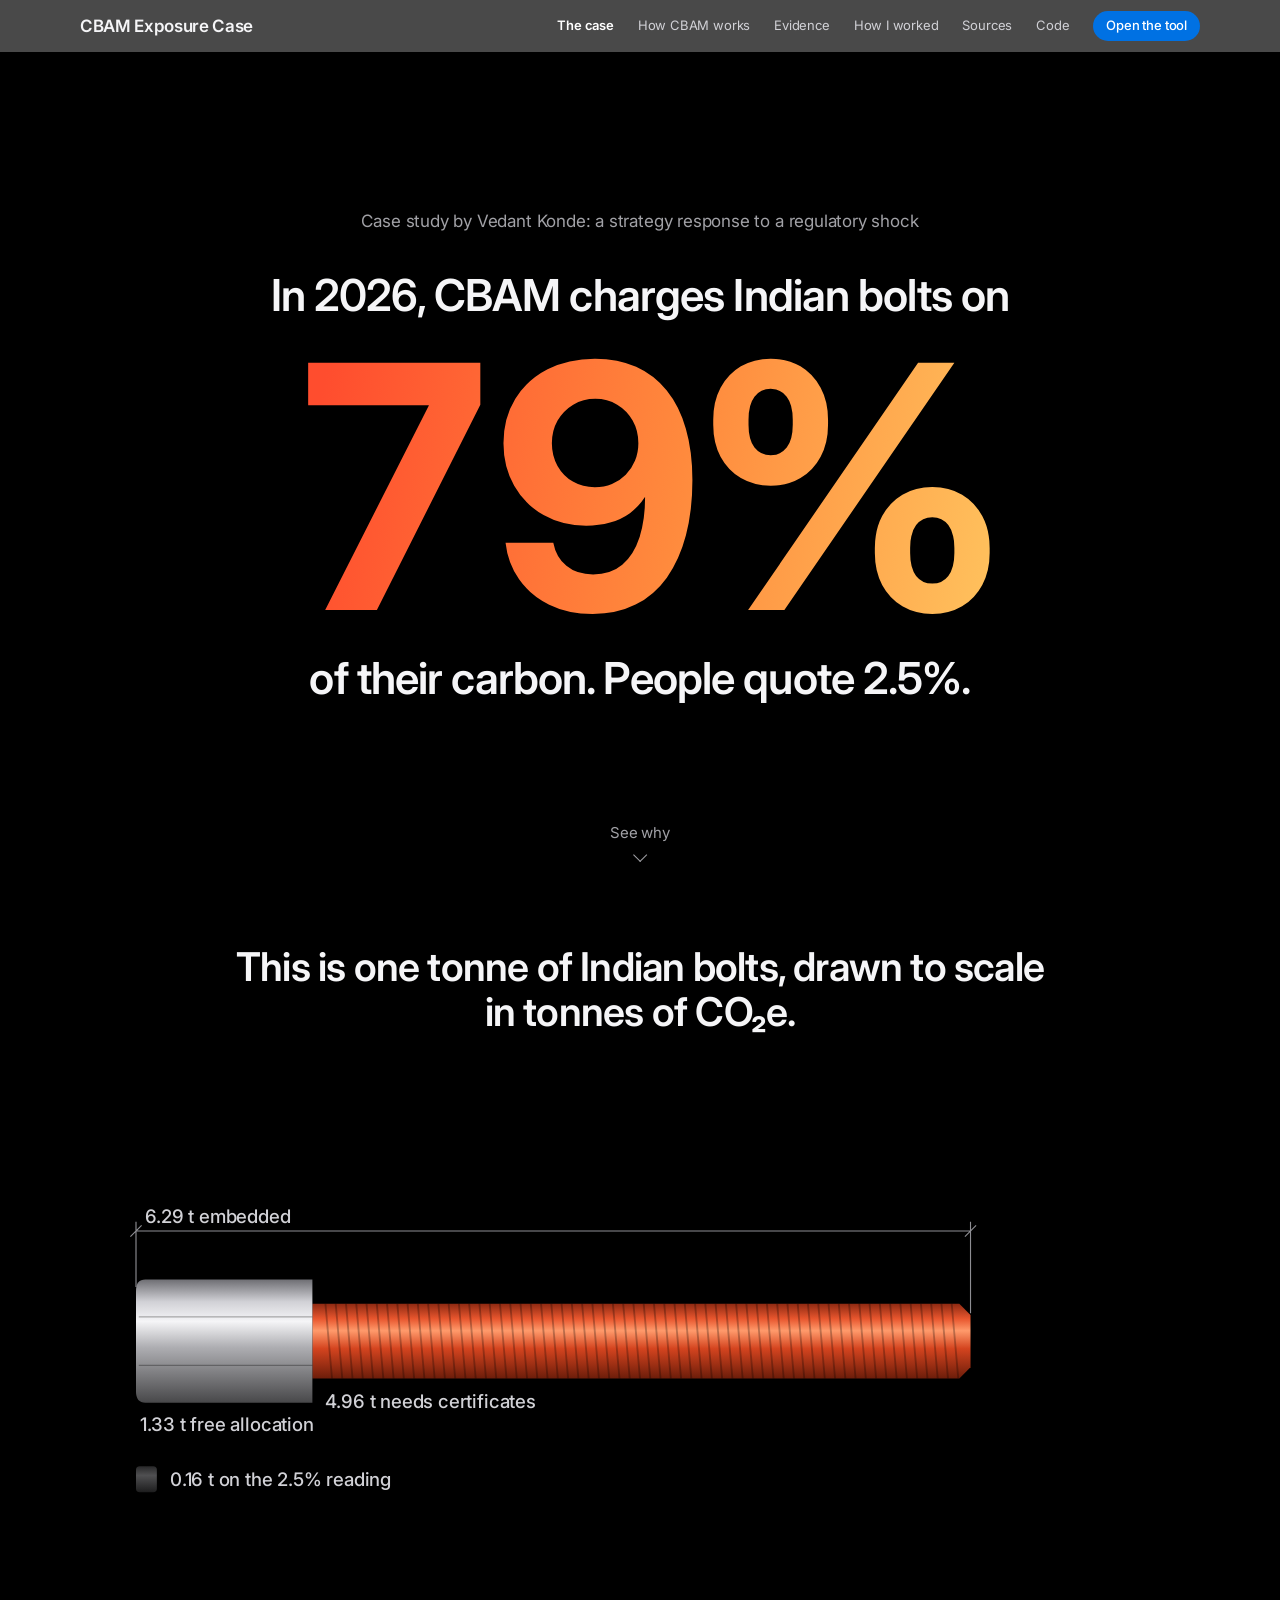
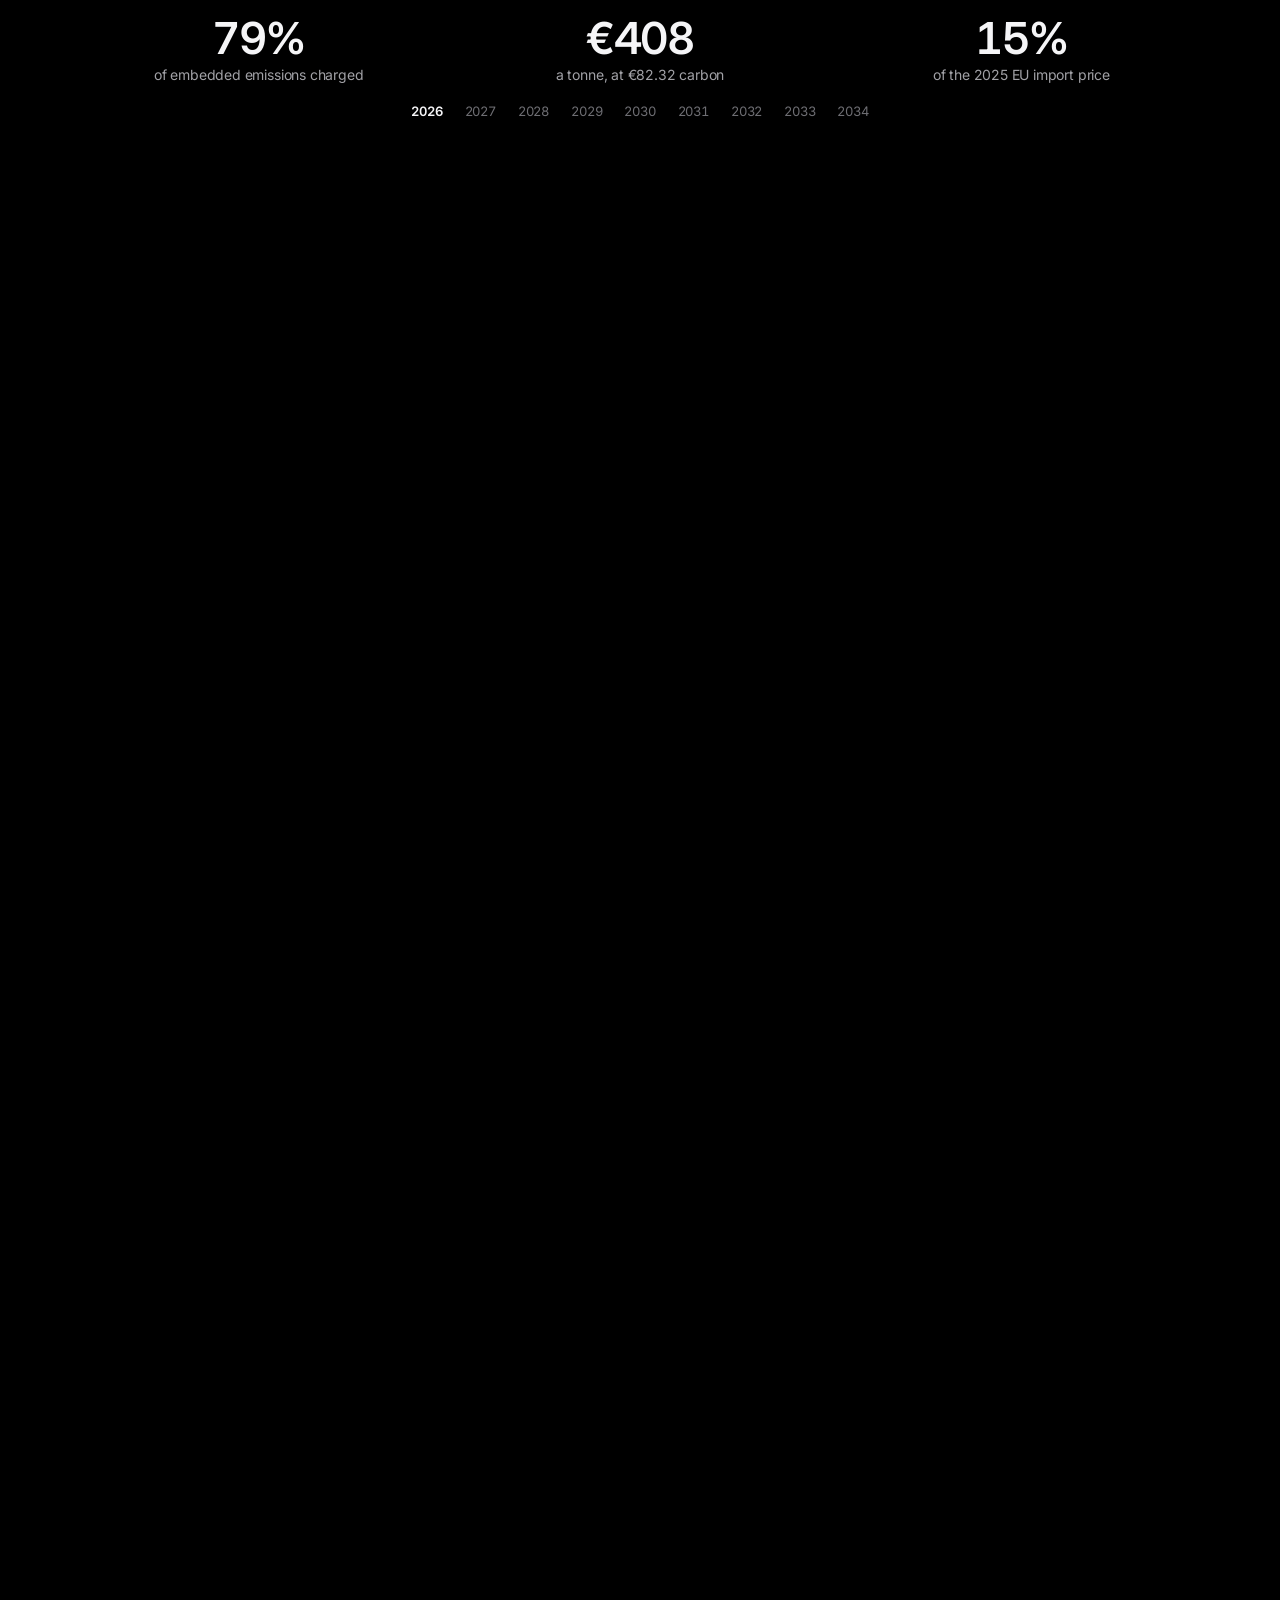
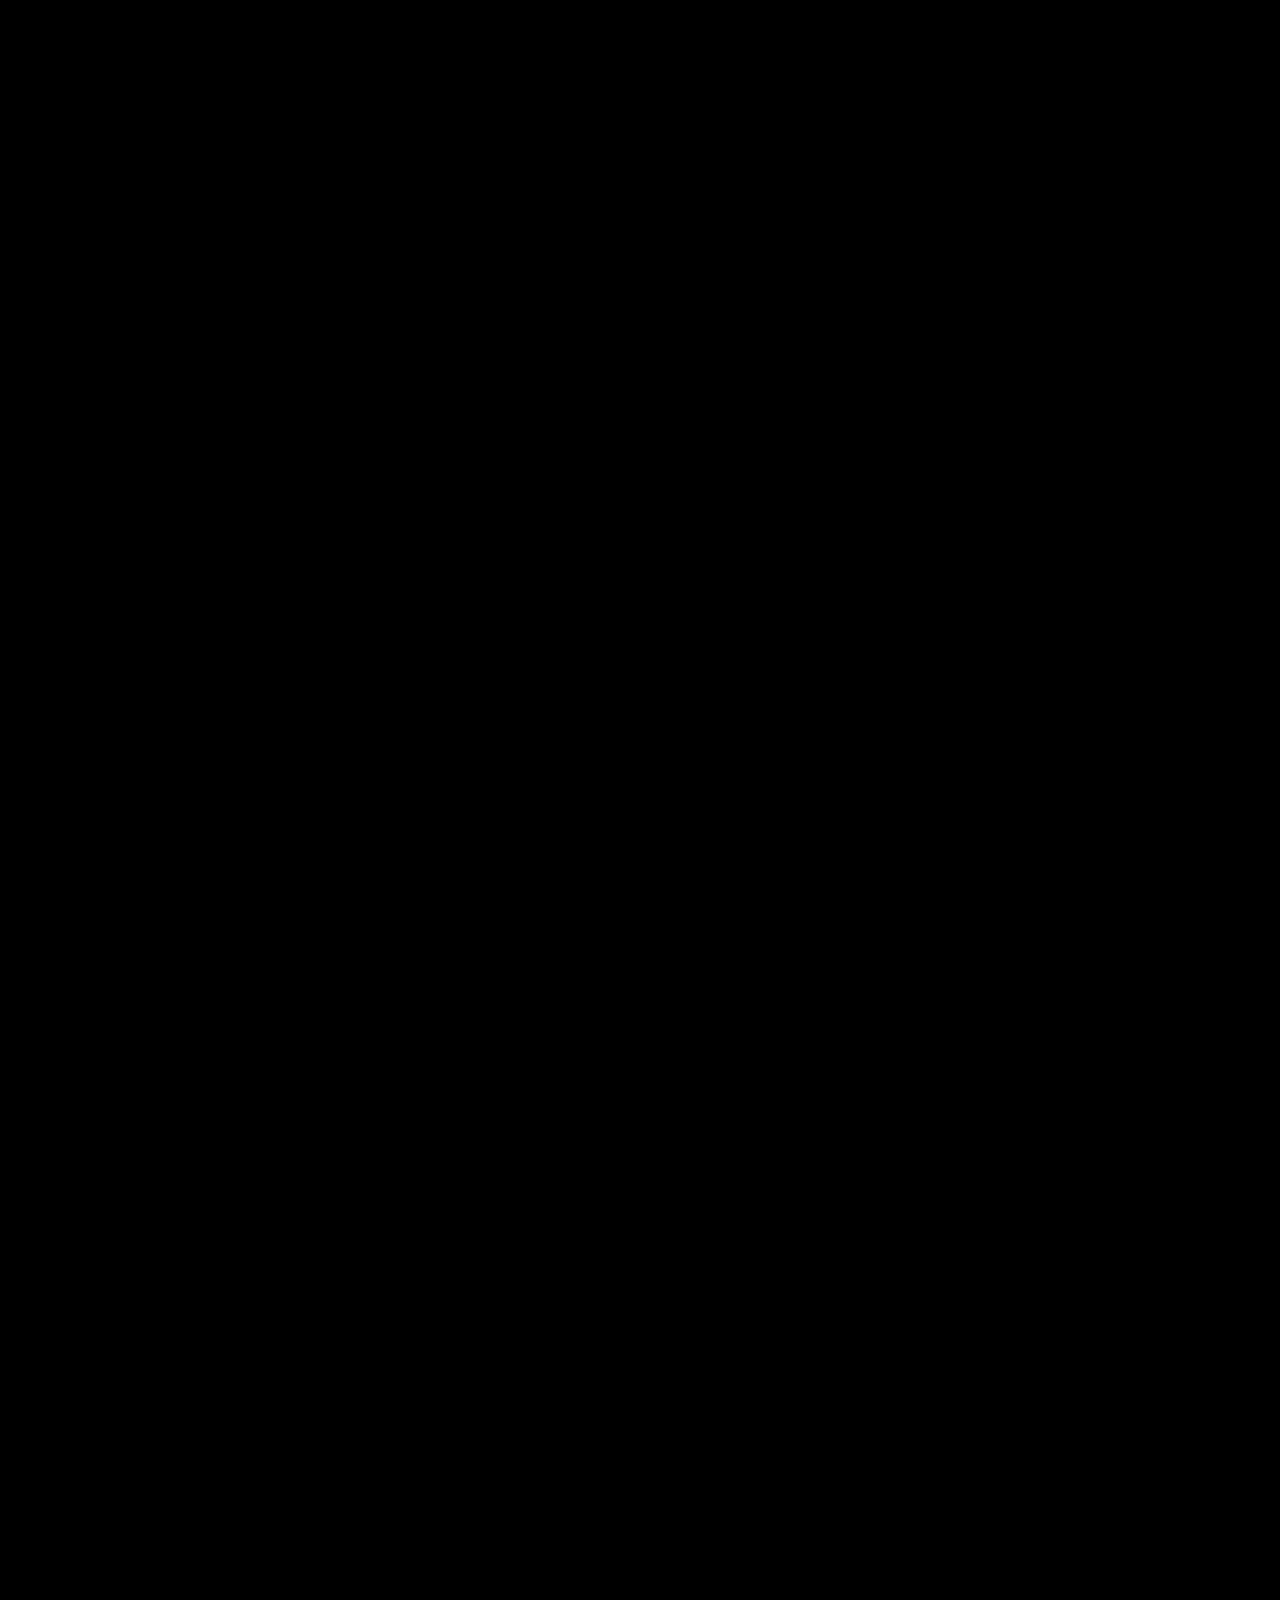
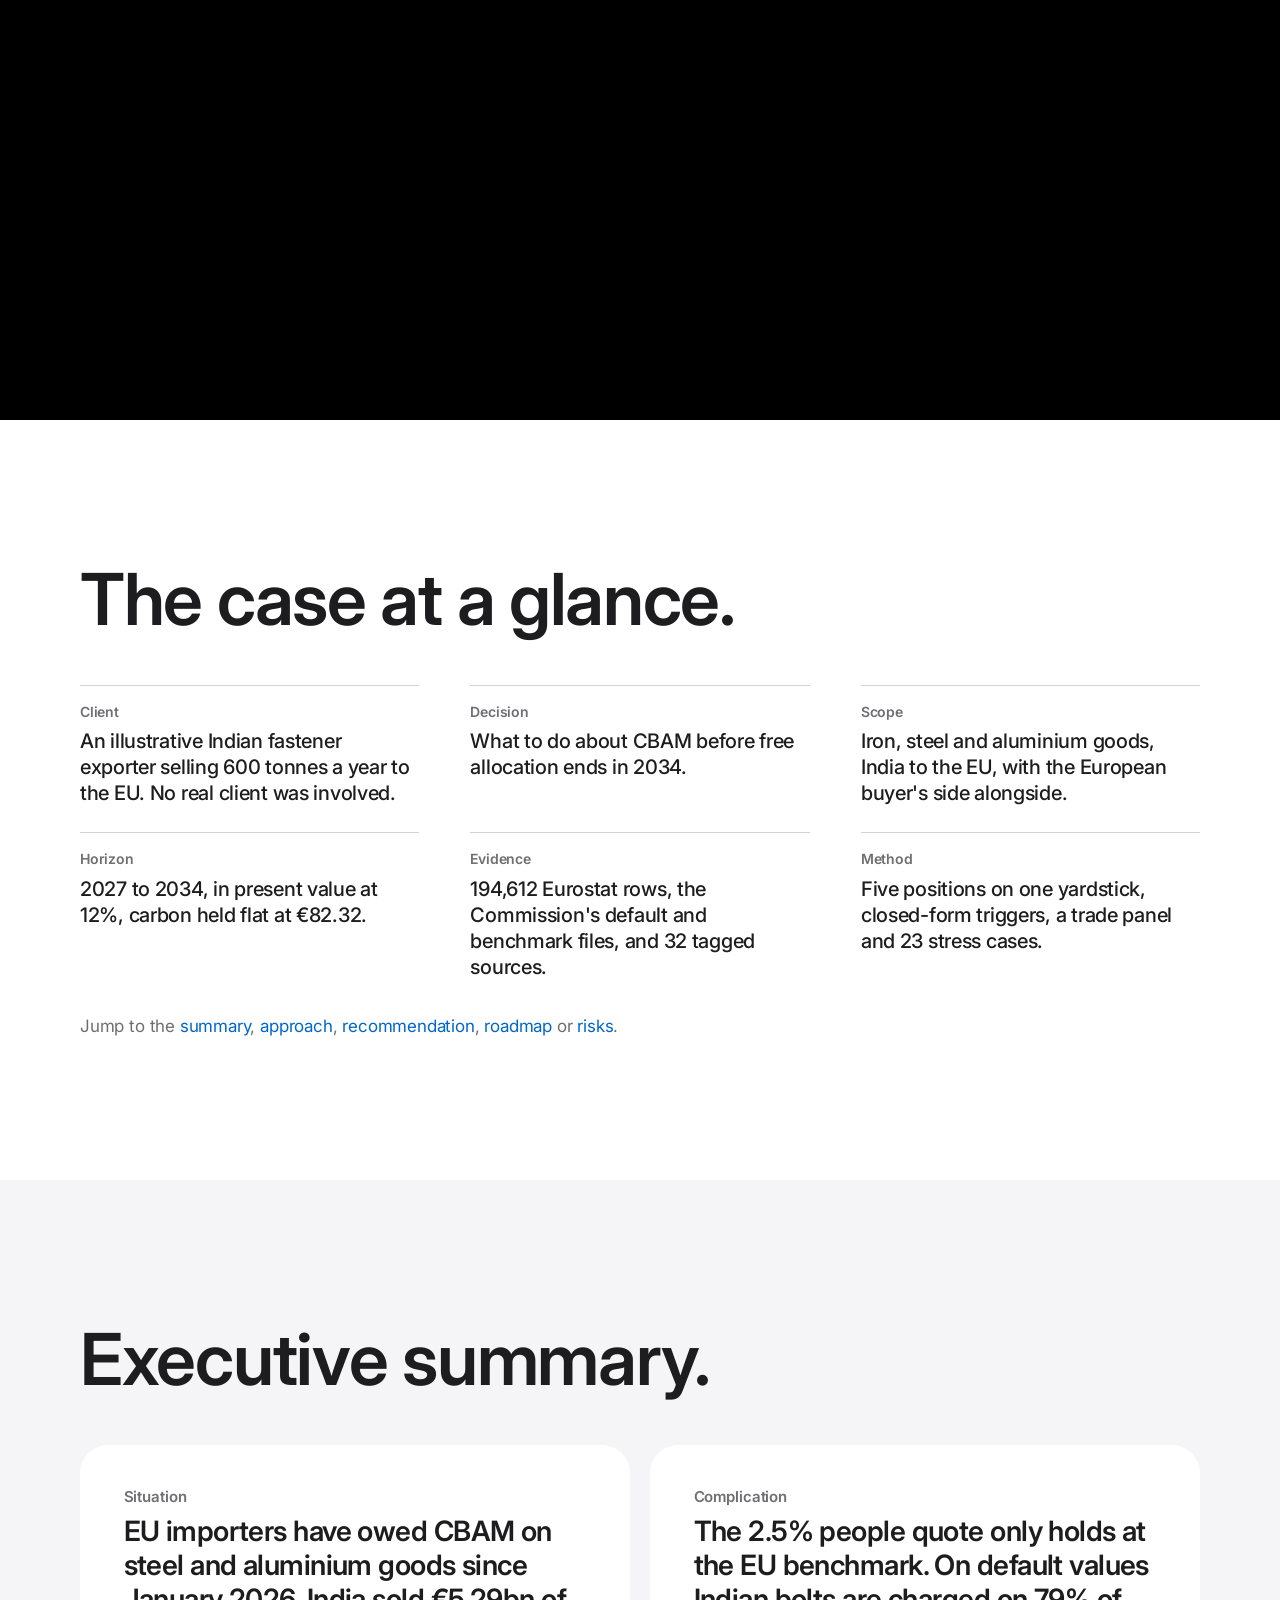
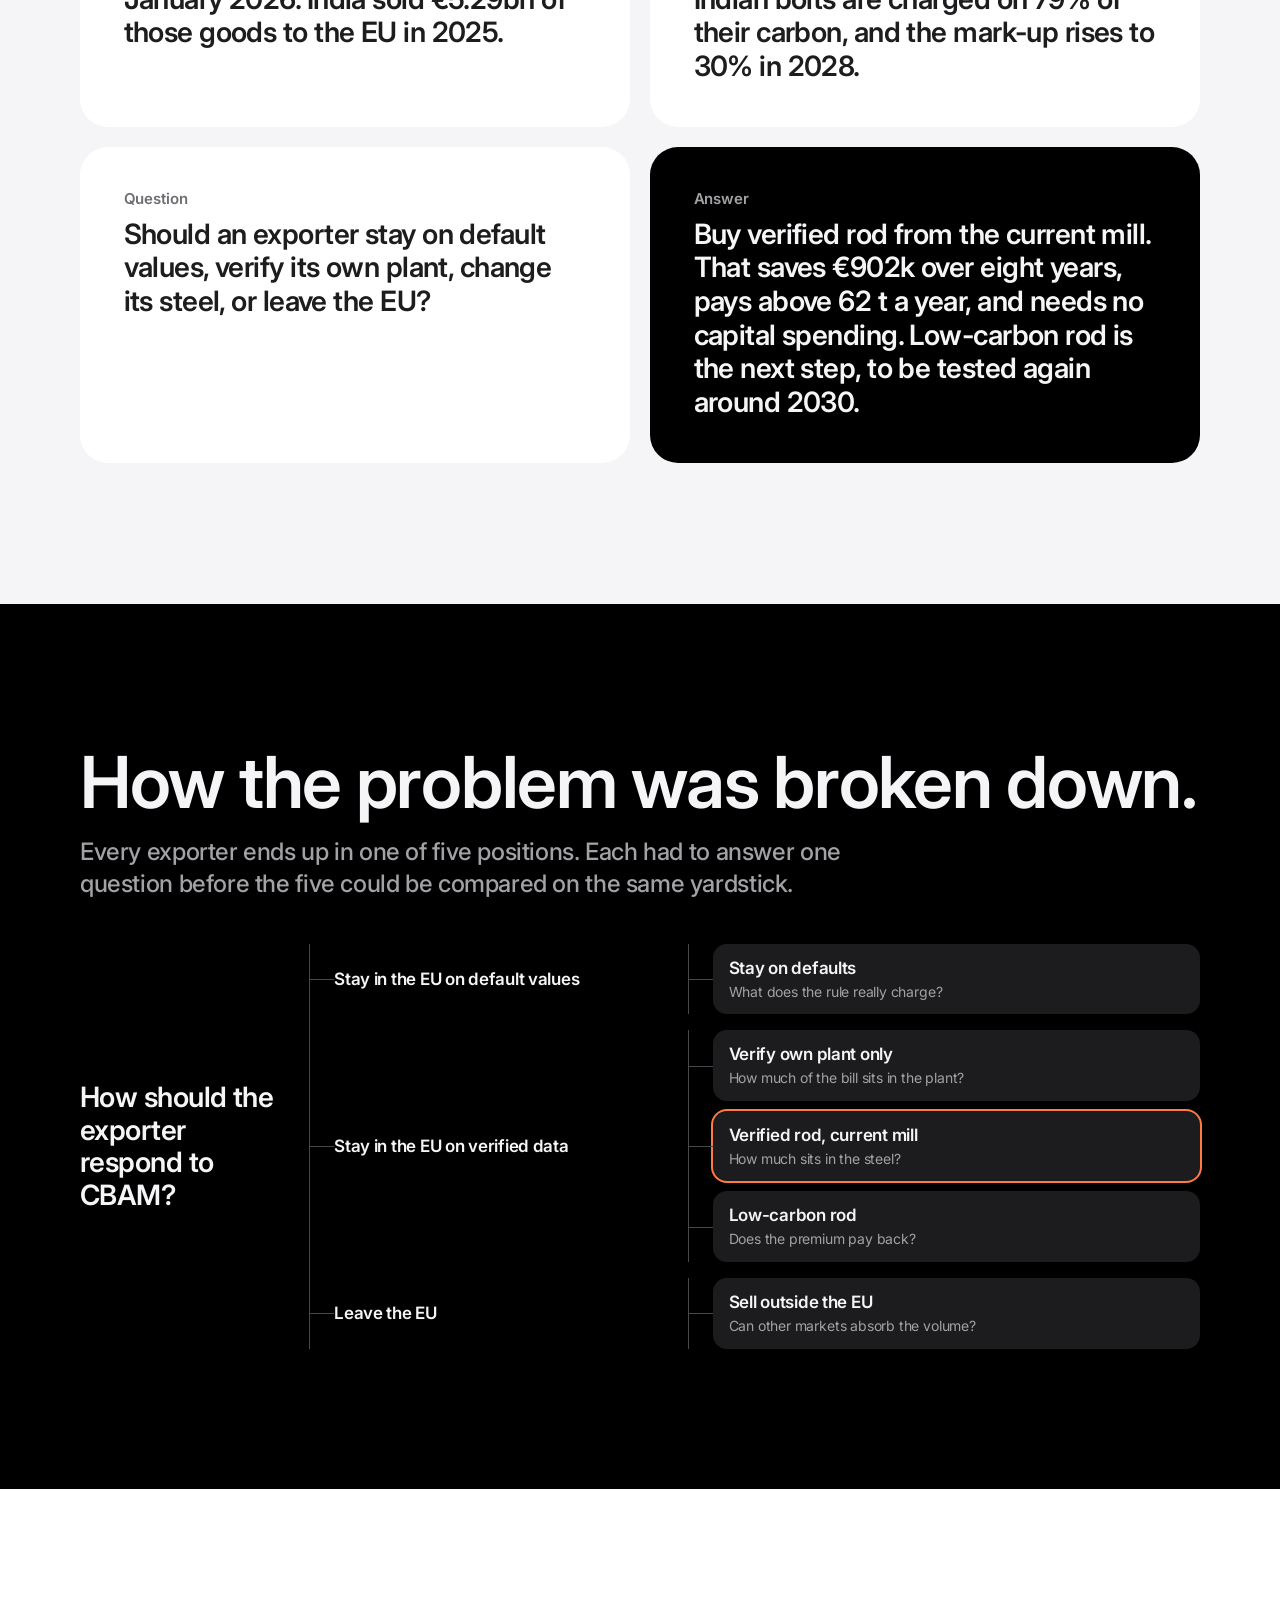
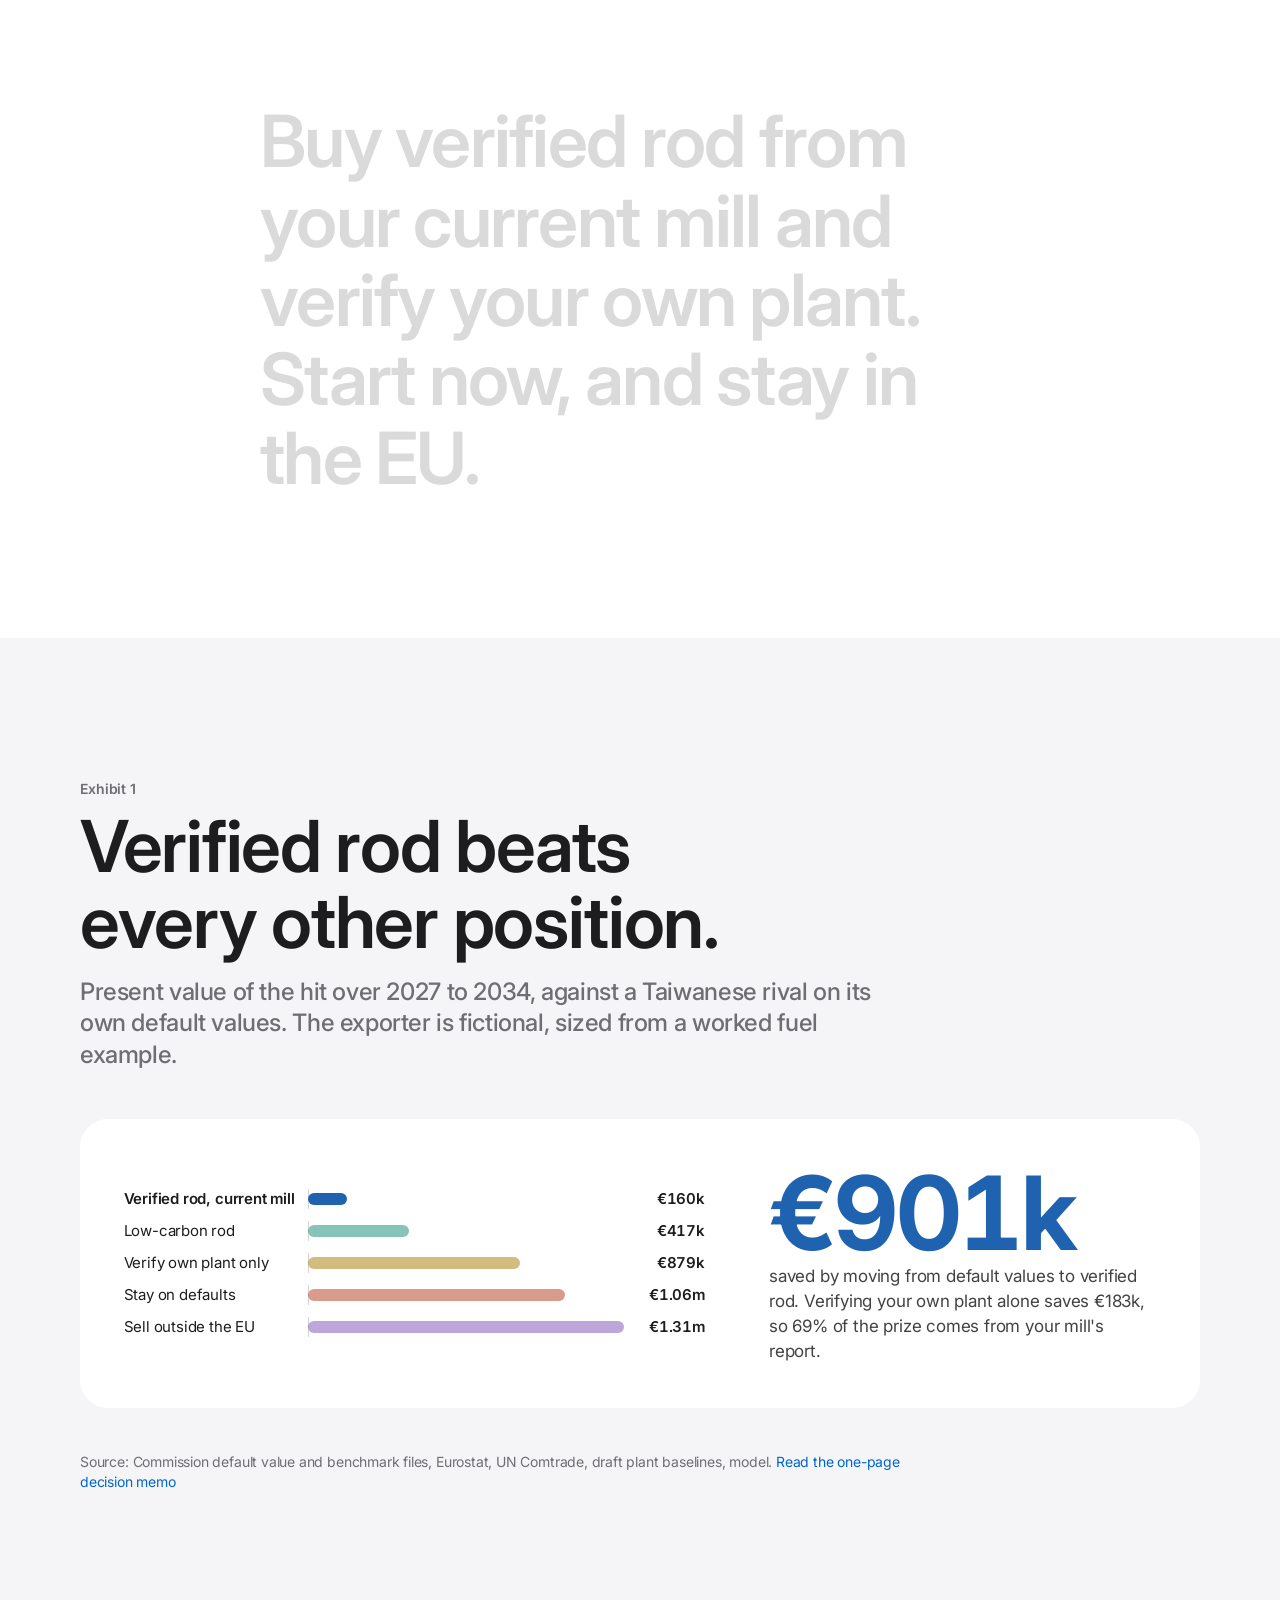
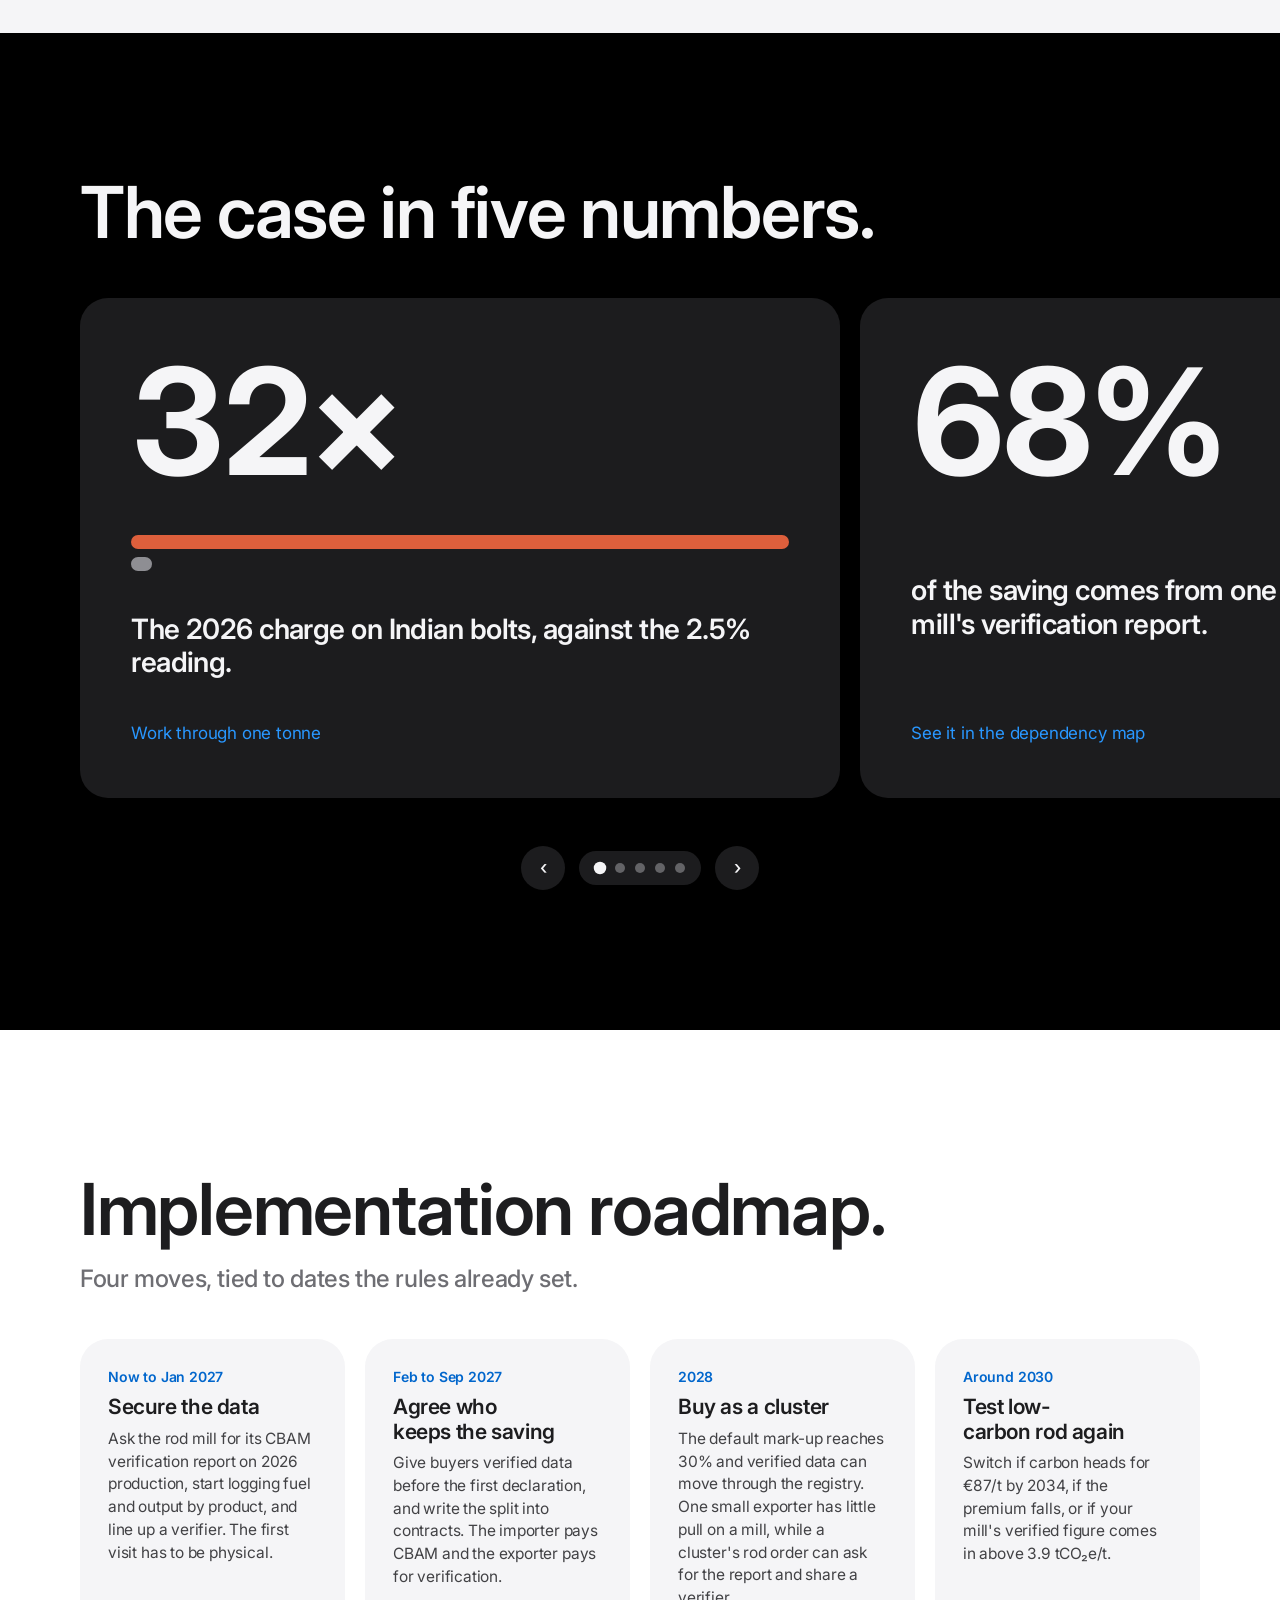
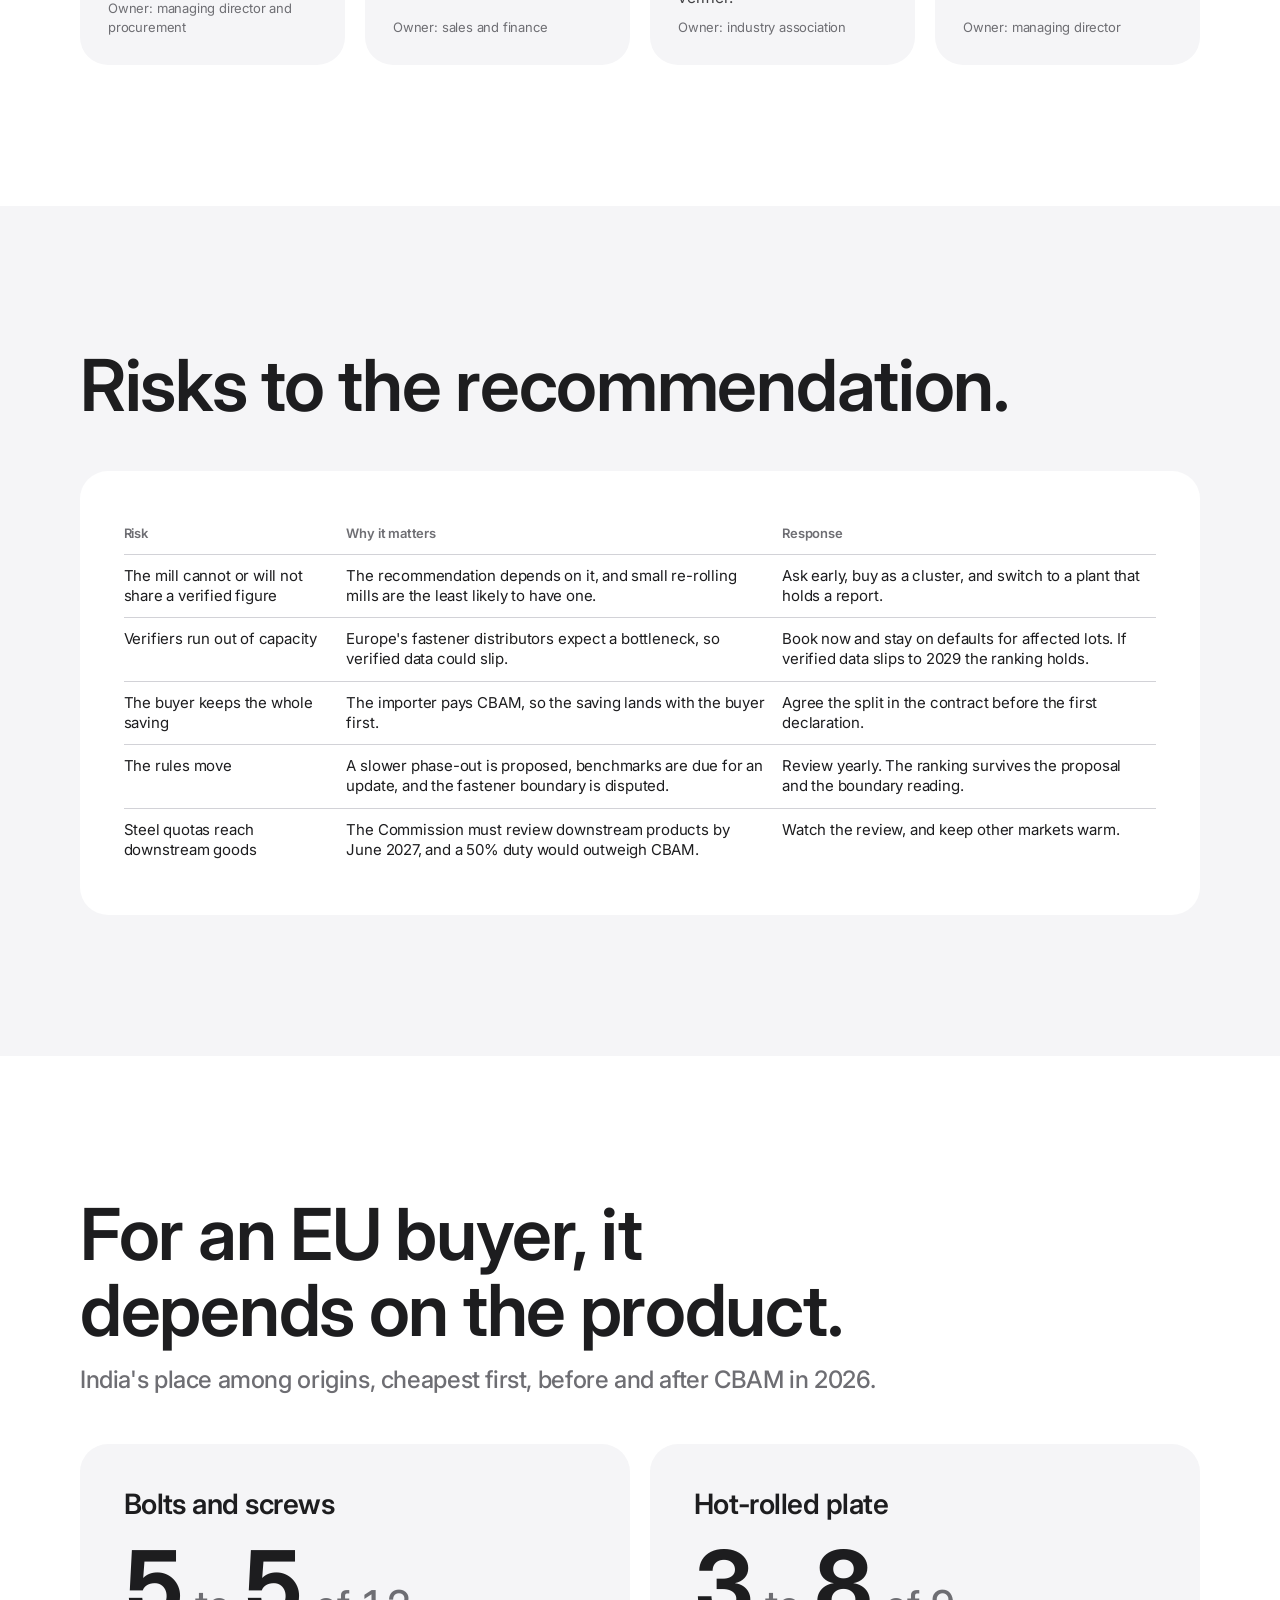
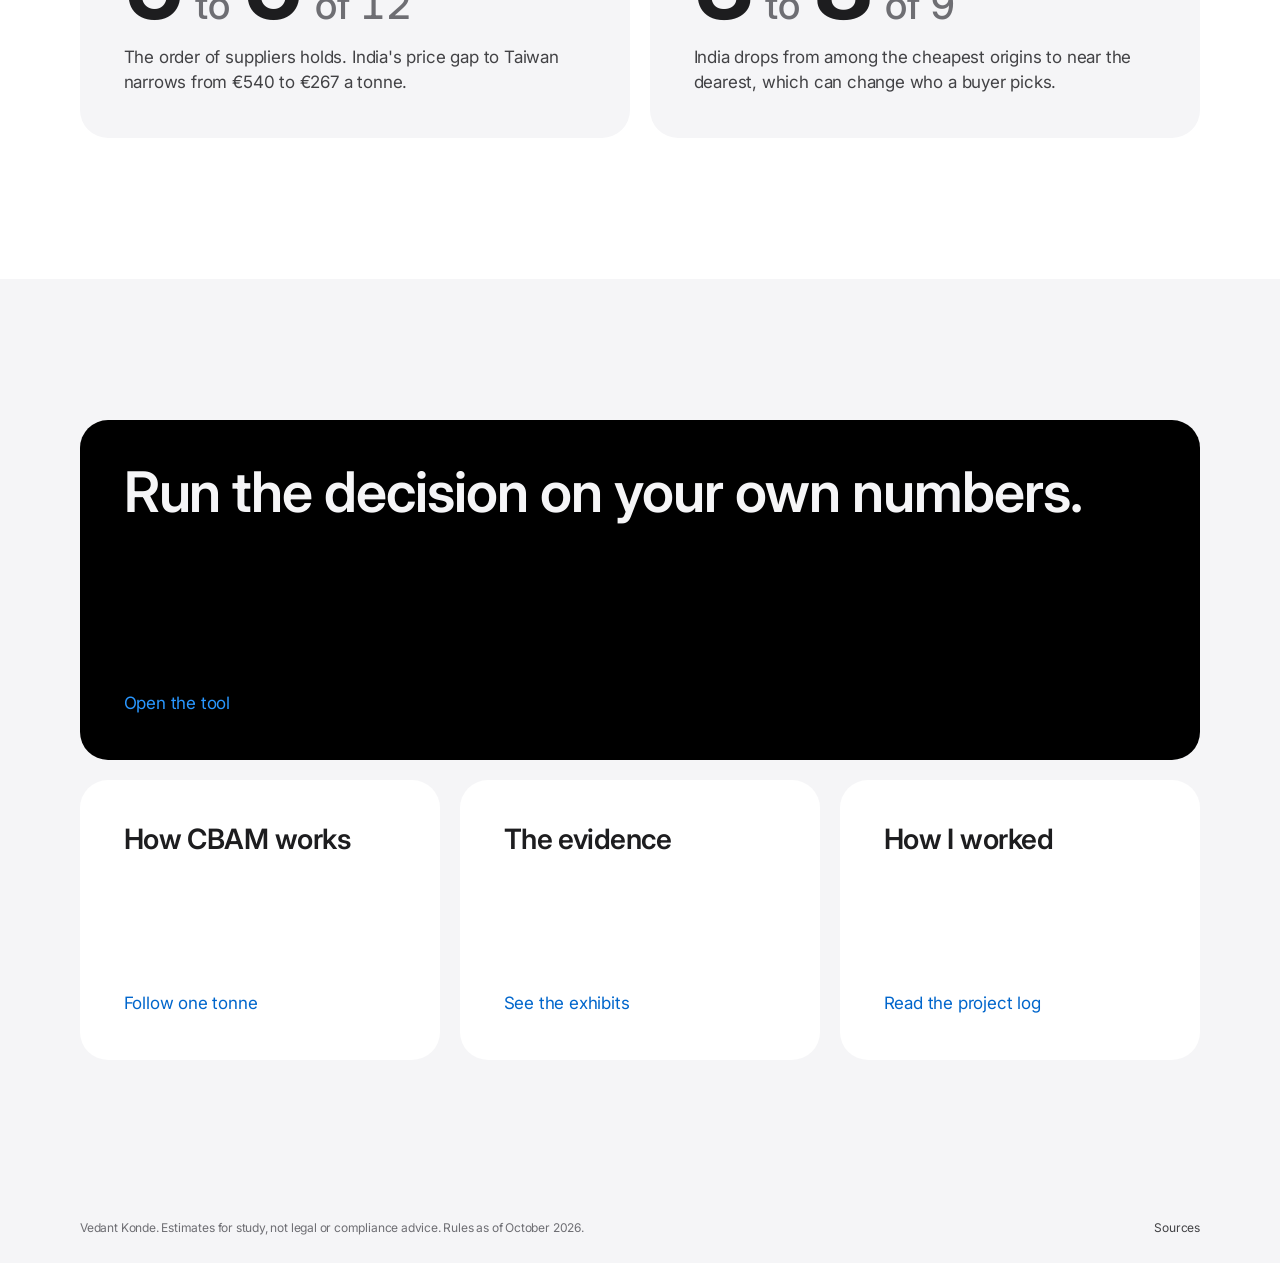
==== commit e37b7f07: "Remove a repeated label from the project log" ====
--- a/site/index.html
+++ b/site/index.html
@@ -10,7 +10,7 @@
 <link rel="preconnect" href="https://fonts.googleapis.com">
 <link rel="preconnect" href="https://fonts.gstatic.com" crossorigin>
 <link href="https://fonts.googleapis.com/css2?family=Inter:wght@400;500;600;700&display=swap" rel="stylesheet">
-<link rel="stylesheet" href="styles.css?v=12">
+<link rel="stylesheet" href="styles.css?v=18">
 </head>
 <body data-page="case">
 <a class="skip" href="#answer">Skip to the answer</a>
@@ -230,7 +230,7 @@
 
 <footer><div class="wrap"><span>Vedant Konde. Estimates for study, not legal or compliance advice. Rules as of October 2026.</span><span><a href="sources.html">Sources</a></span></div></footer>
 <div class="tip" id="tip" role="status" hidden></div>
-<script src="engine.js?v=12"></script>
-<script src="app.js?v=12"></script>
+<script src="engine.js?v=18"></script>
+<script src="app.js?v=18"></script>
 </body>
 </html>
--- a/site/styles.css
+++ b/site/styles.css
@@ -310,7 +310,7 @@
 .timeline::after { background: #ff7a45; transform-origin: top; transform: scaleY(var(--p)); }
 .timeline li { position: relative; display: grid; grid-template-columns: 6.6em minmax(0, 1fr); gap: 16px; padding: 12px 0; }
 .timeline li::before { content: ""; position: absolute; left: -26px; top: 18px; width: 10px; height: 10px; border-radius: 50%; background: var(--panel); box-shadow: 0 0 0 2px var(--ink-3); z-index: 1; }
-.timeline time { font-weight: 600; letter-spacing: -.02em; }
+.timeline time, .timeline strong { font-weight: 600; letter-spacing: -.02em; }
 .timeline li.next time { color: var(--link); }
 .timeline span { color: var(--ink-2); }
 .qa { display: grid; grid-template-columns: repeat(auto-fit, minmax(300px, 1fr)); gap: 20px; margin-top: clamp(28px, 4vw, 48px); }
@@ -327,7 +327,7 @@
 .changes .card { margin-top: 0; padding: clamp(22px, 2.8vw, 34px); }
 .changes h3 { font-size: 21px; margin-bottom: 8px; }
 .changes p { color: var(--ink-2); font-size: 16px; }
-.counts { display: grid; grid-template-columns: repeat(auto-fit, minmax(160px, 1fr)); gap: 28px; margin: clamp(28px, 4vw, 44px) 0 0; }
+.counts { display: grid; grid-template-columns: repeat(3, minmax(0, 1fr)); gap: 32px 28px; margin: clamp(28px, 4vw, 44px) 0 0; }
 .counts dd { margin: 0; font-size: clamp(38px, 4.8vw, 60px); line-height: 1; font-weight: 700; letter-spacing: -.03em; font-variant-numeric: tabular-nums; }
 .counts dt { font-size: 14px; line-height: 1.3; color: var(--ink-3); margin-top: 6px; }
 .tight { margin: 8px 0 0; padding-left: 1.1em; color: var(--ink-2); }
@@ -356,12 +356,15 @@
 /* Phone: a different layout, with the nav behind a labelled menu. */
 @media (max-width: 860px) {
   .menu-btn { display: block; }
+  .brand { display: inline-block; padding: 12px 0; }
   .nav nav { display: none; position: absolute; top: 100%; left: 0; right: 0; flex-direction: column; align-items: stretch; gap: 0; background: rgba(22, 22, 23, .96); padding: 6px var(--gutter) 16px; }
   .nav nav.open { display: flex; }
   .nav nav a { font-size: 19px; font-weight: 500; padding: 11px 0; }
   .nav nav a.pill { background: none; color: #2997ff; padding: 11px 0; border-radius: 0; }
   .toolgrid, .split, .ex-head, .pair, .scqa, .road, .tree, .t-branch { grid-template-columns: minmax(0, 1fr); }
   .brief { grid-template-columns: minmax(0, 1fr); }
+  .counts { grid-template-columns: repeat(2, minmax(0, 1fr)); gap: 24px 16px; }
+  .counts dd { font-size: clamp(30px, 9.5vw, 44px); }
   .t-root { padding: 0 0 16px; }
   .t-branches { gap: 20px; padding-left: 0; }
   .t-node { padding: 0 0 10px; }
@@ -380,6 +383,7 @@
   .story { height: 420vh; }
   .caps { min-height: 5.4em; font-size: clamp(21px, 5.6vw, 28px); }
   .dim-text { display: none; }
+  #boltSvg { height: min(38vh, 280px); }
   .round { display: none; }
   .segment button { padding: 11px 15px; }
 }
@@ -401,4 +405,6 @@
   .nav, .controls, .rail-ctl, .down, .segment { display: none; }
   .story { height: auto; }
   .stage { position: static; height: auto; }
-}
+  .js .reveal, .js .statement .w { opacity: 1 !important; transform: none !important; }
+  .chapter { padding: 28px 0; break-inside: avoid; }
+}
